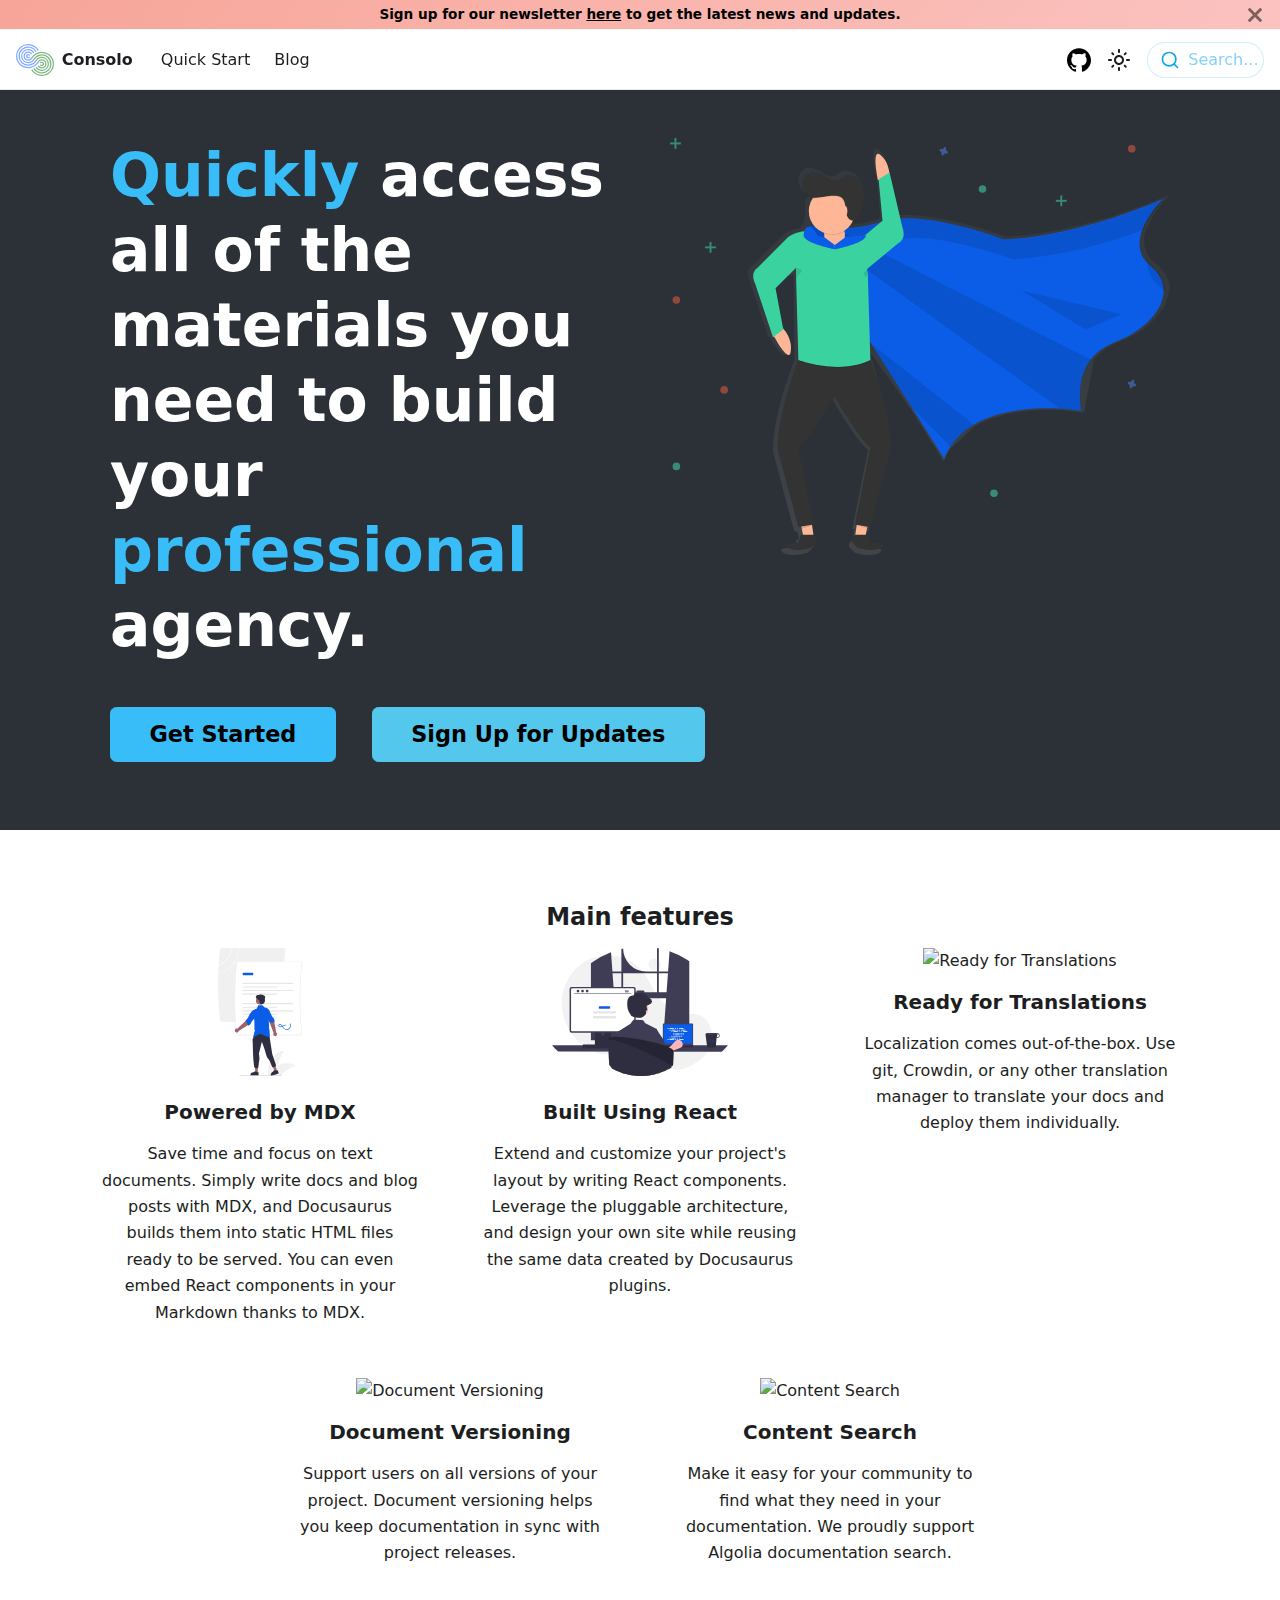
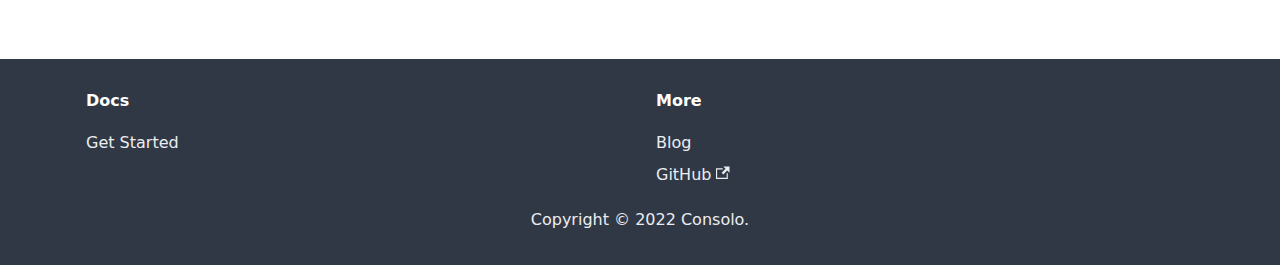
==== index.html @ ee174ba5 "deploy: db4439b9ffccb5b686c13abd907f4fe9b79d4a77" ====
<!doctype html>
<html lang="en" dir="ltr" class="plugin-pages plugin-id-default">
<head>
<meta charset="UTF-8">
<meta name="viewport" content="width=device-width,initial-scale=1">
<meta name="generator" content="Docusaurus v2.0.0-rc.1">
<link rel="alternate" type="application/rss+xml" href="/blog/rss.xml" title="Consolo RSS Feed">
<link rel="alternate" type="application/atom+xml" href="/blog/atom.xml" title="Consolo Atom Feed"><title data-rh="true">Contractor Starter Kit | Consolo</title><meta data-rh="true" name="twitter:card" content="summary_large_image"><meta data-rh="true" property="og:url" content="http://consolo.dev/"><meta data-rh="true" name="docusaurus_locale" content="en"><meta data-rh="true" name="docusaurus_tag" content="default"><meta data-rh="true" name="docsearch:language" content="en"><meta data-rh="true" name="docsearch:docusaurus_tag" content="default"><meta data-rh="true" property="og:title" content="Contractor Starter Kit | Consolo"><link data-rh="true" rel="icon" href="/img/Consolo.svg"><link data-rh="true" rel="canonical" href="http://consolo.dev/"><link data-rh="true" rel="alternate" href="http://consolo.dev/" hreflang="en"><link data-rh="true" rel="alternate" href="http://consolo.dev/" hreflang="x-default"><script data-rh="true">function maybeInsertBanner(){window.__DOCUSAURUS_INSERT_BASEURL_BANNER&&insertBanner()}function insertBanner(){var n=document.getElementById("docusaurus-base-url-issue-banner-container");if(n){n.innerHTML='\n<div id="docusaurus-base-url-issue-banner" style="border: thick solid red; background-color: rgb(255, 230, 179); margin: 20px; padding: 20px; font-size: 20px;">\n   <p style="font-weight: bold; font-size: 30px;">Your Docusaurus site did not load properly.</p>\n   <p>A very common reason is a wrong site <a href="https://docusaurus.io/docs/docusaurus.config.js/#baseurl" style="font-weight: bold;">baseUrl configuration</a>.</p>\n   <p>Current configured baseUrl = <span style="font-weight: bold; color: red;">/</span>  (default value)</p>\n   <p>We suggest trying baseUrl = <span id="docusaurus-base-url-issue-banner-suggestion-container" style="font-weight: bold; color: green;"></span></p>\n</div>\n';var e=document.getElementById("docusaurus-base-url-issue-banner-suggestion-container"),s=window.location.pathname,r="/"===s.substr(-1)?s:s+"/";e.innerHTML=r}}window.__DOCUSAURUS_INSERT_BASEURL_BANNER=!0,document.addEventListener("DOMContentLoaded",maybeInsertBanner)</script><link rel="stylesheet" href="/assets/css/styles.df3c6bcc.css">
<link rel="preload" href="/assets/js/runtime~main.6edcee2f.js" as="script">
<link rel="preload" href="/assets/js/main.23479d09.js" as="script">
</head>
<body class="navigation-with-keyboard" data-theme="light">
<script>!function(){function t(t){document.documentElement.setAttribute("data-theme",t)}var e=function(){var t=null;try{t=localStorage.getItem("theme")}catch(t){}return t}();null!==e?t(e):window.matchMedia("(prefers-color-scheme: dark)").matches?t("dark"):(window.matchMedia("(prefers-color-scheme: light)").matches,t("light"))}(),document.documentElement.setAttribute("data-announcement-bar-initially-dismissed",function(){try{return"true"===localStorage.getItem("docusaurus.announcement.dismiss")}catch(t){}return!1}())</script><div id="__docusaurus">
<div id="docusaurus-base-url-issue-banner-container"></div><div role="region"><a href="#" class="skipToContent_fXgn">Skip to main content</a></div><div class="announcementBar_mb4j" role="banner"><div class="announcementBarPlaceholder_vyr4"></div><div class="announcementBarContent_xLdY">Sign up for our newsletter <a href="https://dev.us12.list-manage.com/subscribe?u=e08bc63eba2534c069fdbb91f&id=ad3ecdc097">here</a> to get the latest news and updates.</div><button type="button" class="clean-btn close announcementBarClose_gvF7" aria-label="Close"><svg viewBox="0 0 15 15" width="14" height="14"><g stroke="currentColor" stroke-width="3.1"><path d="M.75.75l13.5 13.5M14.25.75L.75 14.25"></path></g></svg></button></div><nav class="navbar navbar--fixed-top"><div class="navbar__inner"><div class="navbar__items"><button aria-label="Navigation bar toggle" class="navbar__toggle clean-btn" type="button" tabindex="0"><svg width="30" height="30" viewBox="0 0 30 30" aria-hidden="true"><path stroke="currentColor" stroke-linecap="round" stroke-miterlimit="10" stroke-width="2" d="M4 7h22M4 15h22M4 23h22"></path></svg></button><a class="navbar__brand" href="/"><div class="navbar__logo"><img src="/img/Consolo.svg" alt="Docusaurus Logo" class="themedImage_ToTc themedImage--light_HNdA"><img src="/img/Consolo.svg" alt="Docusaurus Logo" class="themedImage_ToTc themedImage--dark_i4oU"></div><b class="navbar__title text--truncate">Consolo</b></a><a class="navbar__item navbar__link" href="/docs">Quick Start</a><a class="navbar__item navbar__link" href="/blog">Blog</a></div><div class="navbar__items navbar__items--right"><a href="https://github.com/consolo-dev/contractor-starter-kit" target="_blank" rel="noopener noreferrer" class="navbar__item navbar__link header-github-link" aria-label="GitHub repository"></a><div class="toggle_vylO colorModeToggle_DEke"><button class="clean-btn toggleButton_gllP toggleButtonDisabled_aARS" type="button" disabled="" title="Switch between dark and light mode (currently light mode)" aria-label="Switch between dark and light mode (currently light mode)"><svg viewBox="0 0 24 24" width="24" height="24" class="lightToggleIcon_pyhR"><path fill="currentColor" d="M12,9c1.65,0,3,1.35,3,3s-1.35,3-3,3s-3-1.35-3-3S10.35,9,12,9 M12,7c-2.76,0-5,2.24-5,5s2.24,5,5,5s5-2.24,5-5 S14.76,7,12,7L12,7z M2,13l2,0c0.55,0,1-0.45,1-1s-0.45-1-1-1l-2,0c-0.55,0-1,0.45-1,1S1.45,13,2,13z M20,13l2,0c0.55,0,1-0.45,1-1 s-0.45-1-1-1l-2,0c-0.55,0-1,0.45-1,1S19.45,13,20,13z M11,2v2c0,0.55,0.45,1,1,1s1-0.45,1-1V2c0-0.55-0.45-1-1-1S11,1.45,11,2z M11,20v2c0,0.55,0.45,1,1,1s1-0.45,1-1v-2c0-0.55-0.45-1-1-1C11.45,19,11,19.45,11,20z M5.99,4.58c-0.39-0.39-1.03-0.39-1.41,0 c-0.39,0.39-0.39,1.03,0,1.41l1.06,1.06c0.39,0.39,1.03,0.39,1.41,0s0.39-1.03,0-1.41L5.99,4.58z M18.36,16.95 c-0.39-0.39-1.03-0.39-1.41,0c-0.39,0.39-0.39,1.03,0,1.41l1.06,1.06c0.39,0.39,1.03,0.39,1.41,0c0.39-0.39,0.39-1.03,0-1.41 L18.36,16.95z M19.42,5.99c0.39-0.39,0.39-1.03,0-1.41c-0.39-0.39-1.03-0.39-1.41,0l-1.06,1.06c-0.39,0.39-0.39,1.03,0,1.41 s1.03,0.39,1.41,0L19.42,5.99z M7.05,18.36c0.39-0.39,0.39-1.03,0-1.41c-0.39-0.39-1.03-0.39-1.41,0l-1.06,1.06 c-0.39,0.39-0.39,1.03,0,1.41s1.03,0.39,1.41,0L7.05,18.36z"></path></svg><svg viewBox="0 0 24 24" width="24" height="24" class="darkToggleIcon_wfgR"><path fill="currentColor" d="M9.37,5.51C9.19,6.15,9.1,6.82,9.1,7.5c0,4.08,3.32,7.4,7.4,7.4c0.68,0,1.35-0.09,1.99-0.27C17.45,17.19,14.93,19,12,19 c-3.86,0-7-3.14-7-7C5,9.07,6.81,6.55,9.37,5.51z M12,3c-4.97,0-9,4.03-9,9s4.03,9,9,9s9-4.03,9-9c0-0.46-0.04-0.92-0.1-1.36 c-0.98,1.37-2.58,2.26-4.4,2.26c-2.98,0-5.4-2.42-5.4-5.4c0-1.81,0.89-3.42,2.26-4.4C12.92,3.04,12.46,3,12,3L12,3z"></path></svg></button></div><div class="searchBox_ZlJk"><div class="dsla-search-wrapper"><div class="dsla-search-field" data-tags="default,docs-default-current"></div></div></div></div></div><div role="presentation" class="navbar-sidebar__backdrop"></div></nav><div class="main-wrapper mainWrapper_z2l0"><main><div class="hero_syme" data-theme="dark"><div class="heroInner_VWeJ"><h1 class="heroProjectTagline_EkV5"><img alt="Consolo Superhero" class="heroLogo_jM6J" src="/img/undraw_superhero.svg" width="500" height="500"><span class="heroTitleTextHtml_zYwv"><b>Quickly</b> access all of the materials you need to build your <b>professional</b> agency.</span></h1><div class="indexCtas_hUA_"><a class="button button--primary" href="/docs">Get Started</a><a href="https://dev.us12.list-manage.com/subscribe?u=e08bc63eba2534c069fdbb91f&amp;id=ad3ecdc097" target="_blank" rel="noopener noreferrer" class="button button--info">Sign Up for Updates</a></div></div></div><div class="section_rC2D"><div class="container text--center"><h2>Main features</h2><div class="row margin-bottom--lg"><div class="col"><img class="featureImage_yA8i" alt="Powered by MDX" width="1009" height="717" src="/img/undraw_contract.svg" loading="lazy"><h3 class="featureHeading_TLGJ">Powered by MDX</h3><p class="padding-horiz--md">Save time and focus on text documents. Simply write docs and blog posts with MDX, and Docusaurus builds them into static HTML files ready to be served. You can even embed React components in your Markdown thanks to MDX.</p></div><div class="col"><img class="featureImage_yA8i" alt="Built Using React" width="1108" height="731" src="/img/undraw_programming.svg" loading="lazy"><h3 class="featureHeading_TLGJ">Built Using React</h3><p class="padding-horiz--md">Extend and customize your project&#x27;s layout by writing React components. Leverage the pluggable architecture, and design your own site while reusing the same data created by Docusaurus plugins.</p></div><div class="col"><img class="featureImage_yA8i" alt="Ready for Translations" width="1137" height="776" src="/img/undraw_around_the_world.svg" loading="lazy"><h3 class="featureHeading_TLGJ">Ready for Translations</h3><p class="padding-horiz--md">Localization comes out-of-the-box. Use git, Crowdin, or any other translation manager to translate your docs and deploy them individually.</p></div></div><div class="row"><div class="col col--4 col--offset-2"><img class="featureImage_yA8i" alt="Document Versioning" width="1038" height="693" src="/img/undraw_version_control.svg" loading="lazy"><h3 class="featureHeading_TLGJ">Document Versioning</h3><p class="padding-horiz--md">Support users on all versions of your project. Document versioning helps you keep documentation in sync with project releases.</p></div><div class="col col--4"><img class="featureImage_yA8i" alt="Content Search" width="1137" height="736" src="/img/undraw_algolia.svg" loading="lazy"><h3 class="featureHeading_TLGJ">Content Search</h3><p class="padding-horiz--md">Make it easy for your community to find what they need in your documentation. We proudly support Algolia documentation search.</p></div></div></div></div></main></div><footer class="footer footer--dark"><div class="container container-fluid"><div class="row footer__links"><div class="col footer__col"><div class="footer__title">Docs</div><ul class="footer__items clean-list"><li class="footer__item"><a class="footer__link-item" href="/docs">Get Started</a></li></ul></div><div class="col footer__col"><div class="footer__title">More</div><ul class="footer__items clean-list"><li class="footer__item"><a class="footer__link-item" href="/blog">Blog</a></li><li class="footer__item"><a href="https://github.com/consolo-dev" target="_blank" rel="noopener noreferrer" class="footer__link-item">GitHub<svg width="13.5" height="13.5" aria-hidden="true" viewBox="0 0 24 24" class="iconExternalLink_nPIU"><path fill="currentColor" d="M21 13v10h-21v-19h12v2h-10v15h17v-8h2zm3-12h-10.988l4.035 4-6.977 7.07 2.828 2.828 6.977-7.07 4.125 4.172v-11z"></path></svg></a></li></ul></div></div><div class="footer__bottom text--center"><div class="footer__copyright">Copyright © 2022 Consolo.</div></div></div></footer></div>
<script src="/assets/js/runtime~main.6edcee2f.js"></script>
<script src="/assets/js/main.23479d09.js"></script>
</body>
</html>
---- assets/css/styles.df3c6bcc.css ----
.col,.container{padding:0 var(--ifm-spacing-horizontal);width:100%}.markdown>h2,.markdown>h3,.markdown>h4,.markdown>h5,.markdown>h6{margin-bottom:calc(var(--ifm-heading-vertical-rhythm-bottom)*var(--ifm-leading))}.markdown li,body{word-wrap:break-word}body,ol ol,ol ul,ul ol,ul ul{margin:0}pre,table{overflow:auto}blockquote,pre{margin:0 0 var(--ifm-spacing-vertical)}.breadcrumbs__link,.button{transition-timing-function:var(--ifm-transition-timing-default)}.button,code{vertical-align:middle}.button--outline.button--active,.button--outline:active,.button--outline:hover,:root{--ifm-button-color:var(--ifm-font-color-base-inverse)}.menu__link:hover,a{transition:color var(--ifm-transition-fast) var(--ifm-transition-timing-default)}.navbar--dark,:root{--ifm-navbar-link-hover-color:var(--ifm-color-primary)}.menu,.navbar-sidebar{overflow-x:hidden}:root,html[data-theme=dark]{--ifm-color-emphasis-500:var(--ifm-color-gray-500)}.toggleButton_gllP,html{-webkit-tap-highlight-color:transparent}:root,body.dark,body[data-theme=dark]{--aa-icon-color-rgb:119,119,163;--aa-scrollbar-thumb-background-color-rgb:var(--aa-background-color-rgb)}.aa-List,.clean-list,.containsTaskList_mC6p,.details_lb9f>summary,.dropdown__menu,.menu__list{list-style:none}:root{--ifm-color-scheme:light;--ifm-dark-value:10%;--ifm-darker-value:15%;--ifm-darkest-value:30%;--ifm-light-value:15%;--ifm-lighter-value:30%;--ifm-lightest-value:50%;--ifm-contrast-background-value:90%;--ifm-contrast-foreground-value:70%;--ifm-contrast-background-dark-value:70%;--ifm-contrast-foreground-dark-value:90%;--ifm-color-primary:#3578e5;--ifm-color-secondary:#ebedf0;--ifm-color-success:#00a400;--ifm-color-info:#54c7ec;--ifm-color-warning:#ffba00;--ifm-color-danger:#fa383e;--ifm-color-primary-dark:#306cce;--ifm-color-primary-darker:#2d66c3;--ifm-color-primary-darkest:#2554a0;--ifm-color-primary-light:#538ce9;--ifm-color-primary-lighter:#72a1ed;--ifm-color-primary-lightest:#9abcf2;--ifm-color-primary-contrast-background:#ebf2fc;--ifm-color-primary-contrast-foreground:#102445;--ifm-color-secondary-dark:#d4d5d8;--ifm-color-secondary-darker:#c8c9cc;--ifm-color-secondary-darkest:#a4a6a8;--ifm-color-secondary-light:#eef0f2;--ifm-color-secondary-lighter:#f1f2f5;--ifm-color-secondary-lightest:#f5f6f8;--ifm-color-secondary-contrast-background:#fdfdfe;--ifm-color-secondary-contrast-foreground:#474748;--ifm-color-success-dark:#009400;--ifm-color-success-darker:#008b00;--ifm-color-success-darkest:#007300;--ifm-color-success-light:#26b226;--ifm-color-success-lighter:#4dbf4d;--ifm-color-success-lightest:#80d280;--ifm-color-success-contrast-background:#e6f6e6;--ifm-color-success-contrast-foreground:#003100;--ifm-color-info-dark:#4cb3d4;--ifm-color-info-darker:#47a9c9;--ifm-color-info-darkest:#3b8ba5;--ifm-color-info-light:#6ecfef;--ifm-color-info-lighter:#87d8f2;--ifm-color-info-lightest:#aae3f6;--ifm-color-info-contrast-background:#eef9fd;--ifm-color-info-contrast-foreground:#193c47;--ifm-color-warning-dark:#e6a700;--ifm-color-warning-darker:#d99e00;--ifm-color-warning-darkest:#b38200;--ifm-color-warning-light:#ffc426;--ifm-color-warning-lighter:#ffcf4d;--ifm-color-warning-lightest:#ffdd80;--ifm-color-warning-contrast-background:#fff8e6;--ifm-color-warning-contrast-foreground:#4d3800;--ifm-color-danger-dark:#e13238;--ifm-color-danger-darker:#d53035;--ifm-color-danger-darkest:#af272b;--ifm-color-danger-light:#fb565b;--ifm-color-danger-lighter:#fb7478;--ifm-color-danger-lightest:#fd9c9f;--ifm-color-danger-contrast-background:#ffebec;--ifm-color-danger-contrast-foreground:#4b1113;--ifm-color-white:#fff;--ifm-color-black:#000;--ifm-color-gray-0:var(--ifm-color-white);--ifm-color-gray-100:#f5f6f7;--ifm-color-gray-200:#ebedf0;--ifm-color-gray-300:#dadde1;--ifm-color-gray-400:#ccd0d5;--ifm-color-gray-500:#bec3c9;--ifm-color-gray-600:#8d949e;--ifm-color-gray-700:#606770;--ifm-color-gray-800:#444950;--ifm-color-gray-900:#1c1e21;--ifm-color-gray-1000:var(--ifm-color-black);--ifm-color-emphasis-0:var(--ifm-color-gray-0);--ifm-color-emphasis-100:var(--ifm-color-gray-100);--ifm-color-emphasis-200:var(--ifm-color-gray-200);--ifm-color-emphasis-300:var(--ifm-color-gray-300);--ifm-color-emphasis-400:var(--ifm-color-gray-400);--ifm-color-emphasis-600:var(--ifm-color-gray-600);--ifm-color-emphasis-700:var(--ifm-color-gray-700);--ifm-color-emphasis-800:var(--ifm-color-gray-800);--ifm-color-emphasis-900:var(--ifm-color-gray-900);--ifm-color-emphasis-1000:var(--ifm-color-gray-1000);--ifm-color-content:var(--ifm-color-emphasis-900);--ifm-color-content-inverse:var(--ifm-color-emphasis-0);--ifm-color-content-secondary:#525860;--ifm-background-color:transparent;--ifm-background-surface-color:var(--ifm-color-content-inverse);--ifm-global-border-width:1px;--ifm-global-radius:0.4rem;--ifm-hover-overlay:rgba(0,0,0,.05);--ifm-font-color-base:var(--ifm-color-content);--ifm-font-color-base-inverse:var(--ifm-color-content-inverse);--ifm-font-color-secondary:var(--ifm-color-content-secondary);--ifm-font-family-base:system-ui,-apple-system,Segoe UI,Roboto,Ubuntu,Cantarell,Noto Sans,sans-serif,BlinkMacSystemFont,"Segoe UI",Helvetica,Arial,sans-serif,"Apple Color Emoji","Segoe UI Emoji","Segoe UI Symbol";--ifm-font-family-monospace:SFMono-Regular,Menlo,Monaco,Consolas,"Liberation Mono","Courier New",monospace;--ifm-font-size-base:100%;--ifm-font-weight-light:300;--ifm-font-weight-normal:400;--ifm-font-weight-semibold:500;--ifm-font-weight-bold:700;--ifm-font-weight-base:var(--ifm-font-weight-normal);--ifm-line-height-base:1.65;--ifm-global-spacing:1rem;--ifm-spacing-vertical:var(--ifm-global-spacing);--ifm-spacing-horizontal:var(--ifm-global-spacing);--ifm-transition-fast:200ms;--ifm-transition-slow:400ms;--ifm-transition-timing-default:cubic-bezier(0.08,0.52,0.52,1);--ifm-global-shadow-lw:0 1px 2px 0 rgba(0,0,0,.1);--ifm-global-shadow-md:0 5px 40px rgba(0,0,0,.2);--ifm-global-shadow-tl:0 12px 28px 0 rgba(0,0,0,.2),0 2px 4px 0 rgba(0,0,0,.1);--ifm-z-index-dropdown:100;--ifm-z-index-fixed:200;--ifm-z-index-overlay:400;--ifm-container-width:1140px;--ifm-container-width-xl:1320px;--ifm-code-background:#f6f7f8;--ifm-code-border-radius:var(--ifm-global-radius);--ifm-code-font-size:90%;--ifm-code-padding-horizontal:0.1rem;--ifm-code-padding-vertical:0.1rem;--ifm-pre-background:var(--ifm-code-background);--ifm-pre-border-radius:var(--ifm-code-border-radius);--ifm-pre-color:inherit;--ifm-pre-line-height:1.45;--ifm-pre-padding:1rem;--ifm-heading-color:inherit;--ifm-heading-margin-top:0;--ifm-heading-margin-bottom:var(--ifm-spacing-vertical);--ifm-heading-font-family:var(--ifm-font-family-base);--ifm-heading-font-weight:var(--ifm-font-weight-bold);--ifm-heading-line-height:1.25;--ifm-h1-font-size:2rem;--ifm-h2-font-size:1.5rem;--ifm-h3-font-size:1.25rem;--ifm-h4-font-size:1rem;--ifm-h5-font-size:0.875rem;--ifm-h6-font-size:0.85rem;--ifm-image-alignment-padding:1.25rem;--ifm-leading-desktop:1.25;--ifm-leading:calc(var(--ifm-leading-desktop)*1rem);--ifm-list-left-padding:2rem;--ifm-list-margin:1rem;--ifm-list-item-margin:0.25rem;--ifm-list-paragraph-margin:1rem;--ifm-table-cell-padding:0.75rem;--ifm-table-background:transparent;--ifm-table-stripe-background:rgba(0,0,0,.03);--ifm-table-border-width:1px;--ifm-table-border-color:var(--ifm-color-emphasis-300);--ifm-table-head-background:inherit;--ifm-table-head-color:inherit;--ifm-table-head-font-weight:var(--ifm-font-weight-bold);--ifm-table-cell-color:inherit;--ifm-link-decoration:none;--ifm-link-hover-color:var(--ifm-link-color);--ifm-link-hover-decoration:underline;--ifm-paragraph-margin-bottom:var(--ifm-leading);--ifm-blockquote-font-size:var(--ifm-font-size-base);--ifm-blockquote-border-left-width:2px;--ifm-blockquote-padding-horizontal:var(--ifm-spacing-horizontal);--ifm-blockquote-padding-vertical:0;--ifm-blockquote-shadow:none;--ifm-blockquote-color:var(--ifm-color-emphasis-800);--ifm-blockquote-border-color:var(--ifm-color-emphasis-300);--ifm-hr-background-color:var(--ifm-color-emphasis-500);--ifm-hr-height:1px;--ifm-hr-margin-vertical:1.5rem;--ifm-scrollbar-size:7px;--ifm-scrollbar-track-background-color:#f1f1f1;--ifm-scrollbar-thumb-background-color:silver;--ifm-scrollbar-thumb-hover-background-color:#a7a7a7;--ifm-alert-background-color:inherit;--ifm-alert-border-color:inherit;--ifm-alert-border-radius:var(--ifm-global-radius);--ifm-alert-border-width:0px;--ifm-alert-border-left-width:5px;--ifm-alert-color:var(--ifm-font-color-base);--ifm-alert-padding-horizontal:var(--ifm-spacing-horizontal);--ifm-alert-padding-vertical:var(--ifm-spacing-vertical);--ifm-alert-shadow:var(--ifm-global-shadow-lw);--ifm-avatar-intro-margin:1rem;--ifm-avatar-intro-alignment:inherit;--ifm-avatar-photo-size:3rem;--ifm-badge-background-color:inherit;--ifm-badge-border-color:inherit;--ifm-badge-border-radius:var(--ifm-global-radius);--ifm-badge-border-width:var(--ifm-global-border-width);--ifm-badge-color:var(--ifm-color-white);--ifm-badge-padding-horizontal:calc(var(--ifm-spacing-horizontal)*0.5);--ifm-badge-padding-vertical:calc(var(--ifm-spacing-vertical)*0.25);--ifm-breadcrumb-border-radius:1.5rem;--ifm-breadcrumb-spacing:0.5rem;--ifm-breadcrumb-color-active:var(--ifm-color-primary);--ifm-breadcrumb-item-background-active:var(--ifm-hover-overlay);--ifm-breadcrumb-padding-horizontal:0.8rem;--ifm-breadcrumb-padding-vertical:0.4rem;--ifm-breadcrumb-size-multiplier:1;--ifm-breadcrumb-separator:url('data:image/svg+xml;utf8,<svg xmlns="http://www.w3.org/2000/svg" x="0px" y="0px" viewBox="0 0 256 256"><g><g><polygon points="79.093,0 48.907,30.187 146.72,128 48.907,225.813 79.093,256 207.093,128"/></g></g><g></g><g></g><g></g><g></g><g></g><g></g><g></g><g></g><g></g><g></g><g></g><g></g><g></g><g></g><g></g></svg>');--ifm-breadcrumb-separator-filter:none;--ifm-breadcrumb-separator-size:0.5rem;--ifm-breadcrumb-separator-size-multiplier:1.25;--ifm-button-background-color:inherit;--ifm-button-border-color:var(--ifm-button-background-color);--ifm-button-border-width:var(--ifm-global-border-width);--ifm-button-font-weight:var(--ifm-font-weight-bold);--ifm-button-padding-horizontal:1.5rem;--ifm-button-padding-vertical:0.375rem;--ifm-button-size-multiplier:1;--ifm-button-transition-duration:var(--ifm-transition-fast);--ifm-button-border-radius:calc(var(--ifm-global-radius)*var(--ifm-button-size-multiplier));--ifm-button-group-spacing:2px;--ifm-card-background-color:var(--ifm-background-surface-color);--ifm-card-border-radius:calc(var(--ifm-global-radius)*2);--ifm-card-horizontal-spacing:var(--ifm-global-spacing);--ifm-card-vertical-spacing:var(--ifm-global-spacing);--ifm-toc-border-color:var(--ifm-color-emphasis-300);--ifm-toc-link-color:var(--ifm-color-content-secondary);--ifm-toc-padding-vertical:0.5rem;--ifm-toc-padding-horizontal:0.5rem;--ifm-dropdown-background-color:var(--ifm-background-surface-color);--ifm-dropdown-font-weight:var(--ifm-font-weight-semibold);--ifm-dropdown-link-color:var(--ifm-font-color-base);--ifm-dropdown-hover-background-color:var(--ifm-hover-overlay);--ifm-footer-background-color:var(--ifm-color-emphasis-100);--ifm-footer-color:inherit;--ifm-footer-link-color:var(--ifm-color-emphasis-700);--ifm-footer-link-hover-color:var(--ifm-color-primary);--ifm-footer-link-horizontal-spacing:0.5rem;--ifm-footer-padding-horizontal:calc(var(--ifm-spacing-horizontal)*2);--ifm-footer-padding-vertical:calc(var(--ifm-spacing-vertical)*2);--ifm-footer-title-color:inherit;--ifm-footer-logo-max-width:min(30rem,90vw);--ifm-hero-background-color:var(--ifm-background-surface-color);--ifm-hero-text-color:var(--ifm-color-emphasis-800);--ifm-menu-color:var(--ifm-color-emphasis-700);--ifm-menu-color-active:var(--ifm-color-primary);--ifm-menu-color-background-active:var(--ifm-hover-overlay);--ifm-menu-color-background-hover:var(--ifm-hover-overlay);--ifm-menu-link-padding-horizontal:0.75rem;--ifm-menu-link-padding-vertical:0.375rem;--ifm-menu-link-sublist-icon:url('data:image/svg+xml;utf8,<svg xmlns="http://www.w3.org/2000/svg" width="16px" height="16px" viewBox="0 0 24 24"><path fill="rgba(0,0,0,0.5)" d="M7.41 15.41L12 10.83l4.59 4.58L18 14l-6-6-6 6z"></path></svg>');--ifm-menu-link-sublist-icon-filter:none;--ifm-navbar-background-color:var(--ifm-background-surface-color);--ifm-navbar-height:3.75rem;--ifm-navbar-item-padding-horizontal:0.75rem;--ifm-navbar-item-padding-vertical:0.25rem;--ifm-navbar-link-color:var(--ifm-font-color-base);--ifm-navbar-link-active-color:var(--ifm-link-color);--ifm-navbar-padding-horizontal:var(--ifm-spacing-horizontal);--ifm-navbar-padding-vertical:calc(var(--ifm-spacing-vertical)*0.5);--ifm-navbar-shadow:var(--ifm-global-shadow-lw);--ifm-navbar-search-input-background-color:var(--ifm-color-emphasis-200);--ifm-navbar-search-input-color:var(--ifm-color-emphasis-800);--ifm-navbar-search-input-placeholder-color:var(--ifm-color-emphasis-500);--ifm-navbar-search-input-icon:url('data:image/svg+xml;utf8,<svg fill="currentColor" xmlns="http://www.w3.org/2000/svg" viewBox="0 0 16 16" height="16px" width="16px"><path d="M6.02945,10.20327a4.17382,4.17382,0,1,1,4.17382-4.17382A4.15609,4.15609,0,0,1,6.02945,10.20327Zm9.69195,4.2199L10.8989,9.59979A5.88021,5.88021,0,0,0,12.058,6.02856,6.00467,6.00467,0,1,0,9.59979,10.8989l4.82338,4.82338a.89729.89729,0,0,0,1.29912,0,.89749.89749,0,0,0-.00087-1.29909Z" /></svg>');--ifm-navbar-sidebar-width:83vw;--ifm-pagination-border-radius:var(--ifm-global-radius);--ifm-pagination-color-active:var(--ifm-color-primary);--ifm-pagination-font-size:1rem;--ifm-pagination-item-active-background:var(--ifm-hover-overlay);--ifm-pagination-page-spacing:0.2em;--ifm-pagination-padding-horizontal:calc(var(--ifm-spacing-horizontal)*1);--ifm-pagination-padding-vertical:calc(var(--ifm-spacing-vertical)*0.25);--ifm-pagination-nav-border-radius:var(--ifm-global-radius);--ifm-pagination-nav-color-hover:var(--ifm-color-primary);--ifm-pills-color-active:var(--ifm-color-primary);--ifm-pills-color-background-active:var(--ifm-hover-overlay);--ifm-pills-spacing:0.125rem;--ifm-tabs-color:var(--ifm-font-color-secondary);--ifm-tabs-color-active:var(--ifm-color-primary);--ifm-tabs-color-active-border:var(--ifm-tabs-color-active);--ifm-tabs-padding-horizontal:1rem;--ifm-tabs-padding-vertical:1rem;--docusaurus-progress-bar-color:var(--ifm-color-primary)}.badge--danger,.badge--info,.badge--primary,.badge--secondary,.badge--success,.badge--warning{--ifm-badge-border-color:var(--ifm-badge-background-color)}.button--link,.button--outline{--ifm-button-background-color:transparent}*,.aa-Autocomplete *,.aa-DetachedFormContainer *,.aa-Panel *{box-sizing:border-box}html{-webkit-font-smoothing:antialiased;text-rendering:optimizelegibility;-webkit-text-size-adjust:100%;text-size-adjust:100%;background-color:var(--ifm-background-color);color:var(--ifm-font-color-base);color-scheme:var(--ifm-color-scheme);font:var(--ifm-font-size-base)/var(--ifm-line-height-base) var(--ifm-font-family-base)}iframe{border:0;color-scheme:auto}.container{margin:0 auto;max-width:var(--ifm-container-width)}.container--fluid{max-width:inherit}.row{display:flex;flex-wrap:wrap;margin:0 calc(var(--ifm-spacing-horizontal)*-1)}.list_eTzJ article:last-child,.margin-bottom--none,.margin-vert--none,.markdown>:last-child{margin-bottom:0!important}.margin-top--none,.margin-vert--none{margin-top:0!important}.row--no-gutters{margin-left:0;margin-right:0}.margin-horiz--none,.margin-right--none{margin-right:0!important}.row--no-gutters>.col{padding-left:0;padding-right:0}.row--align-top{align-items:flex-start}.row--align-bottom{align-items:flex-end}.menuExternalLink_NmtK,.row--align-center{align-items:center}.row--align-stretch{align-items:stretch}.row--align-baseline{align-items:baseline}.col{--ifm-col-width:100%;flex:1 0;margin-left:0;max-width:var(--ifm-col-width)}.padding-bottom--none,.padding-vert--none{padding-bottom:0!important}.padding-top--none,.padding-vert--none{padding-top:0!important}.padding-horiz--none,.padding-left--none{padding-left:0!important}.padding-horiz--none,.padding-right--none{padding-right:0!important}.col[class*=col--]{flex:0 0 var(--ifm-col-width)}.col--1{--ifm-col-width:8.33333%}.col--offset-1{margin-left:8.33333%}.col--2{--ifm-col-width:16.66667%}.col--offset-2{margin-left:16.66667%}.col--3{--ifm-col-width:25%}.col--offset-3{margin-left:25%}.col--4{--ifm-col-width:33.33333%}.col--offset-4{margin-left:33.33333%}.col--5{--ifm-col-width:41.66667%}.col--offset-5{margin-left:41.66667%}.col--6{--ifm-col-width:50%}.col--offset-6{margin-left:50%}.col--7{--ifm-col-width:58.33333%}.col--offset-7{margin-left:58.33333%}.col--8{--ifm-col-width:66.66667%}.col--offset-8{margin-left:66.66667%}.col--9{--ifm-col-width:75%}.col--offset-9{margin-left:75%}.col--10{--ifm-col-width:83.33333%}.col--offset-10{margin-left:83.33333%}.col--11{--ifm-col-width:91.66667%}.col--offset-11{margin-left:91.66667%}.col--12{--ifm-col-width:100%}.col--offset-12{margin-left:100%}.margin-horiz--none,.margin-left--none{margin-left:0!important}.margin--none{margin:0!important}.margin-bottom--xs,.margin-vert--xs{margin-bottom:.25rem!important}.margin-top--xs,.margin-vert--xs{margin-top:.25rem!important}.margin-horiz--xs,.margin-left--xs{margin-left:.25rem!important}.margin-horiz--xs,.margin-right--xs{margin-right:.25rem!important}.margin--xs{margin:.25rem!important}.margin-bottom--sm,.margin-vert--sm{margin-bottom:.5rem!important}.margin-top--sm,.margin-vert--sm{margin-top:.5rem!important}.margin-horiz--sm,.margin-left--sm{margin-left:.5rem!important}.margin-horiz--sm,.margin-right--sm{margin-right:.5rem!important}.margin--sm{margin:.5rem!important}.margin-bottom--md,.margin-vert--md{margin-bottom:1rem!important}.margin-top--md,.margin-vert--md{margin-top:1rem!important}.margin-horiz--md,.margin-left--md{margin-left:1rem!important}.margin-horiz--md,.margin-right--md{margin-right:1rem!important}.margin--md{margin:1rem!important}.margin-bottom--lg,.margin-vert--lg{margin-bottom:2rem!important}.margin-top--lg,.margin-vert--lg{margin-top:2rem!important}.margin-horiz--lg,.margin-left--lg{margin-left:2rem!important}.margin-horiz--lg,.margin-right--lg{margin-right:2rem!important}.margin--lg{margin:2rem!important}.margin-bottom--xl,.margin-vert--xl{margin-bottom:5rem!important}.margin-top--xl,.margin-vert--xl{margin-top:5rem!important}.margin-horiz--xl,.margin-left--xl{margin-left:5rem!important}.margin-horiz--xl,.margin-right--xl{margin-right:5rem!important}.margin--xl{margin:5rem!important}.padding--none{padding:0!important}.padding-bottom--xs,.padding-vert--xs{padding-bottom:.25rem!important}.padding-top--xs,.padding-vert--xs{padding-top:.25rem!important}.padding-horiz--xs,.padding-left--xs{padding-left:.25rem!important}.padding-horiz--xs,.padding-right--xs{padding-right:.25rem!important}.padding--xs{padding:.25rem!important}.padding-bottom--sm,.padding-vert--sm{padding-bottom:.5rem!important}.padding-top--sm,.padding-vert--sm{padding-top:.5rem!important}.padding-horiz--sm,.padding-left--sm{padding-left:.5rem!important}.padding-horiz--sm,.padding-right--sm{padding-right:.5rem!important}.padding--sm{padding:.5rem!important}.padding-bottom--md,.padding-vert--md{padding-bottom:1rem!important}.padding-top--md,.padding-vert--md{padding-top:1rem!important}.padding-horiz--md,.padding-left--md{padding-left:1rem!important}.padding-horiz--md,.padding-right--md{padding-right:1rem!important}.padding--md{padding:1rem!important}.padding-bottom--lg,.padding-vert--lg{padding-bottom:2rem!important}.padding-top--lg,.padding-vert--lg{padding-top:2rem!important}.padding-horiz--lg,.padding-left--lg{padding-left:2rem!important}.padding-horiz--lg,.padding-right--lg{padding-right:2rem!important}.padding--lg{padding:2rem!important}.padding-bottom--xl,.padding-vert--xl{padding-bottom:5rem!important}.padding-top--xl,.padding-vert--xl{padding-top:5rem!important}.padding-horiz--xl,.padding-left--xl{padding-left:5rem!important}.padding-horiz--xl,.padding-right--xl{padding-right:5rem!important}.padding--xl{padding:5rem!important}code{background-color:var(--ifm-code-background);border:.1rem solid rgba(0,0,0,.1);border-radius:var(--ifm-code-border-radius);font-family:var(--ifm-font-family-monospace);font-size:var(--ifm-code-font-size);padding:var(--ifm-code-padding-vertical) var(--ifm-code-padding-horizontal)}a code{color:inherit}pre{background-color:var(--ifm-pre-background);border-radius:var(--ifm-pre-border-radius);color:var(--ifm-pre-color);font:var(--ifm-code-font-size)/var(--ifm-pre-line-height) var(--ifm-font-family-monospace);padding:var(--ifm-pre-padding)}pre code{background-color:initial;border:none;font-size:100%;line-height:inherit;padding:0}kbd{background-color:var(--ifm-color-emphasis-0);border:1px solid var(--ifm-color-emphasis-400);border-radius:.2rem;box-shadow:inset 0 -1px 0 var(--ifm-color-emphasis-400);color:var(--ifm-color-emphasis-800);font:80% var(--ifm-font-family-monospace);padding:.15rem .3rem}h1,h2,h3,h4,h5,h6{color:var(--ifm-heading-color);font-family:var(--ifm-heading-font-family);font-weight:var(--ifm-heading-font-weight);line-height:var(--ifm-heading-line-height);margin:var(--ifm-heading-margin-top) 0 var(--ifm-heading-margin-bottom) 0}h1{font-size:var(--ifm-h1-font-size)}h2{font-size:var(--ifm-h2-font-size)}h3{font-size:var(--ifm-h3-font-size)}h4{font-size:var(--ifm-h4-font-size)}h5{font-size:var(--ifm-h5-font-size)}h6{font-size:var(--ifm-h6-font-size)}img{max-width:100%}img[align=right]{padding-left:var(--image-alignment-padding)}img[align=left]{padding-right:var(--image-alignment-padding)}.markdown{--ifm-h1-vertical-rhythm-top:3;--ifm-h2-vertical-rhythm-top:2;--ifm-h3-vertical-rhythm-top:1.5;--ifm-heading-vertical-rhythm-top:1.25;--ifm-h1-vertical-rhythm-bottom:1.25;--ifm-heading-vertical-rhythm-bottom:1}.markdown:after,.markdown:before{content:"";display:table}.markdown:after{clear:both}.markdown h1:first-child{--ifm-h1-font-size:3rem;margin-bottom:calc(var(--ifm-h1-vertical-rhythm-bottom)*var(--ifm-leading))}.markdown>h2{--ifm-h2-font-size:2rem;margin-top:calc(var(--ifm-h2-vertical-rhythm-top)*var(--ifm-leading))}.markdown>h3{--ifm-h3-font-size:1.5rem;margin-top:calc(var(--ifm-h3-vertical-rhythm-top)*var(--ifm-leading))}.markdown>h4,.markdown>h5,.markdown>h6{margin-top:calc(var(--ifm-heading-vertical-rhythm-top)*var(--ifm-leading))}.markdown>p,.markdown>pre,.markdown>ul{margin-bottom:var(--ifm-leading)}.markdown li>p{margin-top:var(--ifm-list-paragraph-margin)}.markdown li+li{margin-top:var(--ifm-list-item-margin)}ol,ul{margin:0 0 var(--ifm-list-margin);padding-left:var(--ifm-list-left-padding)}ol ol,ul ol{list-style-type:lower-roman}ol ol ol,ol ul ol,ul ol ol,ul ul ol{list-style-type:lower-alpha}table{border-collapse:collapse;display:block;margin-bottom:var(--ifm-spacing-vertical)}table thead tr{border-bottom:2px solid var(--ifm-table-border-color)}table thead,table tr:nth-child(2n){background-color:var(--ifm-table-stripe-background)}table tr{background-color:var(--ifm-table-background);border-top:var(--ifm-table-border-width) solid var(--ifm-table-border-color)}table td,table th{border:var(--ifm-table-border-width) solid var(--ifm-table-border-color);padding:var(--ifm-table-cell-padding)}table th{background-color:var(--ifm-table-head-background);color:var(--ifm-table-head-color);font-weight:var(--ifm-table-head-font-weight)}table td{color:var(--ifm-table-cell-color)}strong{font-weight:var(--ifm-font-weight-bold)}a{color:var(--ifm-link-color);text-decoration:var(--ifm-link-decoration)}a:hover{color:var(--ifm-link-hover-color);text-decoration:var(--ifm-link-hover-decoration)}.button:hover,.text--no-decoration,.text--no-decoration:hover,a:not([href]){text-decoration:none}p{margin:0 0 var(--ifm-paragraph-margin-bottom)}blockquote{border-left:var(--ifm-blockquote-border-left-width) solid var(--ifm-blockquote-border-color);box-shadow:var(--ifm-blockquote-shadow);color:var(--ifm-blockquote-color);font-size:var(--ifm-blockquote-font-size);padding:var(--ifm-blockquote-padding-vertical) var(--ifm-blockquote-padding-horizontal)}blockquote>:first-child{margin-top:0}blockquote>:last-child{margin-bottom:0}hr{background-color:var(--ifm-hr-background-color);border:0;height:var(--ifm-hr-height);margin:var(--ifm-hr-margin-vertical) 0}.shadow--lw{box-shadow:var(--ifm-global-shadow-lw)!important}.shadow--md{box-shadow:var(--ifm-global-shadow-md)!important}.shadow--tl{box-shadow:var(--ifm-global-shadow-tl)!important}.text--primary{color:var(--ifm-color-primary)}.text--secondary{color:var(--ifm-color-secondary)}.text--success{color:var(--ifm-color-success)}.text--info{color:var(--ifm-color-info)}.text--warning{color:var(--ifm-color-warning)}.text--danger{color:var(--ifm-color-danger)}.text--center{text-align:center}.text--left{text-align:left}.text--justify{text-align:justify}.text--right{text-align:right}.text--capitalize{text-transform:capitalize}.text--lowercase{text-transform:lowercase}.admonitionHeading_tbUL,.alert__heading,.text--uppercase{text-transform:uppercase}.text--light{font-weight:var(--ifm-font-weight-light)}.text--normal{font-weight:var(--ifm-font-weight-normal)}.text--semibold{font-weight:var(--ifm-font-weight-semibold)}.text--bold{font-weight:var(--ifm-font-weight-bold)}.text--italic{font-style:italic}.text--truncate{overflow:hidden;text-overflow:ellipsis;white-space:nowrap}.text--break{word-wrap:break-word!important;word-break:break-word!important}.clean-btn{background:none;border:none;color:inherit;cursor:pointer;font-family:inherit;padding:0}.alert,.alert .close{color:var(--ifm-alert-foreground-color)}.clean-list{padding-left:0}.alert--primary{--ifm-alert-background-color:var(--ifm-color-primary-contrast-background);--ifm-alert-background-color-highlight:rgba(53,120,229,.15);--ifm-alert-foreground-color:var(--ifm-color-primary-contrast-foreground);--ifm-alert-border-color:var(--ifm-color-primary-dark)}.alert--secondary{--ifm-alert-background-color:var(--ifm-color-secondary-contrast-background);--ifm-alert-background-color-highlight:rgba(235,237,240,.15);--ifm-alert-foreground-color:var(--ifm-color-secondary-contrast-foreground);--ifm-alert-border-color:var(--ifm-color-secondary-dark)}.alert--success{--ifm-alert-background-color:var(--ifm-color-success-contrast-background);--ifm-alert-background-color-highlight:rgba(0,164,0,.15);--ifm-alert-foreground-color:var(--ifm-color-success-contrast-foreground);--ifm-alert-border-color:var(--ifm-color-success-dark)}.alert--info{--ifm-alert-background-color:var(--ifm-color-info-contrast-background);--ifm-alert-background-color-highlight:rgba(84,199,236,.15);--ifm-alert-foreground-color:var(--ifm-color-info-contrast-foreground);--ifm-alert-border-color:var(--ifm-color-info-dark)}.alert--warning{--ifm-alert-background-color:var(--ifm-color-warning-contrast-background);--ifm-alert-background-color-highlight:rgba(255,186,0,.15);--ifm-alert-foreground-color:var(--ifm-color-warning-contrast-foreground);--ifm-alert-border-color:var(--ifm-color-warning-dark)}.alert--danger{--ifm-alert-background-color:var(--ifm-color-danger-contrast-background);--ifm-alert-background-color-highlight:rgba(250,56,62,.15);--ifm-alert-foreground-color:var(--ifm-color-danger-contrast-foreground);--ifm-alert-border-color:var(--ifm-color-danger-dark)}.alert{--ifm-code-background:var(--ifm-alert-background-color-highlight);--ifm-link-color:var(--ifm-alert-foreground-color);--ifm-link-hover-color:var(--ifm-alert-foreground-color);--ifm-link-decoration:underline;--ifm-tabs-color:var(--ifm-alert-foreground-color);--ifm-tabs-color-active:var(--ifm-alert-foreground-color);--ifm-tabs-color-active-border:var(--ifm-alert-border-color);background-color:var(--ifm-alert-background-color);border:var(--ifm-alert-border-width) solid var(--ifm-alert-border-color);border-left-width:var(--ifm-alert-border-left-width);border-radius:var(--ifm-alert-border-radius);box-shadow:var(--ifm-alert-shadow);padding:var(--ifm-alert-padding-vertical) var(--ifm-alert-padding-horizontal)}:root,[data-theme=dark]{--ifm-link-color:var(--ifm-color-primary);--ifm-toc-border-color:hsla(0,0%,100%,0)}.alert__heading{align-items:center;display:flex;font:700 var(--ifm-h5-font-size)/var(--ifm-heading-line-height) var(--ifm-heading-font-family);margin-bottom:.5rem}.alert__icon{display:inline-flex;margin-right:.4em}.alert__icon svg{fill:var(--ifm-alert-foreground-color);stroke:var(--ifm-alert-foreground-color);stroke-width:0}.alert .close{margin:calc(var(--ifm-alert-padding-vertical)*-1) calc(var(--ifm-alert-padding-horizontal)*-1) 0 0;opacity:.75}.alert .close:focus,.alert .close:hover{opacity:1}.alert a{-webkit-text-decoration-color:var(--ifm-alert-border-color);text-decoration-color:var(--ifm-alert-border-color)}.alert a:hover{text-decoration-thickness:2px}.avatar{column-gap:var(--ifm-avatar-intro-margin);display:flex}.avatar__photo{border-radius:50%;display:block;height:var(--ifm-avatar-photo-size);overflow:hidden;width:var(--ifm-avatar-photo-size)}.card--full-height,.navbar__logo img,body,html{height:100%}.avatar__photo--sm{--ifm-avatar-photo-size:2rem}.avatar__photo--lg{--ifm-avatar-photo-size:4rem}.avatar__photo--xl{--ifm-avatar-photo-size:6rem}.avatar__intro{display:flex;flex:1 1;flex-direction:column;justify-content:center;text-align:var(--ifm-avatar-intro-alignment)}.badge,.breadcrumbs__item,.breadcrumbs__link,.button,.dropdown>.navbar__link:after{display:inline-block}.avatar__name{font:700 var(--ifm-h4-font-size)/var(--ifm-heading-line-height) var(--ifm-font-family-base)}.avatar__subtitle{margin-top:.25rem}.avatar--vertical{--ifm-avatar-intro-alignment:center;--ifm-avatar-intro-margin:0.5rem;align-items:center;flex-direction:column}.badge{background-color:var(--ifm-badge-background-color);border:var(--ifm-badge-border-width) solid var(--ifm-badge-border-color);border-radius:var(--ifm-badge-border-radius);color:var(--ifm-badge-color);font-size:75%;font-weight:var(--ifm-font-weight-bold);line-height:1;padding:var(--ifm-badge-padding-vertical) var(--ifm-badge-padding-horizontal)}.badge--primary{--ifm-badge-background-color:var(--ifm-color-primary)}.badge--secondary{--ifm-badge-background-color:var(--ifm-color-secondary);color:var(--ifm-color-black)}.breadcrumbs__link,.button.button--secondary.button--outline:not(.button--active):not(:hover){color:var(--ifm-font-color-base)}.badge--success{--ifm-badge-background-color:var(--ifm-color-success)}.badge--info{--ifm-badge-background-color:var(--ifm-color-info)}.badge--warning{--ifm-badge-background-color:var(--ifm-color-warning)}.badge--danger{--ifm-badge-background-color:var(--ifm-color-danger)}.breadcrumbs{margin-bottom:0;padding-left:0}.breadcrumbs__item:not(:last-child):after{background:var(--ifm-breadcrumb-separator) center;content:" ";display:inline-block;filter:var(--ifm-breadcrumb-separator-filter);height:calc(var(--ifm-breadcrumb-separator-size)*var(--ifm-breadcrumb-size-multiplier)*var(--ifm-breadcrumb-separator-size-multiplier));margin:0 var(--ifm-breadcrumb-spacing);opacity:.5;width:calc(var(--ifm-breadcrumb-separator-size)*var(--ifm-breadcrumb-size-multiplier)*var(--ifm-breadcrumb-separator-size-multiplier))}.breadcrumbs__item--active .breadcrumbs__link{background:var(--ifm-breadcrumb-item-background-active);color:var(--ifm-breadcrumb-color-active)}.breadcrumbs__link{border-radius:var(--ifm-breadcrumb-border-radius);font-size:calc(1rem*var(--ifm-breadcrumb-size-multiplier));padding:calc(var(--ifm-breadcrumb-padding-vertical)*var(--ifm-breadcrumb-size-multiplier)) calc(var(--ifm-breadcrumb-padding-horizontal)*var(--ifm-breadcrumb-size-multiplier));transition-duration:var(--ifm-transition-fast);transition-property:background,color}.breadcrumbs__link:link:hover,.breadcrumbs__link:visited:hover,area.breadcrumbs__link[href]:hover{background:var(--ifm-breadcrumb-item-background-active);text-decoration:none}.breadcrumbs__link:-webkit-any-link:hover{background:var(--ifm-breadcrumb-item-background-active);text-decoration:none}.breadcrumbs__link:any-link:hover{background:var(--ifm-breadcrumb-item-background-active);text-decoration:none}.breadcrumbs--sm{--ifm-breadcrumb-size-multiplier:0.8}.breadcrumbs--lg{--ifm-breadcrumb-size-multiplier:1.2}.button{background-color:var(--ifm-button-background-color);border:var(--ifm-button-border-width) solid var(--ifm-button-border-color);border-radius:var(--ifm-button-border-radius);cursor:pointer;font-size:calc(.875rem*var(--ifm-button-size-multiplier));font-weight:var(--ifm-button-font-weight);line-height:1.5;padding:calc(var(--ifm-button-padding-vertical)*var(--ifm-button-size-multiplier)) calc(var(--ifm-button-padding-horizontal)*var(--ifm-button-size-multiplier));text-align:center;transition-duration:var(--ifm-button-transition-duration);transition-property:color,background,border-color;-webkit-user-select:none;user-select:none;white-space:nowrap}.button,.button:hover{color:var(--ifm-button-color)}.button--outline{--ifm-button-color:var(--ifm-button-border-color)}.button--outline:hover{--ifm-button-background-color:var(--ifm-button-border-color)}.button--link{--ifm-button-border-color:transparent;color:var(--ifm-link-color);text-decoration:var(--ifm-link-decoration)}.button--link.button--active,.button--link:active,.button--link:hover{color:var(--ifm-link-hover-color);text-decoration:var(--ifm-link-hover-decoration)}.button.disabled,.button:disabled,.button[disabled]{opacity:.65;pointer-events:none}.button--sm{--ifm-button-size-multiplier:0.8}.button--lg{--ifm-button-size-multiplier:1.35}.button--block{display:block;width:100%}.button.button--secondary{color:var(--ifm-color-gray-900)}:where(.button--primary){--ifm-button-background-color:var(--ifm-color-primary);--ifm-button-border-color:var(--ifm-color-primary)}:where(.button--primary):not(.button--outline):hover{--ifm-button-background-color:var(--ifm-color-primary-dark);--ifm-button-border-color:var(--ifm-color-primary-dark)}.button--primary.button--active,.button--primary:active{--ifm-button-background-color:var(--ifm-color-primary-darker);--ifm-button-border-color:var(--ifm-color-primary-darker)}:where(.button--secondary){--ifm-button-background-color:var(--ifm-color-secondary);--ifm-button-border-color:var(--ifm-color-secondary)}:where(.button--secondary):not(.button--outline):hover{--ifm-button-background-color:var(--ifm-color-secondary-dark);--ifm-button-border-color:var(--ifm-color-secondary-dark)}.button--secondary.button--active,.button--secondary:active{--ifm-button-background-color:var(--ifm-color-secondary-darker);--ifm-button-border-color:var(--ifm-color-secondary-darker)}:where(.button--success){--ifm-button-background-color:var(--ifm-color-success);--ifm-button-border-color:var(--ifm-color-success)}:where(.button--success):not(.button--outline):hover{--ifm-button-background-color:var(--ifm-color-success-dark);--ifm-button-border-color:var(--ifm-color-success-dark)}.button--success.button--active,.button--success:active{--ifm-button-background-color:var(--ifm-color-success-darker);--ifm-button-border-color:var(--ifm-color-success-darker)}:where(.button--info){--ifm-button-background-color:var(--ifm-color-info);--ifm-button-border-color:var(--ifm-color-info)}:where(.button--info):not(.button--outline):hover{--ifm-button-background-color:var(--ifm-color-info-dark);--ifm-button-border-color:var(--ifm-color-info-dark)}.button--info.button--active,.button--info:active{--ifm-button-background-color:var(--ifm-color-info-darker);--ifm-button-border-color:var(--ifm-color-info-darker)}:where(.button--warning){--ifm-button-background-color:var(--ifm-color-warning);--ifm-button-border-color:var(--ifm-color-warning)}:where(.button--warning):not(.button--outline):hover{--ifm-button-background-color:var(--ifm-color-warning-dark);--ifm-button-border-color:var(--ifm-color-warning-dark)}.button--warning.button--active,.button--warning:active{--ifm-button-background-color:var(--ifm-color-warning-darker);--ifm-button-border-color:var(--ifm-color-warning-darker)}:where(.button--danger){--ifm-button-background-color:var(--ifm-color-danger);--ifm-button-border-color:var(--ifm-color-danger)}:where(.button--danger):not(.button--outline):hover{--ifm-button-background-color:var(--ifm-color-danger-dark);--ifm-button-border-color:var(--ifm-color-danger-dark)}.button--danger.button--active,.button--danger:active{--ifm-button-background-color:var(--ifm-color-danger-darker);--ifm-button-border-color:var(--ifm-color-danger-darker)}.button-group{display:inline-flex;gap:var(--ifm-button-group-spacing)}.button-group>.button:not(:first-child){border-bottom-left-radius:0;border-top-left-radius:0}.button-group>.button:not(:last-child){border-bottom-right-radius:0;border-top-right-radius:0}.button-group--block{display:flex;justify-content:stretch}.button-group--block>.button{flex-grow:1}.card{background-color:var(--ifm-card-background-color);border-radius:var(--ifm-card-border-radius);box-shadow:var(--ifm-global-shadow-lw);display:flex;flex-direction:column;overflow:hidden}.card__image{padding-top:var(--ifm-card-vertical-spacing)}.card__image:first-child{padding-top:0}.card__body,.card__footer,.card__header{padding:var(--ifm-card-vertical-spacing) var(--ifm-card-horizontal-spacing)}.card__body:not(:last-child),.card__footer:not(:last-child),.card__header:not(:last-child){padding-bottom:0}.card__body>:last-child,.card__footer>:last-child,.card__header>:last-child{margin-bottom:0}.card__footer{margin-top:auto}.table-of-contents{font-size:.8rem;margin-bottom:0;padding:var(--ifm-toc-padding-vertical) 0}.table-of-contents,.table-of-contents ul{list-style:none;padding-left:var(--ifm-toc-padding-horizontal)}.table-of-contents li{margin:var(--ifm-toc-padding-vertical) var(--ifm-toc-padding-horizontal)}.table-of-contents__left-border{border-left:1px solid var(--ifm-toc-border-color)}.table-of-contents__link{color:var(--ifm-toc-link-color);display:block}.table-of-contents__link--active,.table-of-contents__link--active code,.table-of-contents__link:hover,.table-of-contents__link:hover code{color:var(--ifm-color-primary);text-decoration:none}.close{color:var(--ifm-color-black);float:right;font-size:1.5rem;font-weight:var(--ifm-font-weight-bold);line-height:1;opacity:.5;padding:1rem;transition:opacity var(--ifm-transition-fast) var(--ifm-transition-timing-default)}.close:hover{opacity:.7}.close:focus,.theme-code-block-highlighted-line .codeLineNumber_Tfdd:before{opacity:.8}.dropdown{display:inline-flex;font-weight:var(--ifm-dropdown-font-weight);position:relative;vertical-align:top}.dropdown--hoverable:hover .dropdown__menu,.dropdown--show .dropdown__menu{opacity:1;pointer-events:all;transform:translateY(-1px);visibility:visible}#nprogress,.dropdown__menu,.navbar__item.dropdown .navbar__link:not([href]){pointer-events:none}.dropdown--right .dropdown__menu{left:inherit;right:0}.dropdown--nocaret .navbar__link:after{content:none!important}.dropdown__menu{background-color:var(--ifm-dropdown-background-color);border-radius:var(--ifm-global-radius);box-shadow:var(--ifm-global-shadow-md);left:0;max-height:80vh;min-width:10rem;opacity:0;overflow-y:auto;padding:.5rem;position:absolute;top:calc(100% - var(--ifm-navbar-item-padding-vertical) + .3rem);transform:translateY(-.625rem);transition-duration:var(--ifm-transition-fast);transition-property:opacity,transform,visibility;transition-timing-function:var(--ifm-transition-timing-default);visibility:hidden;z-index:var(--ifm-z-index-dropdown)}.menu__caret,.menu__link,.menu__list-item-collapsible{border-radius:.25rem;transition:background var(--ifm-transition-fast) var(--ifm-transition-timing-default)}.dropdown__link{border-radius:.25rem;color:var(--ifm-dropdown-link-color);display:block;font-size:.875rem;margin-top:.2rem;padding:.25rem .5rem;white-space:nowrap}.dropdown__link--active,.dropdown__link:hover{background-color:var(--ifm-dropdown-hover-background-color);color:var(--ifm-dropdown-link-color);text-decoration:none}.dropdown__link--active,.dropdown__link--active:hover{--ifm-dropdown-link-color:var(--ifm-link-color)}.dropdown>.navbar__link:after{border-color:currentcolor transparent;border-style:solid;border-width:.4em .4em 0;content:"";margin-left:.3em;position:relative;top:2px;transform:translateY(-50%)}.footer{background-color:var(--ifm-footer-background-color);color:var(--ifm-footer-color);padding:var(--ifm-footer-padding-vertical) var(--ifm-footer-padding-horizontal)}.footer--dark{--ifm-footer-background-color:#303846;--ifm-footer-color:var(--ifm-footer-link-color);--ifm-footer-link-color:var(--ifm-color-secondary);--ifm-footer-title-color:var(--ifm-color-white)}.footer__links{margin-bottom:1rem}.footer__link-item{color:var(--ifm-footer-link-color);line-height:2}.footer__link-item:hover{color:var(--ifm-footer-link-hover-color)}.footer__link-separator{margin:0 var(--ifm-footer-link-horizontal-spacing)}.footer__logo{margin-top:1rem;max-width:var(--ifm-footer-logo-max-width)}.footer__title{color:var(--ifm-footer-title-color);font:700 var(--ifm-h4-font-size)/var(--ifm-heading-line-height) var(--ifm-font-family-base);margin-bottom:var(--ifm-heading-margin-bottom)}.menu,.navbar__link{font-weight:var(--ifm-font-weight-semibold)}.docItemContainer_Djhp article>:first-child,.docItemContainer_Djhp header+*,.footer__item{margin-top:0}.admonitionContent_S0QG>:last-child,.cardContainer_fWXF :last-child,.collapsibleContent_i85q>:last-child,.footer__items{margin-bottom:0}.codeBlockStandalone_MEMb,[type=checkbox]{padding:0}.hero{align-items:center;background-color:var(--ifm-hero-background-color);color:var(--ifm-hero-text-color);display:flex;padding:4rem 2rem}.hero--primary{--ifm-hero-background-color:var(--ifm-color-primary);--ifm-hero-text-color:var(--ifm-font-color-base-inverse)}.hero--dark{--ifm-hero-background-color:#303846;--ifm-hero-text-color:var(--ifm-color-white)}.hero__title,.title_f1Hy{font-size:3rem}.hero__subtitle{font-size:1.5rem}.menu__list{margin:0;padding-left:0}.menu__caret,.menu__link{padding:var(--ifm-menu-link-padding-vertical) var(--ifm-menu-link-padding-horizontal)}.menu__list .menu__list{flex:0 0 100%;margin-top:.25rem;padding-left:var(--ifm-menu-link-padding-horizontal)}.menu__list-item:not(:first-child){margin-top:.25rem}.menu__list-item--collapsed .menu__list{height:0;overflow:hidden}.details_lb9f[data-collapsed=false].isBrowser_bmU9>summary:before,.details_lb9f[open]:not(.isBrowser_bmU9)>summary:before,.menu__list-item--collapsed .menu__caret:before,.menu__list-item--collapsed .menu__link--sublist:after{transform:rotate(90deg)}.menu__list-item-collapsible{display:flex;flex-wrap:wrap;position:relative}.menu__caret:hover,.menu__link:hover,.menu__list-item-collapsible--active,.menu__list-item-collapsible:hover{background:var(--ifm-menu-color-background-hover)}.menu__list-item-collapsible .menu__link--active,.menu__list-item-collapsible .menu__link:hover{background:none!important}.menu__caret,.menu__link{align-items:center;display:flex}.menu__link{color:var(--ifm-menu-color);flex:1;line-height:1.25}.menu__link:hover{color:var(--ifm-menu-color);text-decoration:none}.menu__caret:before,.menu__link--sublist-caret:after{filter:var(--ifm-menu-link-sublist-icon-filter);height:1.25rem;transform:rotate(180deg);transition:transform var(--ifm-transition-fast) linear;width:1.25rem;content:""}.menu__link--sublist-caret:after{background:var(--ifm-menu-link-sublist-icon) 50%/2rem 2rem;margin-left:auto;min-width:1.25rem}.menu__link--active,.menu__link--active:hover{color:var(--ifm-menu-color-active)}.navbar__brand,.navbar__link{color:var(--ifm-navbar-link-color)}.menu__link--active:not(.menu__link--sublist){background-color:var(--ifm-menu-color-background-active)}.menu__caret:before{background:var(--ifm-menu-link-sublist-icon) 50%/2rem 2rem}.navbar--dark,html[data-theme=dark]{--ifm-menu-link-sublist-icon-filter:invert(100%) sepia(94%) saturate(17%) hue-rotate(223deg) brightness(104%) contrast(98%)}.navbar{background-color:var(--ifm-navbar-background-color);box-shadow:var(--ifm-navbar-shadow);height:var(--ifm-navbar-height);padding:var(--ifm-navbar-padding-vertical) var(--ifm-navbar-padding-horizontal)}.docsWrapper_BCFX,.indexCtasGitHubButtonWrapper_AOht,.navbar,.navbar>.container,.navbar>.container-fluid{display:flex}.navbar--fixed-top{position:-webkit-sticky;position:sticky;top:0;z-index:var(--ifm-z-index-fixed)}.navbar-sidebar,.navbar-sidebar__backdrop{bottom:0;opacity:0;position:fixed;transition-timing-function:ease-in-out;left:0;top:0;visibility:hidden}.navbar__inner{display:flex;flex-wrap:wrap;justify-content:space-between;width:100%}.navbar__brand{align-items:center;display:flex;margin-right:1rem;min-width:0}.navbar__brand:hover{color:var(--ifm-navbar-link-hover-color);text-decoration:none}.navbar__title{flex:1 1 auto}.navbar__toggle{display:none;margin-right:.5rem}.navbar__logo{flex:0 0 auto;height:2rem;margin-right:.5rem}.navbar__items{align-items:center;display:flex;flex:1;min-width:0}.navbar__items--center{flex:0 0 auto}.navbar__items--center .navbar__brand{margin:0}.navbar__items--center+.navbar__items--right{flex:1}.navbar__items--right{flex:0 0 auto;justify-content:flex-end}.navbar__items--right>:last-child{padding-right:0}.navbar__item{display:inline-block;padding:var(--ifm-navbar-item-padding-vertical) var(--ifm-navbar-item-padding-horizontal)}.navbar__link--active,.navbar__link:hover{color:var(--ifm-navbar-link-hover-color);text-decoration:none}.navbar--dark,.navbar--primary{--ifm-menu-color:var(--ifm-color-gray-300);--ifm-navbar-link-color:var(--ifm-color-gray-100);--ifm-navbar-search-input-background-color:hsla(0,0%,100%,.1);--ifm-navbar-search-input-placeholder-color:hsla(0,0%,100%,.5);color:var(--ifm-color-white)}.navbar--dark{--ifm-navbar-background-color:#242526;--ifm-menu-color-background-active:hsla(0,0%,100%,.05);--ifm-navbar-search-input-color:var(--ifm-color-white)}.navbar--primary{--ifm-navbar-background-color:var(--ifm-color-primary);--ifm-navbar-link-hover-color:var(--ifm-color-white);--ifm-menu-color-active:var(--ifm-color-white);--ifm-navbar-search-input-color:var(--ifm-color-emphasis-500)}.navbar__search-input{-webkit-appearance:none;appearance:none;background:var(--ifm-navbar-search-input-background-color) var(--ifm-navbar-search-input-icon) no-repeat .75rem center/1rem 1rem;border:none;border-radius:2rem;color:var(--ifm-navbar-search-input-color);cursor:text;display:inline-block;font-size:.9rem;height:2rem;padding:0 .5rem 0 2.25rem;width:12.5rem}.navbar__search-input::placeholder{color:var(--ifm-navbar-search-input-placeholder-color)}.navbar-sidebar{background-color:var(--ifm-navbar-background-color);box-shadow:var(--ifm-global-shadow-md);transform:translate3d(-100%,0,0);transition-duration:.25s;transition-property:opacity,visibility,transform;width:var(--ifm-navbar-sidebar-width)}.navbar-sidebar--show .navbar-sidebar,.navbar-sidebar__items{transform:translateZ(0)}.navbar-sidebar--show .navbar-sidebar,.navbar-sidebar--show .navbar-sidebar__backdrop{opacity:1;visibility:visible}.navbar-sidebar__backdrop{background-color:rgba(0,0,0,.6);right:0;transition-duration:.1s;transition-property:opacity,visibility}.navbar-sidebar__brand{align-items:center;box-shadow:var(--ifm-navbar-shadow);display:flex;flex:1;height:var(--ifm-navbar-height);padding:var(--ifm-navbar-padding-vertical) var(--ifm-navbar-padding-horizontal)}.navbar-sidebar__items{display:flex;height:calc(100% - var(--ifm-navbar-height));transition:transform var(--ifm-transition-fast) ease-in-out}.navbar-sidebar__items--show-secondary{transform:translate3d(calc((var(--ifm-navbar-sidebar-width))*-1),0,0)}.navbar-sidebar__item{flex-shrink:0;padding:.5rem;width:calc(var(--ifm-navbar-sidebar-width))}.navbar-sidebar__back{background:var(--ifm-menu-color-background-active);font-size:15px;font-weight:var(--ifm-button-font-weight);margin:0 0 .2rem -.5rem;padding:.6rem 1.5rem;position:relative;text-align:left;top:-.5rem;width:calc(100% + 1rem)}.navbar-sidebar__close{display:flex;margin-left:auto}.pagination{column-gap:var(--ifm-pagination-page-spacing);display:flex;font-size:var(--ifm-pagination-font-size);padding-left:0}.pagination--sm{--ifm-pagination-font-size:0.8rem;--ifm-pagination-padding-horizontal:0.8rem;--ifm-pagination-padding-vertical:0.2rem}.pagination--lg{--ifm-pagination-font-size:1.2rem;--ifm-pagination-padding-horizontal:1.2rem;--ifm-pagination-padding-vertical:0.3rem}.pagination__item{display:inline-flex}.pagination__item>span{padding:var(--ifm-pagination-padding-vertical)}.pagination__item--active .pagination__link{color:var(--ifm-pagination-color-active)}.pagination__item--active .pagination__link,.pagination__item:not(.pagination__item--active):hover .pagination__link{background:var(--ifm-pagination-item-active-background)}.pagination__item--disabled,.pagination__item[disabled]{opacity:.25;pointer-events:none}.pagination__link{border-radius:var(--ifm-pagination-border-radius);color:var(--ifm-font-color-base);display:inline-block;padding:var(--ifm-pagination-padding-vertical) var(--ifm-pagination-padding-horizontal);transition:background var(--ifm-transition-fast) var(--ifm-transition-timing-default)}.pagination__link:hover,.sidebarItemLink_mo7H:hover{text-decoration:none}.pagination-nav{grid-gap:var(--ifm-spacing-horizontal);display:grid;gap:var(--ifm-spacing-horizontal);grid-template-columns:repeat(2,1fr)}.pagination-nav__link{border:1px solid var(--ifm-color-emphasis-300);border-radius:var(--ifm-pagination-nav-border-radius);display:block;height:100%;line-height:var(--ifm-heading-line-height);padding:var(--ifm-global-spacing);transition:border-color var(--ifm-transition-fast) var(--ifm-transition-timing-default)}.pagination-nav__link:hover{border-color:var(--ifm-pagination-nav-color-hover);text-decoration:none}.pagination-nav__link--next{grid-column:2/3;text-align:right}.pagination-nav__label{font-size:var(--ifm-h4-font-size);font-weight:var(--ifm-heading-font-weight);word-break:break-word}.pagination-nav__link--prev .pagination-nav__label:before{content:"« "}.pagination-nav__link--next .pagination-nav__label:after{content:" »"}.pagination-nav__sublabel{color:var(--ifm-color-content-secondary);font-size:var(--ifm-h5-font-size);font-weight:var(--ifm-font-weight-semibold);margin-bottom:.25rem}.pills__item,.tabs{font-weight:var(--ifm-font-weight-bold)}.pills{display:flex;gap:var(--ifm-pills-spacing);padding-left:0}.pills__item{border-radius:.5rem;cursor:pointer;display:inline-block;padding:.25rem 1rem;transition:background var(--ifm-transition-fast) var(--ifm-transition-timing-default)}.tabs,:not(.containsTaskList_mC6p>li)>.containsTaskList_mC6p{padding-left:0}.pills__item--active{color:var(--ifm-pills-color-active)}.pills__item--active,.pills__item:not(.pills__item--active):hover{background:var(--ifm-pills-color-background-active)}.pills--block{justify-content:stretch}.pills--block .pills__item{flex-grow:1;text-align:center}.tabs{color:var(--ifm-tabs-color);display:flex;margin-bottom:0;overflow-x:auto}.tabs__item{border-bottom:3px solid transparent;border-radius:var(--ifm-global-radius);cursor:pointer;display:inline-flex;padding:var(--ifm-tabs-padding-vertical) var(--ifm-tabs-padding-horizontal);transition:background-color var(--ifm-transition-fast) var(--ifm-transition-timing-default)}.tabs__item--active{border-bottom-color:var(--ifm-tabs-color-active-border);border-bottom-left-radius:0;border-bottom-right-radius:0;color:var(--ifm-tabs-color-active)}.tabs__item:hover{background-color:var(--ifm-hover-overlay)}.tabs--block{justify-content:stretch}.tabs--block .tabs__item{flex-grow:1;justify-content:center}html[data-theme=dark]{--ifm-color-scheme:dark;--ifm-color-emphasis-0:var(--ifm-color-gray-1000);--ifm-color-emphasis-100:var(--ifm-color-gray-900);--ifm-color-emphasis-200:var(--ifm-color-gray-800);--ifm-color-emphasis-300:var(--ifm-color-gray-700);--ifm-color-emphasis-400:var(--ifm-color-gray-600);--ifm-color-emphasis-600:var(--ifm-color-gray-400);--ifm-color-emphasis-700:var(--ifm-color-gray-300);--ifm-color-emphasis-800:var(--ifm-color-gray-200);--ifm-color-emphasis-900:var(--ifm-color-gray-100);--ifm-color-emphasis-1000:var(--ifm-color-gray-0);--ifm-background-color:#1b1b1d;--ifm-background-surface-color:#242526;--ifm-hover-overlay:hsla(0,0%,100%,.05);--ifm-color-content:#e3e3e3;--ifm-color-content-secondary:#fff;--ifm-breadcrumb-separator-filter:invert(64%) sepia(11%) saturate(0%) hue-rotate(149deg) brightness(99%) contrast(95%);--ifm-code-background:hsla(0,0%,100%,.1);--ifm-scrollbar-track-background-color:#444;--ifm-scrollbar-thumb-background-color:#686868;--ifm-scrollbar-thumb-hover-background-color:#7a7a7a;--ifm-table-stripe-background:hsla(0,0%,100%,.07);--ifm-toc-border-color:var(--ifm-color-emphasis-200);--ifm-color-primary-contrast-background:#102445;--ifm-color-primary-contrast-foreground:#ebf2fc;--ifm-color-secondary-contrast-background:#474748;--ifm-color-secondary-contrast-foreground:#fdfdfe;--ifm-color-success-contrast-background:#003100;--ifm-color-success-contrast-foreground:#e6f6e6;--ifm-color-info-contrast-background:#193c47;--ifm-color-info-contrast-foreground:#eef9fd;--ifm-color-warning-contrast-background:#4d3800;--ifm-color-warning-contrast-foreground:#fff8e6;--ifm-color-danger-contrast-background:#4b1113;--ifm-color-danger-contrast-foreground:#ffebec}#nprogress .bar{background:var(--docusaurus-progress-bar-color);height:2px;left:0;position:fixed;top:0;width:100%;z-index:1031}#nprogress .peg{box-shadow:0 0 10px var(--docusaurus-progress-bar-color),0 0 5px var(--docusaurus-progress-bar-color);height:100%;opacity:1;position:absolute;right:0;transform:rotate(3deg) translateY(-4px);width:100px}[data-theme=dark]{--ifm-color-primary:#38bdf8;--site-color-primary-rgb:56,189,248;--ifm-color-primary-dark:#38bdf8;--site-color-primary-dark-rgb:56,189,248;--ifm-color-primary-darker:#38bdf8;--site-color-primary-darker-rgb:56,189,248;--ifm-color-primary-darkest:#38bdf8;--site-color-primary-darkest-rgb:56,189,248;--ifm-color-primary-light:#38bdf8;--site-color-primary-light-rgb:56,189,248;--ifm-color-primary-lighter:#38bdf8;--site-color-primary-lighter-rgb:56,189,248;--ifm-color-primary-lightest:#38bdf8;--site-color-primary-lightest-rgb:56,189,248;--ifm-background-color:#0f172a;--ifm-navbar-background-color:#0f172a;--aa-background-color-rgb:25,25,25!important;--aa-input-background-color-rgb:25,25,25!important;--aa-input-background-color-alpha:0.1!important;--aa-overlay-color-rgb:47,55,69!important;--aa-overlay-color-alpha:0.75!important;--ifm-background-color:#0f172a!important;--ifm-background-surface-color:#0f172a;--ifm-dropdown-background-color:#24222e;--ifm-code-background:hsla(0,0%,100%,.15)}:root,[data-theme=dark]{--aa-primary-color-rgb:var(--site-color-primary-rgb)!important;--aa-muted-color-rgb:var(--site-color-primary-dark-rgb)!important;--aa-muted-color-alpha:0.5!important;--aa-input-border-color-rgb:var(--site-color-primary-dark-rgb)!important;--aa-selected-color-rgb:var(--site-color-primary-dark-rgb)!important;--aa-description-highlight-background-color-rgb:var(--site-color-primary-darker-rgb)!important;--aa-description-highlight-background-color-alpha:0.1!important;--aa-panel-shadow:none!important}.aa-DetachedSearchButton{border-color:rgba(var(--aa-input-border-color-rgb),.2)!important;border-radius:9999px!important}.aa-DetachedSearchButton:hover{border-color:rgba(var(--aa-input-border-color-rgb),1)!important}:root{--ifm-color-primary:#0ea5e9;--site-color-primary-rgb:14,165,233;--ifm-color-primary-dark:#0ea5e9;--site-color-primary-dark-rgb:14,165,233;--ifm-color-primary-darker:#0ea5e9;--site-color-primary-darker-rgb:14,165,233;--ifm-color-primary-darkest:#0ea5e9;--site-color-primary-darkest-rgb:14,165,233;--ifm-color-primary-light:#0ea5e9;--site-color-primary-light-rgb:14,165,233;--ifm-color-primary-lighter:#0ea5e9;--site-color-primary-lighter-rgb:14,165,233;--ifm-color-primary-lightest:#0ea5e9;--site-color-primary-lightest-rgb:14,165,233;--ifm-navbar-background-color:#fff;--aa-overlay-color-rgb:0,0,0!important;--aa-overlay-color-alpha:0.5!important;--ifm-code-font-size:95%;--ifm-global-shadow-lw:0 0 0 0 transparent;--ifm-background-color:#fff;--ifm-background-surface-color:#fff;--ifm-code-background:rgba(15,23,42,.05);--docusaurus-announcement-bar-height:auto;--aa-search-input-height:44px;--aa-input-icon-size:20px;--aa-base-unit:16;--aa-spacing-factor:1;--aa-spacing:calc(var(--aa-base-unit)*var(--aa-spacing-factor)*1px);--aa-spacing-half:calc(var(--aa-spacing)/2);--aa-panel-max-height:650px;--aa-base-z-index:9999;--aa-font-size:calc(var(--aa-base-unit)*1px);--aa-font-family:inherit;--aa-font-weight-medium:500;--aa-font-weight-semibold:600;--aa-font-weight-bold:700;--aa-icon-size:20px;--aa-icon-stroke-width:1.6;--aa-icon-color-alpha:1;--aa-action-icon-size:20px;--aa-text-color-rgb:38,38,39;--aa-text-color-alpha:1;--aa-primary-color-rgb:62,52,211;--aa-primary-color-alpha:0.2;--aa-muted-color-rgb:128,126,163;--aa-muted-color-alpha:0.6;--aa-panel-border-color-rgb:128,126,163;--aa-panel-border-color-alpha:0.3;--aa-input-border-color-rgb:128,126,163;--aa-input-border-color-alpha:0.8;--aa-background-color-rgb:255,255,255;--aa-background-color-alpha:1;--aa-input-background-color-rgb:255,255,255;--aa-input-background-color-alpha:1;--aa-selected-color-rgb:179,173,214;--aa-selected-color-alpha:0.205;--aa-description-highlight-background-color-rgb:245,223,77;--aa-description-highlight-background-color-alpha:0.5;--aa-detached-media-query:(max-width:680px);--aa-detached-modal-media-query:(min-width:680px);--aa-detached-modal-max-width:680px;--aa-detached-modal-max-height:500px;--aa-overlay-color-rgb:115,114,129;--aa-overlay-color-alpha:0.4;--aa-panel-shadow:0 0 0 1px rgba(35,38,59,.1),0 6px 16px -4px rgba(35,38,59,.15);--aa-scrollbar-width:13px;--aa-scrollbar-track-background-color-rgb:234,234,234;--aa-scrollbar-track-background-color-alpha:1;--aa-scrollbar-thumb-background-color-alpha:1;--aa-search-input-height:36px;--docusaurus-collapse-button-bg:transparent;--docusaurus-collapse-button-bg-hover:rgba(0,0,0,.1);--doc-sidebar-width:300px;--doc-sidebar-hidden-width:30px;--docusaurus-tag-list-border:var(--ifm-color-emphasis-300)}.docusaurus-highlight-code-line{background-color:hsla(0,0%,100%,.1);display:block;margin:0 calc(var(--ifm-pre-padding)*-1);padding:0 var(--ifm-pre-padding)}[data-theme=dark] .docusaurus-highlight-code-line{background-color:rgba(0,0,0,.3)}:root .theme-code-block,[data-theme=dark] .theme-code-block{border:1px solid rgba(248,250,252,.2);border-radius:12px;overflow:hidden}:root [class^=codeBlockTitle_]{border-color:hsla(0,0%,100%,.15)}:root .breadcrumbs__link{background-color:transparent!important}:root .breadcrumbs__link:hover{background-color:rgba(15,23,42,.05)!important}[data-theme=dark] .breadcrumbs__link:hover{background-color:hsla(0,0%,100%,.1)!important}:root .navbar{-webkit-backdrop-filter:blur(8px);backdrop-filter:blur(8px);background-color:hsla(0,0%,100%,.85);border-bottom:1px solid rgba(15,23,42,.1)}:root .navbar.navbar-sidebar--show{-webkit-backdrop-filter:none;backdrop-filter:none}[data-theme=dark] .navbar{-webkit-backdrop-filter:blur(8px);backdrop-filter:blur(8px);background-color:rgba(15,23,42,.6);border-bottom:1px solid rgba(248,250,252,.1)}@-moz-document url-prefix(){:root .navbar{background-color:hsla(0,0%,100%,.95)}[data-theme=dark] .navbar{backdrop-filter:none;background-color:rgba(15,23,42,.95)}}.header-github-link:hover{opacity:.6}.header-github-link:before{background:url("data:image/svg+xml;charset=utf-8,%3Csvg viewBox='0 0 24 24' xmlns='http://www.w3.org/2000/svg'%3E%3Cpath d='M12 .297c-6.63 0-12 5.373-12 12 0 5.303 3.438 9.8 8.205 11.385.6.113.82-.258.82-.577 0-.285-.01-1.04-.015-2.04-3.338.724-4.042-1.61-4.042-1.61C4.422 18.07 3.633 17.7 3.633 17.7c-1.087-.744.084-.729.084-.729 1.205.084 1.838 1.236 1.838 1.236 1.07 1.835 2.809 1.305 3.495.998.108-.776.417-1.305.76-1.605-2.665-.3-5.466-1.332-5.466-5.93 0-1.31.465-2.38 1.235-3.22-.135-.303-.54-1.523.105-3.176 0 0 1.005-.322 3.3 1.23.96-.267 1.98-.399 3-.405 1.02.006 2.04.138 3 .405 2.28-1.552 3.285-1.23 3.285-1.23.645 1.653.24 2.873.12 3.176.765.84 1.23 1.91 1.23 3.22 0 4.61-2.805 5.625-5.475 5.92.42.36.81 1.096.81 2.22 0 1.606-.015 2.896-.015 3.286 0 .315.21.69.825.57C20.565 22.092 24 17.592 24 12.297c0-6.627-5.373-12-12-12'/%3E%3C/svg%3E") no-repeat;content:"";display:flex;height:24px;width:24px}[data-theme=dark] .header-github-link:before{background:url("data:image/svg+xml;charset=utf-8,%3Csvg viewBox='0 0 24 24' xmlns='http://www.w3.org/2000/svg'%3E%3Cpath fill='%23fff' d='M12 .297c-6.63 0-12 5.373-12 12 0 5.303 3.438 9.8 8.205 11.385.6.113.82-.258.82-.577 0-.285-.01-1.04-.015-2.04-3.338.724-4.042-1.61-4.042-1.61C4.422 18.07 3.633 17.7 3.633 17.7c-1.087-.744.084-.729.084-.729 1.205.084 1.838 1.236 1.838 1.236 1.07 1.835 2.809 1.305 3.495.998.108-.776.417-1.305.76-1.605-2.665-.3-5.466-1.332-5.466-5.93 0-1.31.465-2.38 1.235-3.22-.135-.303-.54-1.523.105-3.176 0 0 1.005-.322 3.3 1.23.96-.267 1.98-.399 3-.405 1.02.006 2.04.138 3 .405 2.28-1.552 3.285-1.23 3.285-1.23.645 1.653.24 2.873.12 3.176.765.84 1.23 1.91 1.23 3.22 0 4.61-2.805 5.625-5.475 5.92.42.36.81 1.096.81 2.22 0 1.606-.015 2.896-.015 3.286 0 .315.21.69.825.57C20.565 22.092 24 17.592 24 12.297c0-6.627-5.373-12-12-12'/%3E%3C/svg%3E") no-repeat}div[class^=announcementBar_]{animation:15s infinite a;background:linear-gradient(124deg,#f7a598,#fccaca,#fdf1c9,#f9fabf,#a7ffb6,#93f6fc,#bdb8ff,#f7b8fd,#f5d5f8);background-size:1000% 1000%;font-weight:600}@keyframes a{0%,to{background-position:0 82%}50%{background-position:100% 19%}}article .markdown .twitter-tweet,article .markdown .twitter-tweet-rendered{margin:auto}body:not(.navigation-with-keyboard) :not(input):focus{outline:0}#docusaurus-base-url-issue-banner-container,.aa-ClearButton[hidden],.aa-ItemContent:empty,.aa-LoadingIndicator[hidden],.aa-Source:empty,.aa-SourceHeader:empty,.themedImage_ToTc,[data-theme=dark] .lightToggleIcon_pyhR,[data-theme=light] .darkToggleIcon_wfgR,html[data-announcement-bar-initially-dismissed=true] .announcementBar_mb4j{display:none}.skipToContent_fXgn{background-color:var(--ifm-background-surface-color);color:var(--ifm-color-emphasis-900);left:100%;padding:calc(var(--ifm-global-spacing)/2) var(--ifm-global-spacing);position:fixed;top:1rem;z-index:calc(var(--ifm-z-index-fixed) + 1)}.skipToContent_fXgn:focus{box-shadow:var(--ifm-global-shadow-md);left:1rem}.announcementBar_mb4j{align-items:center;background-color:var(--ifm-color-white);border-bottom:1px solid var(--ifm-color-emphasis-100);color:var(--ifm-color-black);display:flex;height:var(--docusaurus-announcement-bar-height)}.announcementBarPlaceholder_vyr4{flex:0 0 10px}.announcementBarClose_gvF7{align-self:stretch;flex:0 0 30px;line-height:0;padding:0}.announcementBarContent_xLdY{flex:1 1 auto;font-size:85%;padding:5px 0;text-align:center}.announcementBarContent_xLdY a{color:inherit;text-decoration:underline}.toggle_vylO{height:2rem;width:2rem}.aa-Form,.toggleButton_gllP{align-items:center;width:100%;display:flex}.toggleButton_gllP{border-radius:50%;height:100%;justify-content:center;transition:background var(--ifm-transition-fast)}.toggleButton_gllP:hover{background:var(--ifm-color-emphasis-200)}.toggleButtonDisabled_aARS{cursor:not-allowed}[data-theme=dark] .themedImage--dark_i4oU,[data-theme=light] .themedImage--light_HNdA{display:initial}.iconExternalLink_nPIU{margin-left:.3rem}.iconLanguage_nlXk{margin-right:5px;vertical-align:text-bottom}body.dark,body[data-theme=dark]{--aa-text-color-rgb:183,192,199;--aa-primary-color-rgb:146,138,255;--aa-muted-color-rgb:146,138,255;--aa-input-background-color-rgb:0,3,9;--aa-background-color-rgb:21,24,42;--aa-selected-color-rgb:146,138,255;--aa-selected-color-alpha:0.25;--aa-description-highlight-background-color-rgb:0 255 255;--aa-description-highlight-background-color-alpha:0.25;--aa-panel-shadow:inset 1px 1px 0 0 #2c2e40,0 3px 8px 0 #000309;--aa-scrollbar-track-background-color-rgb:44,46,64;--aa-muted-color-alpha:1}.aa-Autocomplete,.aa-DetachedFormContainer,.aa-Panel{color:#262627;color:rgba(var(--aa-text-color-rgb),var(--aa-text-color-alpha));font-family:inherit;font-family:var(--aa-font-family);font-size:16px;font-size:var(--aa-font-size);font-weight:400;line-height:1em;margin:0;padding:0;text-align:left}.aa-Form{background-color:#fff;background-color:rgba(var(--aa-input-background-color-rgb),var(--aa-input-background-color-alpha));border:1px solid rgba(128,126,163,.8);border:1px solid rgba(var(--aa-input-border-color-rgb),var(--aa-input-border-color-alpha));border-radius:3px;line-height:1em;margin:0;position:relative}.aa-ClearButton,.aa-Input,.aa-SubmitButton{border:0;background:none}.aa-Form[focus-within]{border-color:#3e34d3;border-color:rgba(var(--aa-primary-color-rgb),1);box-shadow:0 0 0 2px rgba(62,52,211,.2),inset 0 0 0 2px rgba(62,52,211,.2);box-shadow:rgba(var(--aa-primary-color-rgb),var(--aa-primary-color-alpha)) 0 0 0 2px,inset rgba(var(--aa-primary-color-rgb),var(--aa-primary-color-alpha)) 0 0 0 2px;outline:currentColor}.aa-Form:focus-within{border-color:#3e34d3;border-color:rgba(var(--aa-primary-color-rgb),1);box-shadow:0 0 0 2px rgba(62,52,211,.2),inset 0 0 0 2px rgba(62,52,211,.2);box-shadow:rgba(var(--aa-primary-color-rgb),var(--aa-primary-color-alpha)) 0 0 0 2px,inset rgba(var(--aa-primary-color-rgb),var(--aa-primary-color-alpha)) 0 0 0 2px;outline:currentColor}.aa-InputWrapperPrefix{align-items:center;display:flex;flex-shrink:0;height:44px;height:var(--aa-search-input-height);order:1}.aa-Label,.aa-LoadingIndicator{cursor:auto;flex-shrink:0;height:100%;padding:0;text-align:left}.aa-Label svg,.aa-LoadingIndicator svg{stroke-width:1.6;stroke-width:var(--aa-icon-stroke-width);color:#3e34d3;color:rgba(var(--aa-primary-color-rgb),1);height:auto;max-height:20px;max-height:var(--aa-input-icon-size);width:20px;width:var(--aa-input-icon-size)}.aa-LoadingIndicator,.aa-SubmitButton{height:100%;padding-left:11px;padding-left:calc(var(--aa-spacing)*.75 - 1px);padding-right:8px;padding-right:var(--aa-spacing-half);width:47px;width:calc(var(--aa-spacing)*1.75 + var(--aa-icon-size) - 1px)}.aa-SubmitButton{-webkit-appearance:none;appearance:none;margin:0}.aa-LoadingIndicator{align-items:center;display:flex;justify-content:center}.aa-InputWrapper{order:3;position:relative;width:100%}.aa-Input{-webkit-appearance:none;appearance:none;color:#262627;color:rgba(var(--aa-text-color-rgb),var(--aa-text-color-alpha));font:inherit;height:44px;height:var(--aa-search-input-height);padding:0;width:100%}.aa-Input::placeholder{color:rgba(128,126,163,.6);color:rgba(var(--aa-muted-color-rgb),var(--aa-muted-color-alpha));opacity:1}.aa-Input:focus{border-color:none;box-shadow:none;outline:0}.aa-Input::-webkit-search-cancel-button,.aa-Input::-webkit-search-decoration,.aa-Input::-webkit-search-results-button,.aa-Input::-webkit-search-results-decoration{-webkit-appearance:none;appearance:none}.aa-InputWrapperSuffix{align-items:center;display:flex;height:44px;height:var(--aa-search-input-height);order:4}.aa-ClearButton{align-items:center;color:rgba(128,126,163,.6);color:rgba(var(--aa-muted-color-rgb),var(--aa-muted-color-alpha));cursor:pointer;display:flex;height:100%;margin:0;padding:0 12.8333333333px;padding:0 calc(var(--aa-spacing)*.83333 - .5px)}.aa-Item,.aa-ItemIcon{align-items:center;border-radius:3px}.aa-ClearButton:focus,.aa-ClearButton:hover,.aa-ItemActionButton:focus svg,.aa-ItemActionButton:hover svg{color:#262627;color:rgba(var(--aa-text-color-rgb),var(--aa-text-color-alpha))}.aa-ClearButton svg{stroke-width:1.6;stroke-width:var(--aa-icon-stroke-width);width:20px;width:var(--aa-icon-size)}.aa-Panel{background-color:#fff;background-color:rgba(var(--aa-background-color-rgb),var(--aa-background-color-alpha));border-radius:4px;border-radius:calc(var(--aa-spacing)/4);box-shadow:0 0 0 1px rgba(35,38,59,.1),0 6px 16px -4px rgba(35,38,59,.15);box-shadow:var(--aa-panel-shadow);margin:8px 0 0;overflow:hidden;position:absolute;transition:opacity .2s ease-in,filter .2s ease-in}.aa-Panel button{-webkit-appearance:none;appearance:none;background:none;border:0;margin:0;padding:0}.aa-PanelLayout{height:100%;margin:0;max-height:650px;max-height:var(--aa-panel-max-height);overflow-y:auto;padding:0;position:relative;text-align:left}.aa-PanelLayoutColumns--twoGolden{display:grid;grid-template-columns:39.2% auto;overflow:hidden;padding:0}.aa-PanelLayoutColumns--two{display:grid;grid-template-columns:repeat(2,minmax(0,1fr));overflow:hidden;padding:0}.aa-PanelLayoutColumns--three{display:grid;grid-template-columns:repeat(3,minmax(0,1fr));overflow:hidden;padding:0}.aa-Panel--stalled .aa-Source{filter:grayscale(1);opacity:.8}.aa-Panel--scrollable{margin:0;max-height:650px;max-height:var(--aa-panel-max-height);overflow-x:hidden;overflow-y:auto;padding:8px;padding:var(--aa-spacing-half);scrollbar-color:#fff #eaeaea;scrollbar-color:rgba(var(--aa-scrollbar-thumb-background-color-rgb),var(--aa-scrollbar-thumb-background-color-alpha)) rgba(var(--aa-scrollbar-track-background-color-rgb),var(--aa-scrollbar-track-background-color-alpha));scrollbar-width:thin}.aa-Detached,.aa-ItemContent,.aa-ItemContentTitle,.aa-ItemIcon,.indexCtasGitHubButton_sMIS{overflow:hidden}.aa-Panel--scrollable::-webkit-scrollbar{width:13px;width:var(--aa-scrollbar-width)}.aa-Panel--scrollable::-webkit-scrollbar-track{background-color:#eaeaea;background-color:rgba(var(--aa-scrollbar-track-background-color-rgb),var(--aa-scrollbar-track-background-color-alpha))}.aa-Panel--scrollable::-webkit-scrollbar-thumb{background-color:#fff;background-color:rgba(var(--aa-scrollbar-thumb-background-color-rgb),var(--aa-scrollbar-thumb-background-color-alpha));border:3px solid #eaeaea;border-color:rgba(var(--aa-scrollbar-track-background-color-rgb),var(--aa-scrollbar-track-background-color-alpha));border-radius:9999px;border-right:2px solid rgba(var(--aa-scrollbar-track-background-color-rgb),var(--aa-scrollbar-track-background-color-alpha))}.aa-Source{margin:0;padding:0;position:relative;width:100%}.aa-SourceNoResults{font-size:1em;margin:0;padding:16px;padding:var(--aa-spacing)}.aa-List{margin:0}.aa-List,.aa-SourceHeader{padding:0;position:relative}.aa-SourceHeader{margin:8px .5em 8px 0;margin:var(--aa-spacing-half) .5em var(--aa-spacing-half) 0}.aa-SourceHeaderTitle{background:#fff;background:rgba(var(--aa-background-color-rgb),var(--aa-background-color-alpha));color:#3e34d3;color:rgba(var(--aa-primary-color-rgb),1);display:inline-block;font-size:.8em;font-weight:600;font-weight:var(--aa-font-weight-semibold);margin:0;padding:0 8px 0 0;padding:0 var(--aa-spacing-half) 0 0;position:relative;z-index:9999;z-index:var(--aa-base-z-index)}.aa-SourceHeaderLine{border-bottom:1px solid #3e34d3;border-bottom:1px solid rgba(var(--aa-primary-color-rgb),1);display:block;height:2px;left:0;margin:0;opacity:.3;padding:0;position:absolute;right:0;top:8px;top:var(--aa-spacing-half);z-index:9998;z-index:calc(var(--aa-base-z-index) - 1)}.aa-SourceFooterSeeAll{background:linear-gradient(180deg,#fff,rgba(128,126,163,.14));background:linear-gradient(180deg,rgba(var(--aa-background-color-rgb),var(--aa-background-color-alpha)),rgba(128,126,163,.14));border:1px solid rgba(128,126,163,.6);border:1px solid rgba(var(--aa-muted-color-rgb),var(--aa-muted-color-alpha));border-radius:5px;box-shadow:inset 0 0 2px #fff,0 2px 2px -1px rgba(76,69,88,.15);color:inherit;font-size:.95em;font-weight:500;font-weight:var(--aa-font-weight-medium);padding:.475em 1em .6em;text-decoration:none}.aa-SourceFooterSeeAll:focus,.aa-SourceFooterSeeAll:hover{border:1px solid #3e34d3;border:1px solid rgba(var(--aa-primary-color-rgb),1);color:#3e34d3;color:rgba(var(--aa-primary-color-rgb),1)}.aa-Item{cursor:pointer;display:grid;min-height:40px;min-height:calc(var(--aa-spacing)*2.5);padding:4px;padding:calc(var(--aa-spacing-half)/2)}.aa-Item[aria-selected=true]{background-color:rgba(179,173,214,.205);background-color:rgba(var(--aa-selected-color-rgb),var(--aa-selected-color-alpha))}.aa-Item[aria-selected=true] .aa-ActiveOnly,.aa-Item[aria-selected=true] .aa-ItemActionButton{visibility:visible}.aa-ItemIcon{stroke-width:1.6;stroke-width:var(--aa-icon-stroke-width);background:#fff;background:rgba(var(--aa-background-color-rgb),var(--aa-background-color-alpha));box-shadow:inset 0 0 0 1px rgba(128,126,163,.3);box-shadow:inset 0 0 0 1px rgba(var(--aa-panel-border-color-rgb),var(--aa-panel-border-color-alpha));color:#7777a3;color:rgba(var(--aa-icon-color-rgb),var(--aa-icon-color-alpha));display:flex;flex-shrink:0;font-size:.7em;height:28px;height:calc(var(--aa-icon-size) + var(--aa-spacing-half));justify-content:center;text-align:center;width:28px;width:calc(var(--aa-icon-size) + var(--aa-spacing-half))}.aa-ItemIcon img{height:auto;max-height:20px;max-height:calc(var(--aa-icon-size) + var(--aa-spacing-half) - 8px);max-width:20px;max-width:calc(var(--aa-icon-size) + var(--aa-spacing-half) - 8px);width:auto}.aa-ItemIcon svg{height:20px;height:var(--aa-icon-size);width:20px;width:var(--aa-icon-size)}.aa-ItemIcon--alignTop{align-self:flex-start}.aa-ItemIcon--noBorder{background:none;box-shadow:none}.aa-ItemIcon--picture{height:96px;width:96px}.aa-ItemIcon--picture img{max-height:100%;max-width:100%;padding:8px;padding:var(--aa-spacing-half)}.aa-ItemContent{grid-gap:8px;grid-gap:var(--aa-spacing-half);align-items:center;cursor:pointer;display:grid;gap:8px;gap:var(--aa-spacing-half);grid-auto-flow:column;line-height:1.25em}.aa-ItemContent mark{background:none;color:#262627;color:rgba(var(--aa-text-color-rgb),var(--aa-text-color-alpha));font-style:normal;font-weight:700;font-weight:var(--aa-font-weight-bold)}.aa-ItemContent--dual{display:flex;flex-direction:column;justify-content:space-between;text-align:left}.aa-ItemContent--dual .aa-ItemContentSubtitle,.aa-ItemContent--dual .aa-ItemContentTitle,.tocCollapsibleContent_vkbj a{display:block}.aa-ItemContent--indented{padding-left:36px;padding-left:calc(var(--aa-icon-size) + var(--aa-spacing))}.aa-ItemContentBody{grid-gap:4px;grid-gap:calc(var(--aa-spacing-half)/2);display:grid;gap:4px;gap:calc(var(--aa-spacing-half)/2)}.aa-ItemContentTitle{display:inline-block;margin:0 .5em 0 0;max-width:100%;padding:0;text-overflow:ellipsis;white-space:nowrap}.aa-ItemContentSubtitle{font-size:.92em}.aa-ItemContentSubtitleIcon:before{border-color:rgba(128,126,163,.64);border-color:rgba(var(--aa-muted-color-rgb),.64);border-style:solid;content:"";display:inline-block;left:1px;position:relative;top:-3px}.aa-PanelFooter:after,.aa-PanelHeader:after{content:"";position:absolute;pointer-events:none;right:0;left:0}.aa-ItemContentSubtitle--inline .aa-ItemContentSubtitleIcon:before{border-width:0 0 1.5px;margin-left:8px;margin-left:var(--aa-spacing-half);margin-right:4px;margin-right:calc(var(--aa-spacing-half)/2);width:10px;width:calc(var(--aa-spacing-half) + 2px)}.aa-ItemContentSubtitle--standalone{grid-gap:8px;grid-gap:var(--aa-spacing-half);align-items:center;color:#262627;color:rgba(var(--aa-text-color-rgb),var(--aa-text-color-alpha));display:grid;gap:8px;gap:var(--aa-spacing-half);grid-auto-flow:column;justify-content:start}.aa-ItemContentSubtitle--standalone .aa-ItemContentSubtitleIcon:before{border-radius:0 0 0 3px;border-width:0 0 1.5px 1.5px;height:8px;height:var(--aa-spacing-half);width:8px;width:var(--aa-spacing-half)}.aa-ItemContentSubtitleCategory{color:#807ea3;color:rgba(var(--aa-muted-color-rgb),1);font-weight:500}.aa-ItemContentDescription{color:#262627;color:rgba(var(--aa-text-color-rgb),var(--aa-text-color-alpha));font-size:.85em;max-width:100%;overflow-x:hidden;text-overflow:ellipsis}.aa-ItemContentDescription:empty,.collapseSidebarButton_PEFL,.docSidebarContainer_b6E3,.sidebarLogo_isFc{display:none}.aa-ItemContentDescription mark{background:rgba(245,223,77,.5);background:rgba(var(--aa-description-highlight-background-color-rgb),var(--aa-description-highlight-background-color-alpha));color:#262627;color:rgba(var(--aa-text-color-rgb),var(--aa-text-color-alpha));font-style:normal;font-weight:500;font-weight:var(--aa-font-weight-medium)}.aa-ItemContentDash{color:rgba(128,126,163,.6);color:rgba(var(--aa-muted-color-rgb),var(--aa-muted-color-alpha));display:none;opacity:.4}.aa-ItemContentTag{background-color:rgba(62,52,211,.2);background-color:rgba(var(--aa-primary-color-rgb),var(--aa-primary-color-alpha));border-radius:3px;margin:0 .4em 0 0;padding:.08em .3em}.aa-ItemLink,.aa-ItemWrapper{grid-gap:4px;grid-gap:calc(var(--aa-spacing-half)/2);align-items:center;color:inherit;display:grid;gap:4px;gap:calc(var(--aa-spacing-half)/2);grid-auto-flow:column;justify-content:space-between;width:100%}.aa-ItemLink{color:inherit;text-decoration:none}.aa-ItemActions{display:grid;grid-auto-flow:column;height:100%;justify-self:end;margin:0 -5.3333333333px;margin:0 calc(var(--aa-spacing)/-3);padding:0 2px 0 0}.aa-ItemActionButton{align-items:center;background:none;border:0;color:rgba(128,126,163,.6);color:rgba(var(--aa-muted-color-rgb),var(--aa-muted-color-alpha));cursor:pointer;display:flex;flex-shrink:0;padding:0}.aa-ItemActionButton svg{stroke-width:1.6;stroke-width:var(--aa-icon-stroke-width);color:rgba(128,126,163,.6);color:rgba(var(--aa-muted-color-rgb),var(--aa-muted-color-alpha));margin:5.3333333333px;margin:calc(var(--aa-spacing)/3);width:20px;width:var(--aa-action-icon-size)}.aa-ActiveOnly{visibility:hidden}.aa-PanelHeader{align-items:center;background:#3e34d3;background:rgba(var(--aa-primary-color-rgb),1);color:#fff;display:grid;height:var(--aa-modal-header-height);margin:0;padding:8px 16px;padding:var(--aa-spacing-half) var(--aa-spacing);position:relative}.aa-PanelHeader:after{background-image:linear-gradient(#fff,hsla(0,0%,100%,0));background-image:linear-gradient(rgba(var(--aa-background-color-rgb),1),rgba(var(--aa-background-color-rgb),0));bottom:-8px;bottom:calc(var(--aa-spacing-half)*-1);height:8px;height:var(--aa-spacing-half)}.aa-PanelFooter,.aa-PanelHeader:after{z-index:9999;z-index:var(--aa-base-z-index)}.aa-PanelFooter{background-color:#fff;background-color:rgba(var(--aa-background-color-rgb),var(--aa-background-color-alpha));box-shadow:inset 0 1px 0 rgba(128,126,163,.3);box-shadow:inset 0 1px 0 rgba(var(--aa-panel-border-color-rgb),var(--aa-panel-border-color-alpha));display:flex;justify-content:space-between;margin:0;padding:16px;padding:var(--aa-spacing);position:relative}.aa-PanelFooter:after{background-image:linear-gradient(hsla(0,0%,100%,0),rgba(128,126,163,.6));background-image:linear-gradient(rgba(var(--aa-background-color-rgb),0),rgba(var(--aa-muted-color-rgb),var(--aa-muted-color-alpha)));height:16px;height:var(--aa-spacing);opacity:.12;top:-16px;top:calc(var(--aa-spacing)*-1);z-index:9998;z-index:calc(var(--aa-base-z-index) - 1)}.aa-DetachedContainer{background:#fff;background:rgba(var(--aa-background-color-rgb),var(--aa-background-color-alpha));bottom:0;box-shadow:0 0 0 1px rgba(35,38,59,.1),0 6px 16px -4px rgba(35,38,59,.15);box-shadow:var(--aa-panel-shadow);display:flex;flex-direction:column;left:0;margin:0;overflow:hidden;padding:0;position:fixed;right:0;top:0;z-index:9999;z-index:var(--aa-base-z-index)}.aa-DetachedContainer:after{height:32px}.aa-DetachedContainer .aa-SourceHeader{margin:8px 0 8px 2px;margin:var(--aa-spacing-half) 0 var(--aa-spacing-half) 2px}.aa-DetachedContainer .aa-Panel{background-color:#fff;background-color:rgba(var(--aa-background-color-rgb),var(--aa-background-color-alpha));border-radius:0;box-shadow:none;flex-grow:1;margin:0;padding:0;position:relative}.aa-DetachedContainer .aa-PanelLayout{bottom:0;box-shadow:none;left:0;margin:0;max-height:none;overflow-y:auto;position:absolute;right:0;top:0;width:100%}.aa-DetachedFormContainer{border-bottom:1px solid rgba(128,126,163,.3);border-bottom:1px solid rgba(var(--aa-panel-border-color-rgb),var(--aa-panel-border-color-alpha));display:flex;flex-direction:row;justify-content:space-between;margin:0;padding:8px;padding:var(--aa-spacing-half)}.aa-DetachedCancelButton{background:none;border:0;border-radius:3px;color:#262627;color:rgba(var(--aa-text-color-rgb),var(--aa-text-color-alpha));cursor:pointer;font:inherit;margin:0 0 0 8px;margin:0 0 0 var(--aa-spacing-half);padding:0 8px;padding:0 var(--aa-spacing-half)}.aa-DetachedCancelButton:focus,.aa-DetachedCancelButton:hover{box-shadow:inset 0 0 0 1px rgba(128,126,163,.3);box-shadow:inset 0 0 0 1px rgba(var(--aa-panel-border-color-rgb),var(--aa-panel-border-color-alpha))}.aa-DetachedContainer--modal{border-radius:6px;bottom:inherit;height:auto;margin:0 auto;max-width:680px;max-width:var(--aa-detached-modal-max-width);position:absolute;top:3%}.aa-DetachedContainer--modal .aa-PanelLayout{max-height:500px;max-height:var(--aa-detached-modal-max-height);padding-bottom:8px;padding-bottom:var(--aa-spacing-half);position:static}.aa-DetachedSearchButton{align-items:center;background-color:#fff;background-color:rgba(var(--aa-input-background-color-rgb),var(--aa-input-background-color-alpha));border:1px solid rgba(128,126,163,.8);border:1px solid rgba(var(--aa-input-border-color-rgb),var(--aa-input-border-color-alpha));color:rgba(128,126,163,.6);color:rgba(var(--aa-muted-color-rgb),var(--aa-muted-color-alpha));cursor:pointer;display:flex;font:inherit;font-family:inherit;font-family:var(--aa-font-family);font-size:16px;font-size:var(--aa-font-size);height:44px;height:var(--aa-search-input-height);margin:0;padding:0 5.5px;padding:0 calc(var(--aa-search-input-height)/8);position:relative;text-align:left;width:100%}.announcement_FsS0,.banner_wvwv{font-weight:700;text-align:center}.aa-DetachedSearchButton:focus{border-color:#3e34d3;border-color:rgba(var(--aa-primary-color-rgb),1);box-shadow:0 0 0 3px rgba(62,52,211,.2),inset 0 0 0 2px rgba(62,52,211,.2);box-shadow:rgba(var(--aa-primary-color-rgb),var(--aa-primary-color-alpha)) 0 0 0 3px,inset rgba(var(--aa-primary-color-rgb),var(--aa-primary-color-alpha)) 0 0 0 2px;outline:currentColor}.aa-DetachedSearchButtonIcon{align-items:center;color:#3e34d3;color:rgba(var(--aa-primary-color-rgb),1);cursor:auto;display:flex;height:100%;justify-content:center;width:36px;width:calc(var(--aa-icon-size) + var(--aa-spacing))}.aa-Detached{height:100vh}.aa-DetachedOverlay{background-color:hsla(244,6%,48%,.4);background-color:rgba(var(--aa-overlay-color-rgb),var(--aa-overlay-color-alpha));height:100vh;left:0;margin:0;padding:0;position:fixed;right:0;top:0;z-index:9998;z-index:calc(var(--aa-base-z-index) - 1)}.aa-GradientBottom,.aa-GradientTop{height:8px;height:var(--aa-spacing-half);left:0;pointer-events:none;position:absolute;right:0;z-index:9999;z-index:var(--aa-base-z-index)}.aa-GradientTop{background-image:linear-gradient(#fff,hsla(0,0%,100%,0));background-image:linear-gradient(rgba(var(--aa-background-color-rgb),1),rgba(var(--aa-background-color-rgb),0));top:0}.aa-GradientBottom{background-image:linear-gradient(hsla(0,0%,100%,0),#fff);background-image:linear-gradient(rgba(var(--aa-background-color-rgb),0),rgba(var(--aa-background-color-rgb),1));border-bottom-left-radius:4px;border-bottom-left-radius:calc(var(--aa-spacing)/4);border-bottom-right-radius:4px;border-bottom-right-radius:calc(var(--aa-spacing)/4);bottom:0}.navbarHideable_m1mJ{transition:transform var(--ifm-transition-fast) ease}.navbarHidden_jGov{transform:translate3d(0,calc(-100% - 2px),0)}.footerLogoLink_BH7S{opacity:.5;transition:opacity var(--ifm-transition-fast) var(--ifm-transition-timing-default)}.footerLogoLink_BH7S:hover,.hash-link:focus,:hover>.hash-link{opacity:1}.mainWrapper_z2l0{flex:1 0 auto}.docusaurus-mt-lg{margin-top:3rem}#__docusaurus{display:flex;flex-direction:column;min-height:100%}.cardContainer_fWXF{--ifm-link-color:var(--ifm-color-emphasis-800);--ifm-link-hover-color:var(--ifm-color-emphasis-700);--ifm-link-hover-decoration:none;border:1px solid var(--ifm-color-emphasis-200);box-shadow:0 1.5px 3px 0 rgba(0,0,0,.15);transition:all var(--ifm-transition-fast) ease;transition-property:border,box-shadow}.cardContainer_fWXF:hover{border-color:var(--ifm-color-primary);box-shadow:0 3px 6px 0 rgba(0,0,0,.2)}.cardTitle_rnsV{font-size:1.2rem}.cardDescription_PWke{font-size:.8rem}.backToTopButton_sjWU{background-color:var(--ifm-color-emphasis-200);border-radius:50%;bottom:1.3rem;box-shadow:var(--ifm-global-shadow-lw);height:3rem;opacity:0;position:fixed;right:1.3rem;transform:scale(0);transition:all var(--ifm-transition-fast) var(--ifm-transition-timing-default);visibility:hidden;width:3rem;z-index:calc(var(--ifm-z-index-fixed) - 1)}.backToTopButton_sjWU:after{background-color:var(--ifm-color-emphasis-1000);content:" ";display:inline-block;height:100%;-webkit-mask:var(--ifm-menu-link-sublist-icon) 50%/2rem 2rem no-repeat;mask:var(--ifm-menu-link-sublist-icon) 50%/2rem 2rem no-repeat;width:100%}.backToTopButtonShow_xfvO{opacity:1;transform:scale(1);visibility:visible}[data-theme=dark]:root{--docusaurus-collapse-button-bg:hsla(0,0%,100%,.05);--docusaurus-collapse-button-bg-hover:hsla(0,0%,100%,.1)}.docMainContainer_gTbr,.docPage__5DB{display:flex;width:100%}.section_rC2D{padding:72px 0}.sectionAlt_XiGz{background-color:var(--ifm-color-emphasis-100)}.sectionInner_Y4r1{margin:0 auto}.featureImage_yA8i{margin:0 auto;max-height:128px;width:auto}.featureHeading_TLGJ{font-size:var(--ifm-h3-font-size);padding-top:1rem}.announcement_FsS0{font-size:24px;margin:0 auto;padding:48px}.announcementDark_tzC4{--ifm-link-color:var(--ifm-color-primary);background-color:#20232a;color:#fff}.announcementInner_RsrQ,.banner_wvwv{margin:0 auto;max-width:768px}.banner_wvwv{font-size:20px;padding:20px}.hero_syme{background-color:#2b3137;padding:48px}.heroInner_VWeJ{margin:0 auto;max-width:1100px;padding:0 20px}.heroProjectTagline_EkV5{color:#fff;font-size:60px;margin:0}.heroTitleTextHtml_zYwv b,.indexCtaTryNowButton_wlFR:hover,.wordWrapButtonEnabled_EoeP .wordWrapButtonIcon_Bwma{color:var(--ifm-color-primary)}@keyframes b{0%{opacity:0;transform:scale(.1) rotate(30deg);transform-origin:center bottom}50%{transform:rotate(-10deg)}70%{transform:rotate(3deg)}to{opacity:1;transform:scale(1)}}.heroLogo_jM6J{animation-duration:2s;animation-name:b;float:right;height:auto;margin:auto}.indexCtas_hUA_{--ifm-button-size-multiplier:1.6;align-items:center;display:flex;flex-wrap:wrap;margin-top:24px}.indexCtas_hUA_ a,.indexCtas_hUA_ a:hover{color:#000}.indexCtas_hUA_ a:last-of-type{margin:20px 36px}.sidebar_re4s,.tableOfContents_bqdL{max-height:calc(100vh - var(--ifm-navbar-height) - 2rem);overflow-y:auto}.tweetsSection_Fqsy>.col>*{margin-bottom:2rem}.test-marker-site-index-page_LJ7R{content:"site-index-page"}.sidebar_re4s{position:-webkit-sticky;position:sticky;top:calc(var(--ifm-navbar-height) + 2rem)}.sidebarItemTitle_pO2u{font-size:var(--ifm-h3-font-size);font-weight:var(--ifm-font-weight-bold)}.container_mt6G,.sidebarItemList_Yudw{font-size:.9rem}.sidebarItem__DBe{margin-top:.7rem}.sidebarItemLink_mo7H{color:var(--ifm-font-color-base);display:block}.sidebarItemLinkActive_I1ZP{color:var(--ifm-color-primary)!important}.buttonGroup__atx button,.codeBlockContainer_Ckt0{background:var(--prism-background-color);color:var(--prism-color)}.authorCol_Hf19{flex-grow:1!important;max-width:inherit!important}.imageOnlyAuthorRow_pa_O{display:flex;flex-flow:row wrap}.imageOnlyAuthorCol_G86a{margin-left:.3rem;margin-right:.3rem}.codeBlockContainer_Ckt0{border-radius:var(--ifm-code-border-radius);box-shadow:var(--ifm-global-shadow-lw);margin-bottom:var(--ifm-leading)}.codeBlockContent_biex{border-radius:inherit;direction:ltr;position:relative}.codeBlockTitle_Ktv7{border-bottom:1px solid var(--ifm-color-emphasis-300);border-top-left-radius:inherit;border-top-right-radius:inherit;font-size:var(--ifm-code-font-size);font-weight:500;padding:.75rem var(--ifm-pre-padding)}.codeBlock_bY9V{--ifm-pre-background:var(--prism-background-color);margin:0;padding:0}.codeBlockTitle_Ktv7+.codeBlockContent_biex .codeBlock_bY9V{border-top-left-radius:0;border-top-right-radius:0}.codeBlockLines_e6Vv{float:left;font:inherit;min-width:100%;padding:var(--ifm-pre-padding)}.codeBlockLinesWithNumbering_o6Pm{display:table;padding:var(--ifm-pre-padding) 0}.buttonGroup__atx{column-gap:.2rem;display:flex;position:absolute;right:calc(var(--ifm-pre-padding)/2);top:calc(var(--ifm-pre-padding)/2)}.buttonGroup__atx button{align-items:center;border:1px solid var(--ifm-color-emphasis-300);border-radius:var(--ifm-global-radius);display:flex;line-height:0;opacity:0;padding:.4rem;transition:opacity .2s ease-in-out}.buttonGroup__atx button:focus-visible,.buttonGroup__atx button:hover{opacity:1!important}.theme-code-block:hover .buttonGroup__atx button{opacity:.4}.iconEdit_Z9Sw{margin-right:.3em;vertical-align:sub}:where(:root){--docusaurus-highlighted-code-line-bg:#484d5b}:where([data-theme=dark]){--docusaurus-highlighted-code-line-bg:#646464}.theme-code-block-highlighted-line{background-color:var(--docusaurus-highlighted-code-line-bg);display:block;margin:0 calc(var(--ifm-pre-padding)*-1);padding:0 var(--ifm-pre-padding)}.codeLine_lJS_{counter-increment:a;display:table-row}.codeLineNumber_Tfdd{background:var(--ifm-pre-background);display:table-cell;left:0;padding:0 var(--ifm-pre-padding);position:-webkit-sticky;position:sticky;text-align:right;width:1%}.codeLineNumber_Tfdd:before{content:counter(a);opacity:.4}.codeLineContent_feaV{padding-right:var(--ifm-pre-padding)}.tag_zVej{border:1px solid var(--docusaurus-tag-list-border);transition:border var(--ifm-transition-fast)}.tag_zVej:hover{--docusaurus-tag-list-border:var(--ifm-link-color);text-decoration:none}.tagRegular_sFm0{border-radius:.5rem;font-size:90%;padding:.3rem .5rem}.tagWithCount_h2kH{align-items:center;border-left:0;display:flex;padding:0 .5rem 0 1rem;position:relative}.tagWithCount_h2kH:after,.tagWithCount_h2kH:before{border:1px solid var(--docusaurus-tag-list-border);content:"";position:absolute;top:50%;transition:inherit}.tagWithCount_h2kH:before{border-bottom:0;border-right:0;height:1.18rem;right:100%;transform:translate(50%,-50%) rotate(-45deg);width:1.18rem}.tagWithCount_h2kH:after{border-radius:50%;height:.5rem;left:0;transform:translateY(-50%);width:.5rem}.tagWithCount_h2kH span{background:var(--ifm-color-secondary);border-radius:var(--ifm-global-radius);color:var(--ifm-color-black);font-size:.7rem;line-height:1.2;margin-left:.3rem;padding:.1rem .4rem}.theme-code-block:hover .copyButtonCopied_obH4{opacity:1!important}.copyButtonIcons_eSgA{height:1.125rem;position:relative;width:1.125rem}.copyButtonIcon_y97N,.copyButtonSuccessIcon_LjdS{fill:currentColor;height:inherit;left:0;opacity:inherit;position:absolute;top:0;transition:.15s;width:inherit}.copyButtonSuccessIcon_LjdS{color:#00d600;left:50%;opacity:0;top:50%;transform:translate(-50%,-50%) scale(.33)}.copyButtonCopied_obH4 .copyButtonIcon_y97N{opacity:0;transform:scale(.33)}.copyButtonCopied_obH4 .copyButtonSuccessIcon_LjdS{opacity:1;transform:translate(-50%,-50%) scale(1);transition-delay:75ms}.tags_jXut{display:inline}.tag_QGVx{display:inline-block;margin:0 .4rem .5rem 0}.lastUpdated_vwxv{font-size:smaller;font-style:italic;margin-top:.2rem}.tocCollapsibleButton_TO0P{align-items:center;display:flex;font-size:inherit;justify-content:space-between;padding:.4rem .8rem;width:100%}.tocCollapsibleButton_TO0P:after{background:var(--ifm-menu-link-sublist-icon) 50% 50%/2rem 2rem no-repeat;content:"";filter:var(--ifm-menu-link-sublist-icon-filter);height:1.25rem;transform:rotate(180deg);transition:transform var(--ifm-transition-fast);width:1.25rem}.tocCollapsibleButtonExpanded_MG3E:after,.tocCollapsibleExpanded_sAul{transform:none}.tocCollapsible_ETCw{background-color:var(--ifm-menu-color-background-active);border-radius:var(--ifm-global-radius);margin:1rem 0}.tocCollapsibleContent_vkbj>ul{border-left:none;border-top:1px solid var(--ifm-color-emphasis-300);font-size:15px;padding:.2rem 0}.tocCollapsibleContent_vkbj ul li{margin:.4rem .8rem}.wordWrapButtonIcon_Bwma{height:1.2rem;width:1.2rem}.details_lb9f{--docusaurus-details-summary-arrow-size:0.38rem;--docusaurus-details-transition:transform 200ms ease;--docusaurus-details-decoration-color:grey}.details_lb9f>summary{cursor:pointer;padding-left:1rem;position:relative}.details_lb9f>summary::-webkit-details-marker{display:none}.details_lb9f>summary:before{border-color:transparent transparent transparent var(--docusaurus-details-decoration-color);border-style:solid;border-width:var(--docusaurus-details-summary-arrow-size);content:"";left:0;position:absolute;top:.45rem;transform:rotate(0);transform-origin:calc(var(--docusaurus-details-summary-arrow-size)/2) 50%;transition:var(--docusaurus-details-transition)}.collapsibleContent_i85q{border-top:1px solid var(--docusaurus-details-decoration-color);margin-top:1rem;padding-top:1rem}.details_b_Ee{--docusaurus-details-decoration-color:var(--ifm-alert-border-color);--docusaurus-details-transition:transform var(--ifm-transition-fast) ease;border:1px solid var(--ifm-alert-border-color);margin:0 0 var(--ifm-spacing-vertical)}.anchorWithStickyNavbar_LWe7{scroll-margin-top:calc(var(--ifm-navbar-height) + .5rem)}.anchorWithHideOnScrollNavbar_WYt5{scroll-margin-top:.5rem}.hash-link{opacity:0;padding-left:.5rem;transition:opacity var(--ifm-transition-fast);-webkit-user-select:none;user-select:none}.hash-link:before{content:"#"}.img_ev3q{height:auto}.admonition_LlT9{margin-bottom:1em}.admonitionHeading_tbUL{font:var(--ifm-heading-font-weight) var(--ifm-h5-font-size)/var(--ifm-heading-line-height) var(--ifm-heading-font-family);margin-bottom:.3rem}.admonitionHeading_tbUL code{text-transform:none}.admonitionIcon_kALy{display:inline-block;margin-right:.4em;vertical-align:middle}.admonitionIcon_kALy svg{fill:var(--ifm-alert-foreground-color);display:inline-block;height:1.6em;width:1.6em}.blogPostFooterDetailsFull_mRVl{flex-direction:column}.tableOfContents_bqdL{position:-webkit-sticky;position:sticky;top:calc(var(--ifm-navbar-height) + 1rem)}.breadcrumbsContainer_Z_bl{--ifm-breadcrumb-size-multiplier:0.8;margin-bottom:.8rem}.breadcrumbHomeIcon_OVgt{height:1.1rem;position:relative;top:1px;vertical-align:top;width:1.1rem}.title_kItE{--ifm-h1-font-size:3rem;margin-bottom:calc(var(--ifm-leading)*1.25)}@media (min-width:997px){.collapseSidebarButton_PEFL,.expandButton_m80_{background-color:var(--docusaurus-collapse-button-bg)}:root{--docusaurus-announcement-bar-height:30px}.announcementBarClose_gvF7,.announcementBarPlaceholder_vyr4{flex-basis:50px}.searchBox_ZlJk{padding:var(--ifm-navbar-item-padding-vertical) var(--ifm-navbar-item-padding-horizontal)}.collapseSidebarButton_PEFL{border:1px solid var(--ifm-toc-border-color);border-radius:0;bottom:0;display:block!important;height:40px;position:-webkit-sticky;position:sticky}.collapseSidebarButtonIcon_kv0_{margin-top:4px;transform:rotate(180deg)}.expandButtonIcon_BlDH,[dir=rtl] .collapseSidebarButtonIcon_kv0_{transform:rotate(0)}.collapseSidebarButton_PEFL:focus,.collapseSidebarButton_PEFL:hover,.expandButton_m80_:focus,.expandButton_m80_:hover{background-color:var(--docusaurus-collapse-button-bg-hover)}.menuHtmlItem_M9Kj{padding:var(--ifm-menu-link-padding-vertical) var(--ifm-menu-link-padding-horizontal)}.menu_SIkG{flex-grow:1;padding:.5rem}@supports (scrollbar-gutter:stable){.menu_SIkG{padding:.5rem 0 .5rem .5rem;scrollbar-gutter:stable}}.menuWithAnnouncementBar_GW3s{margin-bottom:var(--docusaurus-announcement-bar-height)}.sidebar_njMd{display:flex;flex-direction:column;height:100%;max-height:100vh;padding-top:var(--ifm-navbar-height);position:-webkit-sticky;position:sticky;top:0;transition:opacity 50ms;width:var(--doc-sidebar-width)}.sidebarWithHideableNavbar_wUlq{padding-top:0}.sidebarHidden_VK0M{height:0;opacity:0;overflow:hidden;visibility:hidden}.sidebarLogo_isFc{align-items:center;color:inherit!important;display:flex!important;margin:0 var(--ifm-navbar-padding-horizontal);max-height:var(--ifm-navbar-height);min-height:var(--ifm-navbar-height);text-decoration:none!important}.sidebarLogo_isFc img{height:2rem;margin-right:.5rem}.expandButton_m80_{align-items:center;display:flex;height:100%;justify-content:center;max-height:100vh;position:-webkit-sticky;position:sticky;top:0;transition:background-color var(--ifm-transition-fast) ease}[dir=rtl] .expandButtonIcon_BlDH{transform:rotate(180deg)}.docSidebarContainer_b6E3{border-right:1px solid var(--ifm-toc-border-color);-webkit-clip-path:inset(0);clip-path:inset(0);display:block;margin-top:calc(var(--ifm-navbar-height)*-1);transition:width var(--ifm-transition-fast) ease;width:var(--doc-sidebar-width);will-change:width}.docSidebarContainerHidden_b3ry{cursor:pointer;width:var(--doc-sidebar-hidden-width)}.docMainContainer_gTbr{flex-grow:1;max-width:calc(100% - var(--doc-sidebar-width))}.docMainContainerEnhanced_Uz_u{max-width:calc(100% - var(--doc-sidebar-hidden-width))}.docItemWrapperEnhanced_czyv{max-width:calc(var(--ifm-container-width) + var(--doc-sidebar-width))!important}.tweetsSection_Fqsy>.col>:last-child{margin-bottom:0}.lastUpdated_vwxv{text-align:right}.tocMobile_ITEo{display:none}.docItemCol_VOVn,.generatedIndexPage_vN6x{max-width:75%!important}.list_eTzJ article:nth-last-child(-n+2){margin-bottom:0!important}}@media screen and (min-width:997px){:root{--ifm-font-size-base:16px}article h1{font-size:2.5rem!important}}@media (min-width:1440px){.container{max-width:var(--ifm-container-width-xl)}}@media (max-width:996px){.col{--ifm-col-width:100%;flex-basis:var(--ifm-col-width);margin-left:0}.footer{--ifm-footer-padding-horizontal:0}.colorModeToggle_DEke,.footer__link-separator,.navbar__item,.sidebar_re4s,.tableOfContents_bqdL{display:none}.footer__col{margin-bottom:calc(var(--ifm-spacing-vertical)*3)}.footer__link-item{display:block}.hero{padding-left:0;padding-right:0}.navbar>.container,.navbar>.container-fluid{padding:0}.navbar__toggle{display:inherit}.navbar__search-input{width:9rem}.pills--block,.tabs--block{flex-direction:column}.searchBox_ZlJk{position:absolute;right:var(--ifm-navbar-padding-horizontal)}.tweetsSection_Fqsy>.col:last-child>:last-child{margin-bottom:0}.docItemContainer_F8PC{padding:0 .3rem}}@media screen and (max-width:996px){:root{--ifm-font-size-base:16px}article h1{font-size:2rem!important}}@media only screen and (max-width:768px){.hero_syme{padding-left:20px;padding-right:20px}.heroInner_VWeJ{padding:0}.heroProjectTagline_EkV5{font-size:36px;text-align:center}.heroLogo_jM6J{display:block;float:none;margin:0 auto}.indexCtas_hUA_{justify-content:center}.indexCtas_hUA_ a{margin:20px 36px}.indexCtasGitHubButton_sMIS{display:none}}@media (max-width:576px){.markdown h1:first-child{--ifm-h1-font-size:2rem}.markdown>h2{--ifm-h2-font-size:1.5rem}.markdown>h3{--ifm-h3-font-size:1.25rem}.title_f1Hy{font-size:2rem}}@media (hover:hover){.backToTopButton_sjWU:hover{background-color:var(--ifm-color-emphasis-300)}.aa-TouchOnly{display:none}}@media (hover:none) and (pointer:coarse){:root{--aa-spacing-factor:1.2;--aa-action-icon-size:22px}.aa-LoadingIndicator,.aa-SubmitButton{padding-left:3px;padding-left:calc(var(--aa-spacing-half)/ 2 - 1px);width:39px;width:calc(var(--aa-icon-size) + var(--aa-spacing)*1.25 - 1px)}.aa-ClearButton{padding:0 10.1666666667px;padding:0 calc(var(--aa-spacing)*.66667 - .5px)}.aa-ItemActionButton:focus svg,.aa-ItemActionButton:hover svg{color:inherit}.aa-DesktopOnly{display:none}}@media (pointer:fine){.thin-scrollbar{scrollbar-width:thin}.thin-scrollbar::-webkit-scrollbar{height:var(--ifm-scrollbar-size);width:var(--ifm-scrollbar-size)}.thin-scrollbar::-webkit-scrollbar-track{background:var(--ifm-scrollbar-track-background-color);border-radius:10px}.thin-scrollbar::-webkit-scrollbar-thumb{background:var(--ifm-scrollbar-thumb-background-color);border-radius:10px}.thin-scrollbar::-webkit-scrollbar-thumb:hover{background:var(--ifm-scrollbar-thumb-hover-background-color)}}@media screen and (prefers-reduced-motion){.aa-Panel{transition:none}}@media print{.announcementBar_mb4j,.footer,.menu,.navbar,.pagination-nav,.table-of-contents,.tocMobile_ITEo{display:none}.tabs{page-break-inside:avoid}.codeBlockLines_e6Vv{white-space:pre-wrap}}
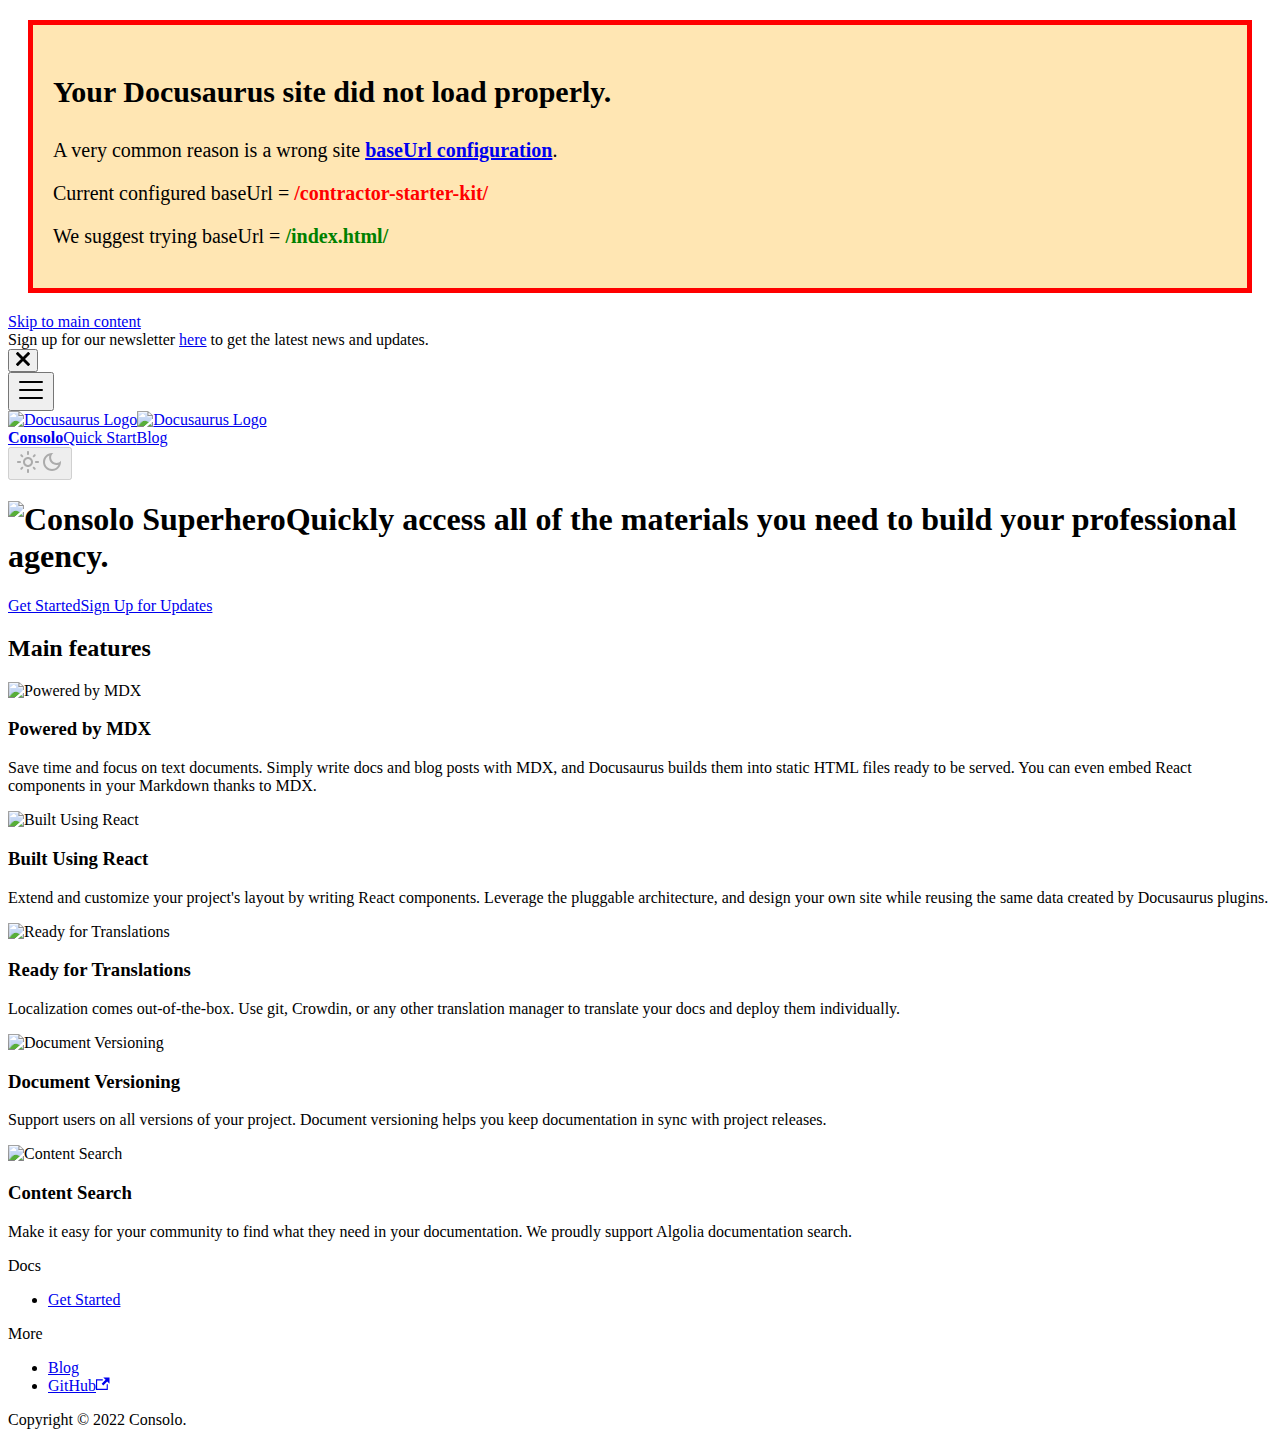
==== commit 058bac21: "deploy: 43f89e3f25c3f514964926b599401452890e1f06" ====
--- a/index.html
+++ b/index.html
@@ -4,15 +4,15 @@
 <meta charset="UTF-8">
 <meta name="viewport" content="width=device-width,initial-scale=1">
 <meta name="generator" content="Docusaurus v2.0.0-rc.1">
-<link rel="alternate" type="application/rss+xml" href="/blog/rss.xml" title="Consolo RSS Feed">
-<link rel="alternate" type="application/atom+xml" href="/blog/atom.xml" title="Consolo Atom Feed"><title data-rh="true">Contractor Starter Kit | Consolo</title><meta data-rh="true" name="twitter:card" content="summary_large_image"><meta data-rh="true" property="og:url" content="http://consolo.dev/"><meta data-rh="true" name="docusaurus_locale" content="en"><meta data-rh="true" name="docusaurus_tag" content="default"><meta data-rh="true" name="docsearch:language" content="en"><meta data-rh="true" name="docsearch:docusaurus_tag" content="default"><meta data-rh="true" property="og:title" content="Contractor Starter Kit | Consolo"><link data-rh="true" rel="icon" href="/img/Consolo.svg"><link data-rh="true" rel="canonical" href="http://consolo.dev/"><link data-rh="true" rel="alternate" href="http://consolo.dev/" hreflang="en"><link data-rh="true" rel="alternate" href="http://consolo.dev/" hreflang="x-default"><script data-rh="true">function maybeInsertBanner(){window.__DOCUSAURUS_INSERT_BASEURL_BANNER&&insertBanner()}function insertBanner(){var n=document.getElementById("docusaurus-base-url-issue-banner-container");if(n){n.innerHTML='\n<div id="docusaurus-base-url-issue-banner" style="border: thick solid red; background-color: rgb(255, 230, 179); margin: 20px; padding: 20px; font-size: 20px;">\n   <p style="font-weight: bold; font-size: 30px;">Your Docusaurus site did not load properly.</p>\n   <p>A very common reason is a wrong site <a href="https://docusaurus.io/docs/docusaurus.config.js/#baseurl" style="font-weight: bold;">baseUrl configuration</a>.</p>\n   <p>Current configured baseUrl = <span style="font-weight: bold; color: red;">/</span>  (default value)</p>\n   <p>We suggest trying baseUrl = <span id="docusaurus-base-url-issue-banner-suggestion-container" style="font-weight: bold; color: green;"></span></p>\n</div>\n';var e=document.getElementById("docusaurus-base-url-issue-banner-suggestion-container"),s=window.location.pathname,r="/"===s.substr(-1)?s:s+"/";e.innerHTML=r}}window.__DOCUSAURUS_INSERT_BASEURL_BANNER=!0,document.addEventListener("DOMContentLoaded",maybeInsertBanner)</script><link rel="stylesheet" href="/assets/css/styles.df3c6bcc.css">
-<link rel="preload" href="/assets/js/runtime~main.6edcee2f.js" as="script">
-<link rel="preload" href="/assets/js/main.23479d09.js" as="script">
+<link rel="alternate" type="application/rss+xml" href="/contractor-starter-kit/blog/rss.xml" title="Consolo RSS Feed">
+<link rel="alternate" type="application/atom+xml" href="/contractor-starter-kit/blog/atom.xml" title="Consolo Atom Feed"><title data-rh="true">Contractor Starter Kit | Consolo</title><meta data-rh="true" name="twitter:card" content="summary_large_image"><meta data-rh="true" property="og:url" content="http://consolo.dev/contractor-starter-kit/"><meta data-rh="true" name="docusaurus_locale" content="en"><meta data-rh="true" name="docusaurus_tag" content="default"><meta data-rh="true" name="docsearch:language" content="en"><meta data-rh="true" name="docsearch:docusaurus_tag" content="default"><meta data-rh="true" property="og:title" content="Contractor Starter Kit | Consolo"><link data-rh="true" rel="icon" href="/contractor-starter-kit/img/Consolo.svg"><link data-rh="true" rel="canonical" href="http://consolo.dev/contractor-starter-kit/"><link data-rh="true" rel="alternate" href="http://consolo.dev/contractor-starter-kit/" hreflang="en"><link data-rh="true" rel="alternate" href="http://consolo.dev/contractor-starter-kit/" hreflang="x-default"><script data-rh="true">function maybeInsertBanner(){window.__DOCUSAURUS_INSERT_BASEURL_BANNER&&insertBanner()}function insertBanner(){var n=document.getElementById("docusaurus-base-url-issue-banner-container");if(n){n.innerHTML='\n<div id="docusaurus-base-url-issue-banner" style="border: thick solid red; background-color: rgb(255, 230, 179); margin: 20px; padding: 20px; font-size: 20px;">\n   <p style="font-weight: bold; font-size: 30px;">Your Docusaurus site did not load properly.</p>\n   <p>A very common reason is a wrong site <a href="https://docusaurus.io/docs/docusaurus.config.js/#baseurl" style="font-weight: bold;">baseUrl configuration</a>.</p>\n   <p>Current configured baseUrl = <span style="font-weight: bold; color: red;">/contractor-starter-kit/</span> </p>\n   <p>We suggest trying baseUrl = <span id="docusaurus-base-url-issue-banner-suggestion-container" style="font-weight: bold; color: green;"></span></p>\n</div>\n';var e=document.getElementById("docusaurus-base-url-issue-banner-suggestion-container"),r=window.location.pathname,s="/"===r.substr(-1)?r:r+"/";e.innerHTML=s}}window.__DOCUSAURUS_INSERT_BASEURL_BANNER=!0,document.addEventListener("DOMContentLoaded",maybeInsertBanner)</script><link rel="stylesheet" href="/contractor-starter-kit/assets/css/styles.df3c6bcc.css">
+<link rel="preload" href="/contractor-starter-kit/assets/js/runtime~main.429471e0.js" as="script">
+<link rel="preload" href="/contractor-starter-kit/assets/js/main.4188a1c8.js" as="script">
 </head>
 <body class="navigation-with-keyboard" data-theme="light">
 <script>!function(){function t(t){document.documentElement.setAttribute("data-theme",t)}var e=function(){var t=null;try{t=localStorage.getItem("theme")}catch(t){}return t}();null!==e?t(e):window.matchMedia("(prefers-color-scheme: dark)").matches?t("dark"):(window.matchMedia("(prefers-color-scheme: light)").matches,t("light"))}(),document.documentElement.setAttribute("data-announcement-bar-initially-dismissed",function(){try{return"true"===localStorage.getItem("docusaurus.announcement.dismiss")}catch(t){}return!1}())</script><div id="__docusaurus">
-<div id="docusaurus-base-url-issue-banner-container"></div><div role="region"><a href="#" class="skipToContent_fXgn">Skip to main content</a></div><div class="announcementBar_mb4j" role="banner"><div class="announcementBarPlaceholder_vyr4"></div><div class="announcementBarContent_xLdY">Sign up for our newsletter <a href="https://dev.us12.list-manage.com/subscribe?u=e08bc63eba2534c069fdbb91f&id=ad3ecdc097">here</a> to get the latest news and updates.</div><button type="button" class="clean-btn close announcementBarClose_gvF7" aria-label="Close"><svg viewBox="0 0 15 15" width="14" height="14"><g stroke="currentColor" stroke-width="3.1"><path d="M.75.75l13.5 13.5M14.25.75L.75 14.25"></path></g></svg></button></div><nav class="navbar navbar--fixed-top"><div class="navbar__inner"><div class="navbar__items"><button aria-label="Navigation bar toggle" class="navbar__toggle clean-btn" type="button" tabindex="0"><svg width="30" height="30" viewBox="0 0 30 30" aria-hidden="true"><path stroke="currentColor" stroke-linecap="round" stroke-miterlimit="10" stroke-width="2" d="M4 7h22M4 15h22M4 23h22"></path></svg></button><a class="navbar__brand" href="/"><div class="navbar__logo"><img src="/img/Consolo.svg" alt="Docusaurus Logo" class="themedImage_ToTc themedImage--light_HNdA"><img src="/img/Consolo.svg" alt="Docusaurus Logo" class="themedImage_ToTc themedImage--dark_i4oU"></div><b class="navbar__title text--truncate">Consolo</b></a><a class="navbar__item navbar__link" href="/docs">Quick Start</a><a class="navbar__item navbar__link" href="/blog">Blog</a></div><div class="navbar__items navbar__items--right"><a href="https://github.com/consolo-dev/contractor-starter-kit" target="_blank" rel="noopener noreferrer" class="navbar__item navbar__link header-github-link" aria-label="GitHub repository"></a><div class="toggle_vylO colorModeToggle_DEke"><button class="clean-btn toggleButton_gllP toggleButtonDisabled_aARS" type="button" disabled="" title="Switch between dark and light mode (currently light mode)" aria-label="Switch between dark and light mode (currently light mode)"><svg viewBox="0 0 24 24" width="24" height="24" class="lightToggleIcon_pyhR"><path fill="currentColor" d="M12,9c1.65,0,3,1.35,3,3s-1.35,3-3,3s-3-1.35-3-3S10.35,9,12,9 M12,7c-2.76,0-5,2.24-5,5s2.24,5,5,5s5-2.24,5-5 S14.76,7,12,7L12,7z M2,13l2,0c0.55,0,1-0.45,1-1s-0.45-1-1-1l-2,0c-0.55,0-1,0.45-1,1S1.45,13,2,13z M20,13l2,0c0.55,0,1-0.45,1-1 s-0.45-1-1-1l-2,0c-0.55,0-1,0.45-1,1S19.45,13,20,13z M11,2v2c0,0.55,0.45,1,1,1s1-0.45,1-1V2c0-0.55-0.45-1-1-1S11,1.45,11,2z M11,20v2c0,0.55,0.45,1,1,1s1-0.45,1-1v-2c0-0.55-0.45-1-1-1C11.45,19,11,19.45,11,20z M5.99,4.58c-0.39-0.39-1.03-0.39-1.41,0 c-0.39,0.39-0.39,1.03,0,1.41l1.06,1.06c0.39,0.39,1.03,0.39,1.41,0s0.39-1.03,0-1.41L5.99,4.58z M18.36,16.95 c-0.39-0.39-1.03-0.39-1.41,0c-0.39,0.39-0.39,1.03,0,1.41l1.06,1.06c0.39,0.39,1.03,0.39,1.41,0c0.39-0.39,0.39-1.03,0-1.41 L18.36,16.95z M19.42,5.99c0.39-0.39,0.39-1.03,0-1.41c-0.39-0.39-1.03-0.39-1.41,0l-1.06,1.06c-0.39,0.39-0.39,1.03,0,1.41 s1.03,0.39,1.41,0L19.42,5.99z M7.05,18.36c0.39-0.39,0.39-1.03,0-1.41c-0.39-0.39-1.03-0.39-1.41,0l-1.06,1.06 c-0.39,0.39-0.39,1.03,0,1.41s1.03,0.39,1.41,0L7.05,18.36z"></path></svg><svg viewBox="0 0 24 24" width="24" height="24" class="darkToggleIcon_wfgR"><path fill="currentColor" d="M9.37,5.51C9.19,6.15,9.1,6.82,9.1,7.5c0,4.08,3.32,7.4,7.4,7.4c0.68,0,1.35-0.09,1.99-0.27C17.45,17.19,14.93,19,12,19 c-3.86,0-7-3.14-7-7C5,9.07,6.81,6.55,9.37,5.51z M12,3c-4.97,0-9,4.03-9,9s4.03,9,9,9s9-4.03,9-9c0-0.46-0.04-0.92-0.1-1.36 c-0.98,1.37-2.58,2.26-4.4,2.26c-2.98,0-5.4-2.42-5.4-5.4c0-1.81,0.89-3.42,2.26-4.4C12.92,3.04,12.46,3,12,3L12,3z"></path></svg></button></div><div class="searchBox_ZlJk"><div class="dsla-search-wrapper"><div class="dsla-search-field" data-tags="default,docs-default-current"></div></div></div></div></div><div role="presentation" class="navbar-sidebar__backdrop"></div></nav><div class="main-wrapper mainWrapper_z2l0"><main><div class="hero_syme" data-theme="dark"><div class="heroInner_VWeJ"><h1 class="heroProjectTagline_EkV5"><img alt="Consolo Superhero" class="heroLogo_jM6J" src="/img/undraw_superhero.svg" width="500" height="500"><span class="heroTitleTextHtml_zYwv"><b>Quickly</b> access all of the materials you need to build your <b>professional</b> agency.</span></h1><div class="indexCtas_hUA_"><a class="button button--primary" href="/docs">Get Started</a><a href="https://dev.us12.list-manage.com/subscribe?u=e08bc63eba2534c069fdbb91f&amp;id=ad3ecdc097" target="_blank" rel="noopener noreferrer" class="button button--info">Sign Up for Updates</a></div></div></div><div class="section_rC2D"><div class="container text--center"><h2>Main features</h2><div class="row margin-bottom--lg"><div class="col"><img class="featureImage_yA8i" alt="Powered by MDX" width="1009" height="717" src="/img/undraw_contract.svg" loading="lazy"><h3 class="featureHeading_TLGJ">Powered by MDX</h3><p class="padding-horiz--md">Save time and focus on text documents. Simply write docs and blog posts with MDX, and Docusaurus builds them into static HTML files ready to be served. You can even embed React components in your Markdown thanks to MDX.</p></div><div class="col"><img class="featureImage_yA8i" alt="Built Using React" width="1108" height="731" src="/img/undraw_programming.svg" loading="lazy"><h3 class="featureHeading_TLGJ">Built Using React</h3><p class="padding-horiz--md">Extend and customize your project&#x27;s layout by writing React components. Leverage the pluggable architecture, and design your own site while reusing the same data created by Docusaurus plugins.</p></div><div class="col"><img class="featureImage_yA8i" alt="Ready for Translations" width="1137" height="776" src="/img/undraw_around_the_world.svg" loading="lazy"><h3 class="featureHeading_TLGJ">Ready for Translations</h3><p class="padding-horiz--md">Localization comes out-of-the-box. Use git, Crowdin, or any other translation manager to translate your docs and deploy them individually.</p></div></div><div class="row"><div class="col col--4 col--offset-2"><img class="featureImage_yA8i" alt="Document Versioning" width="1038" height="693" src="/img/undraw_version_control.svg" loading="lazy"><h3 class="featureHeading_TLGJ">Document Versioning</h3><p class="padding-horiz--md">Support users on all versions of your project. Document versioning helps you keep documentation in sync with project releases.</p></div><div class="col col--4"><img class="featureImage_yA8i" alt="Content Search" width="1137" height="736" src="/img/undraw_algolia.svg" loading="lazy"><h3 class="featureHeading_TLGJ">Content Search</h3><p class="padding-horiz--md">Make it easy for your community to find what they need in your documentation. We proudly support Algolia documentation search.</p></div></div></div></div></main></div><footer class="footer footer--dark"><div class="container container-fluid"><div class="row footer__links"><div class="col footer__col"><div class="footer__title">Docs</div><ul class="footer__items clean-list"><li class="footer__item"><a class="footer__link-item" href="/docs">Get Started</a></li></ul></div><div class="col footer__col"><div class="footer__title">More</div><ul class="footer__items clean-list"><li class="footer__item"><a class="footer__link-item" href="/blog">Blog</a></li><li class="footer__item"><a href="https://github.com/consolo-dev" target="_blank" rel="noopener noreferrer" class="footer__link-item">GitHub<svg width="13.5" height="13.5" aria-hidden="true" viewBox="0 0 24 24" class="iconExternalLink_nPIU"><path fill="currentColor" d="M21 13v10h-21v-19h12v2h-10v15h17v-8h2zm3-12h-10.988l4.035 4-6.977 7.07 2.828 2.828 6.977-7.07 4.125 4.172v-11z"></path></svg></a></li></ul></div></div><div class="footer__bottom text--center"><div class="footer__copyright">Copyright © 2022 Consolo.</div></div></div></footer></div>
-<script src="/assets/js/runtime~main.6edcee2f.js"></script>
-<script src="/assets/js/main.23479d09.js"></script>
+<div id="docusaurus-base-url-issue-banner-container"></div><div role="region"><a href="#" class="skipToContent_fXgn">Skip to main content</a></div><div class="announcementBar_mb4j" role="banner"><div class="announcementBarPlaceholder_vyr4"></div><div class="announcementBarContent_xLdY">Sign up for our newsletter <a href="https://dev.us12.list-manage.com/subscribe?u=e08bc63eba2534c069fdbb91f&id=ad3ecdc097">here</a> to get the latest news and updates.</div><button type="button" class="clean-btn close announcementBarClose_gvF7" aria-label="Close"><svg viewBox="0 0 15 15" width="14" height="14"><g stroke="currentColor" stroke-width="3.1"><path d="M.75.75l13.5 13.5M14.25.75L.75 14.25"></path></g></svg></button></div><nav class="navbar navbar--fixed-top"><div class="navbar__inner"><div class="navbar__items"><button aria-label="Navigation bar toggle" class="navbar__toggle clean-btn" type="button" tabindex="0"><svg width="30" height="30" viewBox="0 0 30 30" aria-hidden="true"><path stroke="currentColor" stroke-linecap="round" stroke-miterlimit="10" stroke-width="2" d="M4 7h22M4 15h22M4 23h22"></path></svg></button><a class="navbar__brand" href="/contractor-starter-kit/"><div class="navbar__logo"><img src="/contractor-starter-kit/img/Consolo.svg" alt="Docusaurus Logo" class="themedImage_ToTc themedImage--light_HNdA"><img src="/contractor-starter-kit/img/Consolo.svg" alt="Docusaurus Logo" class="themedImage_ToTc themedImage--dark_i4oU"></div><b class="navbar__title text--truncate">Consolo</b></a><a class="navbar__item navbar__link" href="/contractor-starter-kit/docs">Quick Start</a><a class="navbar__item navbar__link" href="/contractor-starter-kit/blog">Blog</a></div><div class="navbar__items navbar__items--right"><a href="https://github.com/consolo-dev/contractor-starter-kit" target="_blank" rel="noopener noreferrer" class="navbar__item navbar__link header-github-link" aria-label="GitHub repository"></a><div class="toggle_vylO colorModeToggle_DEke"><button class="clean-btn toggleButton_gllP toggleButtonDisabled_aARS" type="button" disabled="" title="Switch between dark and light mode (currently light mode)" aria-label="Switch between dark and light mode (currently light mode)"><svg viewBox="0 0 24 24" width="24" height="24" class="lightToggleIcon_pyhR"><path fill="currentColor" d="M12,9c1.65,0,3,1.35,3,3s-1.35,3-3,3s-3-1.35-3-3S10.35,9,12,9 M12,7c-2.76,0-5,2.24-5,5s2.24,5,5,5s5-2.24,5-5 S14.76,7,12,7L12,7z M2,13l2,0c0.55,0,1-0.45,1-1s-0.45-1-1-1l-2,0c-0.55,0-1,0.45-1,1S1.45,13,2,13z M20,13l2,0c0.55,0,1-0.45,1-1 s-0.45-1-1-1l-2,0c-0.55,0-1,0.45-1,1S19.45,13,20,13z M11,2v2c0,0.55,0.45,1,1,1s1-0.45,1-1V2c0-0.55-0.45-1-1-1S11,1.45,11,2z M11,20v2c0,0.55,0.45,1,1,1s1-0.45,1-1v-2c0-0.55-0.45-1-1-1C11.45,19,11,19.45,11,20z M5.99,4.58c-0.39-0.39-1.03-0.39-1.41,0 c-0.39,0.39-0.39,1.03,0,1.41l1.06,1.06c0.39,0.39,1.03,0.39,1.41,0s0.39-1.03,0-1.41L5.99,4.58z M18.36,16.95 c-0.39-0.39-1.03-0.39-1.41,0c-0.39,0.39-0.39,1.03,0,1.41l1.06,1.06c0.39,0.39,1.03,0.39,1.41,0c0.39-0.39,0.39-1.03,0-1.41 L18.36,16.95z M19.42,5.99c0.39-0.39,0.39-1.03,0-1.41c-0.39-0.39-1.03-0.39-1.41,0l-1.06,1.06c-0.39,0.39-0.39,1.03,0,1.41 s1.03,0.39,1.41,0L19.42,5.99z M7.05,18.36c0.39-0.39,0.39-1.03,0-1.41c-0.39-0.39-1.03-0.39-1.41,0l-1.06,1.06 c-0.39,0.39-0.39,1.03,0,1.41s1.03,0.39,1.41,0L7.05,18.36z"></path></svg><svg viewBox="0 0 24 24" width="24" height="24" class="darkToggleIcon_wfgR"><path fill="currentColor" d="M9.37,5.51C9.19,6.15,9.1,6.82,9.1,7.5c0,4.08,3.32,7.4,7.4,7.4c0.68,0,1.35-0.09,1.99-0.27C17.45,17.19,14.93,19,12,19 c-3.86,0-7-3.14-7-7C5,9.07,6.81,6.55,9.37,5.51z M12,3c-4.97,0-9,4.03-9,9s4.03,9,9,9s9-4.03,9-9c0-0.46-0.04-0.92-0.1-1.36 c-0.98,1.37-2.58,2.26-4.4,2.26c-2.98,0-5.4-2.42-5.4-5.4c0-1.81,0.89-3.42,2.26-4.4C12.92,3.04,12.46,3,12,3L12,3z"></path></svg></button></div><div class="searchBox_ZlJk"><div class="dsla-search-wrapper"><div class="dsla-search-field" data-tags="default,docs-default-current"></div></div></div></div></div><div role="presentation" class="navbar-sidebar__backdrop"></div></nav><div class="main-wrapper mainWrapper_z2l0"><main><div class="hero_syme" data-theme="dark"><div class="heroInner_VWeJ"><h1 class="heroProjectTagline_EkV5"><img alt="Consolo Superhero" class="heroLogo_jM6J" src="/contractor-starter-kit/img/undraw_superhero.svg" width="500" height="500"><span class="heroTitleTextHtml_zYwv"><b>Quickly</b> access all of the materials you need to build your <b>professional</b> agency.</span></h1><div class="indexCtas_hUA_"><a class="button button--primary" href="/contractor-starter-kit/docs">Get Started</a><a href="https://dev.us12.list-manage.com/subscribe?u=e08bc63eba2534c069fdbb91f&amp;id=ad3ecdc097" target="_blank" rel="noopener noreferrer" class="button button--info">Sign Up for Updates</a></div></div></div><div class="section_rC2D"><div class="container text--center"><h2>Main features</h2><div class="row margin-bottom--lg"><div class="col"><img class="featureImage_yA8i" alt="Powered by MDX" width="1009" height="717" src="/contractor-starter-kit/img/undraw_contract.svg" loading="lazy"><h3 class="featureHeading_TLGJ">Powered by MDX</h3><p class="padding-horiz--md">Save time and focus on text documents. Simply write docs and blog posts with MDX, and Docusaurus builds them into static HTML files ready to be served. You can even embed React components in your Markdown thanks to MDX.</p></div><div class="col"><img class="featureImage_yA8i" alt="Built Using React" width="1108" height="731" src="/contractor-starter-kit/img/undraw_programming.svg" loading="lazy"><h3 class="featureHeading_TLGJ">Built Using React</h3><p class="padding-horiz--md">Extend and customize your project&#x27;s layout by writing React components. Leverage the pluggable architecture, and design your own site while reusing the same data created by Docusaurus plugins.</p></div><div class="col"><img class="featureImage_yA8i" alt="Ready for Translations" width="1137" height="776" src="/contractor-starter-kit/img/undraw_around_the_world.svg" loading="lazy"><h3 class="featureHeading_TLGJ">Ready for Translations</h3><p class="padding-horiz--md">Localization comes out-of-the-box. Use git, Crowdin, or any other translation manager to translate your docs and deploy them individually.</p></div></div><div class="row"><div class="col col--4 col--offset-2"><img class="featureImage_yA8i" alt="Document Versioning" width="1038" height="693" src="/contractor-starter-kit/img/undraw_version_control.svg" loading="lazy"><h3 class="featureHeading_TLGJ">Document Versioning</h3><p class="padding-horiz--md">Support users on all versions of your project. Document versioning helps you keep documentation in sync with project releases.</p></div><div class="col col--4"><img class="featureImage_yA8i" alt="Content Search" width="1137" height="736" src="/contractor-starter-kit/img/undraw_algolia.svg" loading="lazy"><h3 class="featureHeading_TLGJ">Content Search</h3><p class="padding-horiz--md">Make it easy for your community to find what they need in your documentation. We proudly support Algolia documentation search.</p></div></div></div></div></main></div><footer class="footer footer--dark"><div class="container container-fluid"><div class="row footer__links"><div class="col footer__col"><div class="footer__title">Docs</div><ul class="footer__items clean-list"><li class="footer__item"><a class="footer__link-item" href="/contractor-starter-kit/docs">Get Started</a></li></ul></div><div class="col footer__col"><div class="footer__title">More</div><ul class="footer__items clean-list"><li class="footer__item"><a class="footer__link-item" href="/contractor-starter-kit/blog">Blog</a></li><li class="footer__item"><a href="https://github.com/consolo-dev" target="_blank" rel="noopener noreferrer" class="footer__link-item">GitHub<svg width="13.5" height="13.5" aria-hidden="true" viewBox="0 0 24 24" class="iconExternalLink_nPIU"><path fill="currentColor" d="M21 13v10h-21v-19h12v2h-10v15h17v-8h2zm3-12h-10.988l4.035 4-6.977 7.07 2.828 2.828 6.977-7.07 4.125 4.172v-11z"></path></svg></a></li></ul></div></div><div class="footer__bottom text--center"><div class="footer__copyright">Copyright © 2022 Consolo.</div></div></div></footer></div>
+<script src="/contractor-starter-kit/assets/js/runtime~main.429471e0.js"></script>
+<script src="/contractor-starter-kit/assets/js/main.4188a1c8.js"></script>
 </body>
 </html>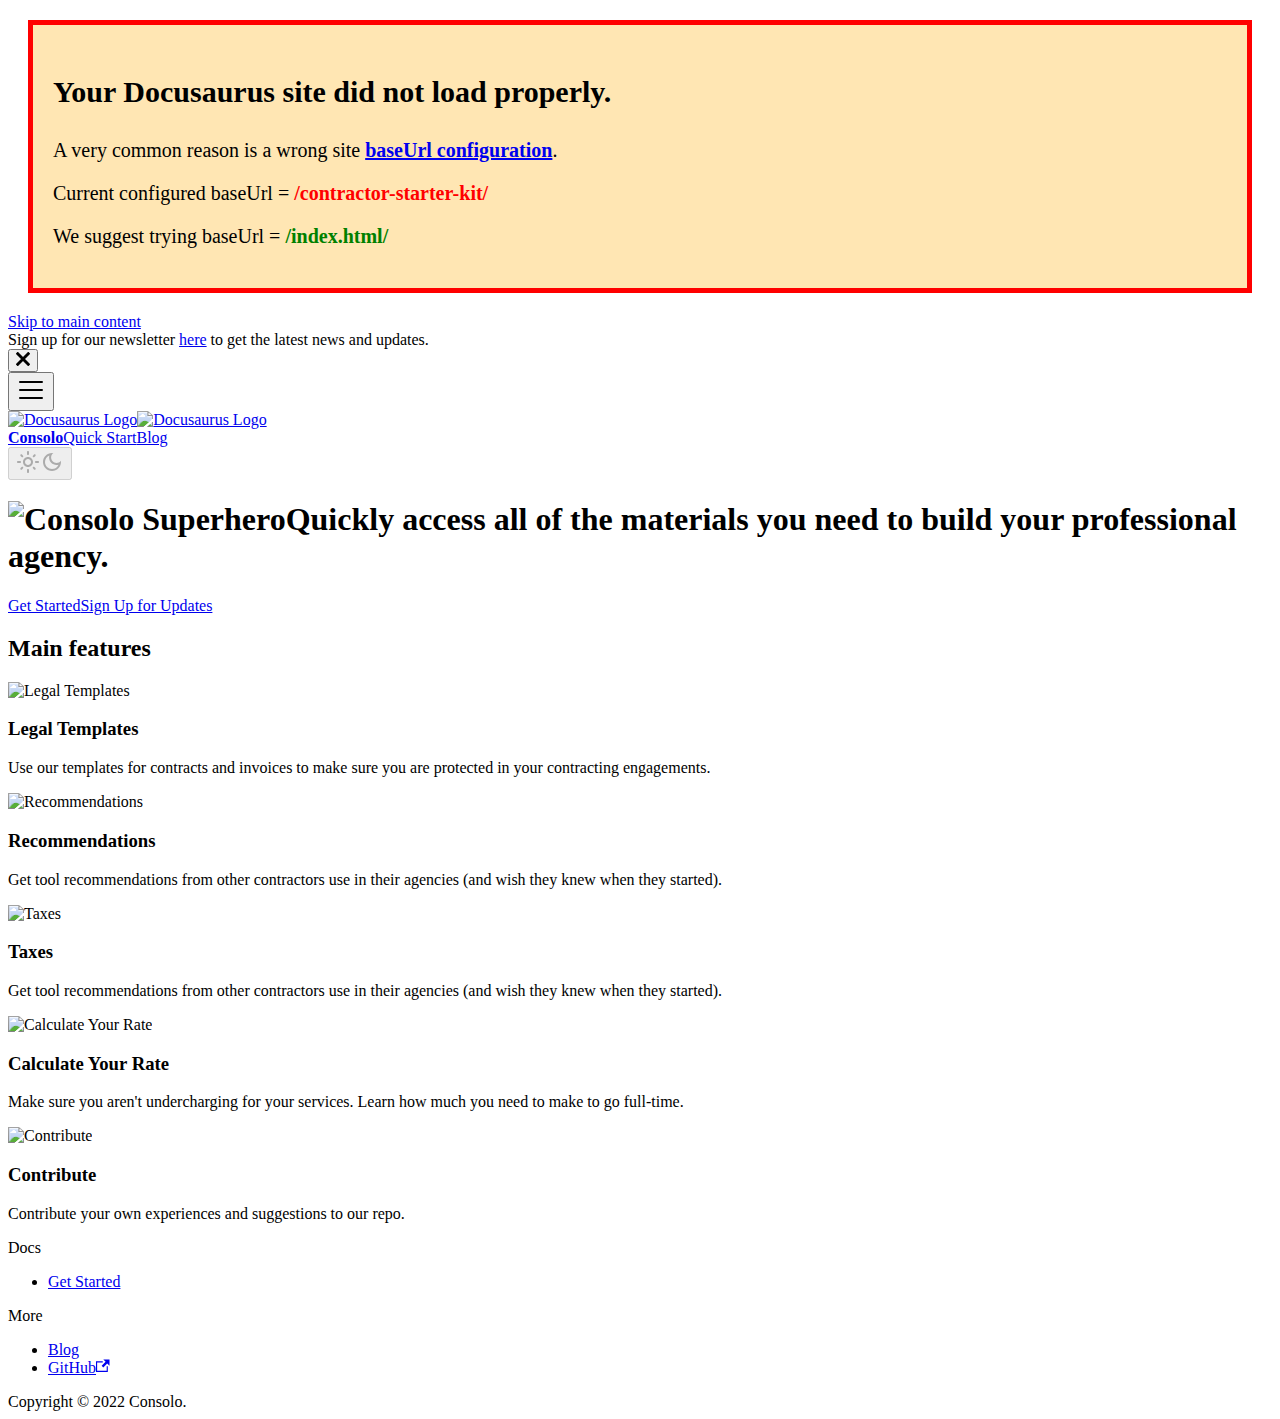
==== commit 8eceeea5: "deploy: aef7d16812294e3d4b6c6a97c600d8ca57a3dade" ====
--- a/index.html
+++ b/index.html
@@ -6,13 +6,13 @@
 <meta name="generator" content="Docusaurus v2.0.0-rc.1">
 <link rel="alternate" type="application/rss+xml" href="/contractor-starter-kit/blog/rss.xml" title="Consolo RSS Feed">
 <link rel="alternate" type="application/atom+xml" href="/contractor-starter-kit/blog/atom.xml" title="Consolo Atom Feed"><title data-rh="true">Contractor Starter Kit | Consolo</title><meta data-rh="true" name="twitter:card" content="summary_large_image"><meta data-rh="true" property="og:url" content="http://consolo.dev/contractor-starter-kit/"><meta data-rh="true" name="docusaurus_locale" content="en"><meta data-rh="true" name="docusaurus_tag" content="default"><meta data-rh="true" name="docsearch:language" content="en"><meta data-rh="true" name="docsearch:docusaurus_tag" content="default"><meta data-rh="true" property="og:title" content="Contractor Starter Kit | Consolo"><link data-rh="true" rel="icon" href="/contractor-starter-kit/img/Consolo.svg"><link data-rh="true" rel="canonical" href="http://consolo.dev/contractor-starter-kit/"><link data-rh="true" rel="alternate" href="http://consolo.dev/contractor-starter-kit/" hreflang="en"><link data-rh="true" rel="alternate" href="http://consolo.dev/contractor-starter-kit/" hreflang="x-default"><script data-rh="true">function maybeInsertBanner(){window.__DOCUSAURUS_INSERT_BASEURL_BANNER&&insertBanner()}function insertBanner(){var n=document.getElementById("docusaurus-base-url-issue-banner-container");if(n){n.innerHTML='\n<div id="docusaurus-base-url-issue-banner" style="border: thick solid red; background-color: rgb(255, 230, 179); margin: 20px; padding: 20px; font-size: 20px;">\n   <p style="font-weight: bold; font-size: 30px;">Your Docusaurus site did not load properly.</p>\n   <p>A very common reason is a wrong site <a href="https://docusaurus.io/docs/docusaurus.config.js/#baseurl" style="font-weight: bold;">baseUrl configuration</a>.</p>\n   <p>Current configured baseUrl = <span style="font-weight: bold; color: red;">/contractor-starter-kit/</span> </p>\n   <p>We suggest trying baseUrl = <span id="docusaurus-base-url-issue-banner-suggestion-container" style="font-weight: bold; color: green;"></span></p>\n</div>\n';var e=document.getElementById("docusaurus-base-url-issue-banner-suggestion-container"),r=window.location.pathname,s="/"===r.substr(-1)?r:r+"/";e.innerHTML=s}}window.__DOCUSAURUS_INSERT_BASEURL_BANNER=!0,document.addEventListener("DOMContentLoaded",maybeInsertBanner)</script><link rel="stylesheet" href="/contractor-starter-kit/assets/css/styles.df3c6bcc.css">
-<link rel="preload" href="/contractor-starter-kit/assets/js/runtime~main.429471e0.js" as="script">
+<link rel="preload" href="/contractor-starter-kit/assets/js/runtime~main.948d6489.js" as="script">
 <link rel="preload" href="/contractor-starter-kit/assets/js/main.4188a1c8.js" as="script">
 </head>
 <body class="navigation-with-keyboard" data-theme="light">
 <script>!function(){function t(t){document.documentElement.setAttribute("data-theme",t)}var e=function(){var t=null;try{t=localStorage.getItem("theme")}catch(t){}return t}();null!==e?t(e):window.matchMedia("(prefers-color-scheme: dark)").matches?t("dark"):(window.matchMedia("(prefers-color-scheme: light)").matches,t("light"))}(),document.documentElement.setAttribute("data-announcement-bar-initially-dismissed",function(){try{return"true"===localStorage.getItem("docusaurus.announcement.dismiss")}catch(t){}return!1}())</script><div id="__docusaurus">
-<div id="docusaurus-base-url-issue-banner-container"></div><div role="region"><a href="#" class="skipToContent_fXgn">Skip to main content</a></div><div class="announcementBar_mb4j" role="banner"><div class="announcementBarPlaceholder_vyr4"></div><div class="announcementBarContent_xLdY">Sign up for our newsletter <a href="https://dev.us12.list-manage.com/subscribe?u=e08bc63eba2534c069fdbb91f&id=ad3ecdc097">here</a> to get the latest news and updates.</div><button type="button" class="clean-btn close announcementBarClose_gvF7" aria-label="Close"><svg viewBox="0 0 15 15" width="14" height="14"><g stroke="currentColor" stroke-width="3.1"><path d="M.75.75l13.5 13.5M14.25.75L.75 14.25"></path></g></svg></button></div><nav class="navbar navbar--fixed-top"><div class="navbar__inner"><div class="navbar__items"><button aria-label="Navigation bar toggle" class="navbar__toggle clean-btn" type="button" tabindex="0"><svg width="30" height="30" viewBox="0 0 30 30" aria-hidden="true"><path stroke="currentColor" stroke-linecap="round" stroke-miterlimit="10" stroke-width="2" d="M4 7h22M4 15h22M4 23h22"></path></svg></button><a class="navbar__brand" href="/contractor-starter-kit/"><div class="navbar__logo"><img src="/contractor-starter-kit/img/Consolo.svg" alt="Docusaurus Logo" class="themedImage_ToTc themedImage--light_HNdA"><img src="/contractor-starter-kit/img/Consolo.svg" alt="Docusaurus Logo" class="themedImage_ToTc themedImage--dark_i4oU"></div><b class="navbar__title text--truncate">Consolo</b></a><a class="navbar__item navbar__link" href="/contractor-starter-kit/docs">Quick Start</a><a class="navbar__item navbar__link" href="/contractor-starter-kit/blog">Blog</a></div><div class="navbar__items navbar__items--right"><a href="https://github.com/consolo-dev/contractor-starter-kit" target="_blank" rel="noopener noreferrer" class="navbar__item navbar__link header-github-link" aria-label="GitHub repository"></a><div class="toggle_vylO colorModeToggle_DEke"><button class="clean-btn toggleButton_gllP toggleButtonDisabled_aARS" type="button" disabled="" title="Switch between dark and light mode (currently light mode)" aria-label="Switch between dark and light mode (currently light mode)"><svg viewBox="0 0 24 24" width="24" height="24" class="lightToggleIcon_pyhR"><path fill="currentColor" d="M12,9c1.65,0,3,1.35,3,3s-1.35,3-3,3s-3-1.35-3-3S10.35,9,12,9 M12,7c-2.76,0-5,2.24-5,5s2.24,5,5,5s5-2.24,5-5 S14.76,7,12,7L12,7z M2,13l2,0c0.55,0,1-0.45,1-1s-0.45-1-1-1l-2,0c-0.55,0-1,0.45-1,1S1.45,13,2,13z M20,13l2,0c0.55,0,1-0.45,1-1 s-0.45-1-1-1l-2,0c-0.55,0-1,0.45-1,1S19.45,13,20,13z M11,2v2c0,0.55,0.45,1,1,1s1-0.45,1-1V2c0-0.55-0.45-1-1-1S11,1.45,11,2z M11,20v2c0,0.55,0.45,1,1,1s1-0.45,1-1v-2c0-0.55-0.45-1-1-1C11.45,19,11,19.45,11,20z M5.99,4.58c-0.39-0.39-1.03-0.39-1.41,0 c-0.39,0.39-0.39,1.03,0,1.41l1.06,1.06c0.39,0.39,1.03,0.39,1.41,0s0.39-1.03,0-1.41L5.99,4.58z M18.36,16.95 c-0.39-0.39-1.03-0.39-1.41,0c-0.39,0.39-0.39,1.03,0,1.41l1.06,1.06c0.39,0.39,1.03,0.39,1.41,0c0.39-0.39,0.39-1.03,0-1.41 L18.36,16.95z M19.42,5.99c0.39-0.39,0.39-1.03,0-1.41c-0.39-0.39-1.03-0.39-1.41,0l-1.06,1.06c-0.39,0.39-0.39,1.03,0,1.41 s1.03,0.39,1.41,0L19.42,5.99z M7.05,18.36c0.39-0.39,0.39-1.03,0-1.41c-0.39-0.39-1.03-0.39-1.41,0l-1.06,1.06 c-0.39,0.39-0.39,1.03,0,1.41s1.03,0.39,1.41,0L7.05,18.36z"></path></svg><svg viewBox="0 0 24 24" width="24" height="24" class="darkToggleIcon_wfgR"><path fill="currentColor" d="M9.37,5.51C9.19,6.15,9.1,6.82,9.1,7.5c0,4.08,3.32,7.4,7.4,7.4c0.68,0,1.35-0.09,1.99-0.27C17.45,17.19,14.93,19,12,19 c-3.86,0-7-3.14-7-7C5,9.07,6.81,6.55,9.37,5.51z M12,3c-4.97,0-9,4.03-9,9s4.03,9,9,9s9-4.03,9-9c0-0.46-0.04-0.92-0.1-1.36 c-0.98,1.37-2.58,2.26-4.4,2.26c-2.98,0-5.4-2.42-5.4-5.4c0-1.81,0.89-3.42,2.26-4.4C12.92,3.04,12.46,3,12,3L12,3z"></path></svg></button></div><div class="searchBox_ZlJk"><div class="dsla-search-wrapper"><div class="dsla-search-field" data-tags="default,docs-default-current"></div></div></div></div></div><div role="presentation" class="navbar-sidebar__backdrop"></div></nav><div class="main-wrapper mainWrapper_z2l0"><main><div class="hero_syme" data-theme="dark"><div class="heroInner_VWeJ"><h1 class="heroProjectTagline_EkV5"><img alt="Consolo Superhero" class="heroLogo_jM6J" src="/contractor-starter-kit/img/undraw_superhero.svg" width="500" height="500"><span class="heroTitleTextHtml_zYwv"><b>Quickly</b> access all of the materials you need to build your <b>professional</b> agency.</span></h1><div class="indexCtas_hUA_"><a class="button button--primary" href="/contractor-starter-kit/docs">Get Started</a><a href="https://dev.us12.list-manage.com/subscribe?u=e08bc63eba2534c069fdbb91f&amp;id=ad3ecdc097" target="_blank" rel="noopener noreferrer" class="button button--info">Sign Up for Updates</a></div></div></div><div class="section_rC2D"><div class="container text--center"><h2>Main features</h2><div class="row margin-bottom--lg"><div class="col"><img class="featureImage_yA8i" alt="Powered by MDX" width="1009" height="717" src="/contractor-starter-kit/img/undraw_contract.svg" loading="lazy"><h3 class="featureHeading_TLGJ">Powered by MDX</h3><p class="padding-horiz--md">Save time and focus on text documents. Simply write docs and blog posts with MDX, and Docusaurus builds them into static HTML files ready to be served. You can even embed React components in your Markdown thanks to MDX.</p></div><div class="col"><img class="featureImage_yA8i" alt="Built Using React" width="1108" height="731" src="/contractor-starter-kit/img/undraw_programming.svg" loading="lazy"><h3 class="featureHeading_TLGJ">Built Using React</h3><p class="padding-horiz--md">Extend and customize your project&#x27;s layout by writing React components. Leverage the pluggable architecture, and design your own site while reusing the same data created by Docusaurus plugins.</p></div><div class="col"><img class="featureImage_yA8i" alt="Ready for Translations" width="1137" height="776" src="/contractor-starter-kit/img/undraw_around_the_world.svg" loading="lazy"><h3 class="featureHeading_TLGJ">Ready for Translations</h3><p class="padding-horiz--md">Localization comes out-of-the-box. Use git, Crowdin, or any other translation manager to translate your docs and deploy them individually.</p></div></div><div class="row"><div class="col col--4 col--offset-2"><img class="featureImage_yA8i" alt="Document Versioning" width="1038" height="693" src="/contractor-starter-kit/img/undraw_version_control.svg" loading="lazy"><h3 class="featureHeading_TLGJ">Document Versioning</h3><p class="padding-horiz--md">Support users on all versions of your project. Document versioning helps you keep documentation in sync with project releases.</p></div><div class="col col--4"><img class="featureImage_yA8i" alt="Content Search" width="1137" height="736" src="/contractor-starter-kit/img/undraw_algolia.svg" loading="lazy"><h3 class="featureHeading_TLGJ">Content Search</h3><p class="padding-horiz--md">Make it easy for your community to find what they need in your documentation. We proudly support Algolia documentation search.</p></div></div></div></div></main></div><footer class="footer footer--dark"><div class="container container-fluid"><div class="row footer__links"><div class="col footer__col"><div class="footer__title">Docs</div><ul class="footer__items clean-list"><li class="footer__item"><a class="footer__link-item" href="/contractor-starter-kit/docs">Get Started</a></li></ul></div><div class="col footer__col"><div class="footer__title">More</div><ul class="footer__items clean-list"><li class="footer__item"><a class="footer__link-item" href="/contractor-starter-kit/blog">Blog</a></li><li class="footer__item"><a href="https://github.com/consolo-dev" target="_blank" rel="noopener noreferrer" class="footer__link-item">GitHub<svg width="13.5" height="13.5" aria-hidden="true" viewBox="0 0 24 24" class="iconExternalLink_nPIU"><path fill="currentColor" d="M21 13v10h-21v-19h12v2h-10v15h17v-8h2zm3-12h-10.988l4.035 4-6.977 7.07 2.828 2.828 6.977-7.07 4.125 4.172v-11z"></path></svg></a></li></ul></div></div><div class="footer__bottom text--center"><div class="footer__copyright">Copyright © 2022 Consolo.</div></div></div></footer></div>
-<script src="/contractor-starter-kit/assets/js/runtime~main.429471e0.js"></script>
+<div id="docusaurus-base-url-issue-banner-container"></div><div role="region"><a href="#" class="skipToContent_fXgn">Skip to main content</a></div><div class="announcementBar_mb4j" role="banner"><div class="announcementBarPlaceholder_vyr4"></div><div class="announcementBarContent_xLdY">Sign up for our newsletter <a href="https://dev.us12.list-manage.com/subscribe?u=e08bc63eba2534c069fdbb91f&id=ad3ecdc097">here</a> to get the latest news and updates.</div><button type="button" class="clean-btn close announcementBarClose_gvF7" aria-label="Close"><svg viewBox="0 0 15 15" width="14" height="14"><g stroke="currentColor" stroke-width="3.1"><path d="M.75.75l13.5 13.5M14.25.75L.75 14.25"></path></g></svg></button></div><nav class="navbar navbar--fixed-top"><div class="navbar__inner"><div class="navbar__items"><button aria-label="Navigation bar toggle" class="navbar__toggle clean-btn" type="button" tabindex="0"><svg width="30" height="30" viewBox="0 0 30 30" aria-hidden="true"><path stroke="currentColor" stroke-linecap="round" stroke-miterlimit="10" stroke-width="2" d="M4 7h22M4 15h22M4 23h22"></path></svg></button><a class="navbar__brand" href="/contractor-starter-kit/"><div class="navbar__logo"><img src="/contractor-starter-kit/img/Consolo.svg" alt="Docusaurus Logo" class="themedImage_ToTc themedImage--light_HNdA"><img src="/contractor-starter-kit/img/Consolo.svg" alt="Docusaurus Logo" class="themedImage_ToTc themedImage--dark_i4oU"></div><b class="navbar__title text--truncate">Consolo</b></a><a class="navbar__item navbar__link" href="/contractor-starter-kit/docs">Quick Start</a><a class="navbar__item navbar__link" href="/contractor-starter-kit/blog">Blog</a></div><div class="navbar__items navbar__items--right"><a href="https://github.com/consolo-dev/contractor-starter-kit" target="_blank" rel="noopener noreferrer" class="navbar__item navbar__link header-github-link" aria-label="GitHub repository"></a><div class="toggle_vylO colorModeToggle_DEke"><button class="clean-btn toggleButton_gllP toggleButtonDisabled_aARS" type="button" disabled="" title="Switch between dark and light mode (currently light mode)" aria-label="Switch between dark and light mode (currently light mode)"><svg viewBox="0 0 24 24" width="24" height="24" class="lightToggleIcon_pyhR"><path fill="currentColor" d="M12,9c1.65,0,3,1.35,3,3s-1.35,3-3,3s-3-1.35-3-3S10.35,9,12,9 M12,7c-2.76,0-5,2.24-5,5s2.24,5,5,5s5-2.24,5-5 S14.76,7,12,7L12,7z M2,13l2,0c0.55,0,1-0.45,1-1s-0.45-1-1-1l-2,0c-0.55,0-1,0.45-1,1S1.45,13,2,13z M20,13l2,0c0.55,0,1-0.45,1-1 s-0.45-1-1-1l-2,0c-0.55,0-1,0.45-1,1S19.45,13,20,13z M11,2v2c0,0.55,0.45,1,1,1s1-0.45,1-1V2c0-0.55-0.45-1-1-1S11,1.45,11,2z M11,20v2c0,0.55,0.45,1,1,1s1-0.45,1-1v-2c0-0.55-0.45-1-1-1C11.45,19,11,19.45,11,20z M5.99,4.58c-0.39-0.39-1.03-0.39-1.41,0 c-0.39,0.39-0.39,1.03,0,1.41l1.06,1.06c0.39,0.39,1.03,0.39,1.41,0s0.39-1.03,0-1.41L5.99,4.58z M18.36,16.95 c-0.39-0.39-1.03-0.39-1.41,0c-0.39,0.39-0.39,1.03,0,1.41l1.06,1.06c0.39,0.39,1.03,0.39,1.41,0c0.39-0.39,0.39-1.03,0-1.41 L18.36,16.95z M19.42,5.99c0.39-0.39,0.39-1.03,0-1.41c-0.39-0.39-1.03-0.39-1.41,0l-1.06,1.06c-0.39,0.39-0.39,1.03,0,1.41 s1.03,0.39,1.41,0L19.42,5.99z M7.05,18.36c0.39-0.39,0.39-1.03,0-1.41c-0.39-0.39-1.03-0.39-1.41,0l-1.06,1.06 c-0.39,0.39-0.39,1.03,0,1.41s1.03,0.39,1.41,0L7.05,18.36z"></path></svg><svg viewBox="0 0 24 24" width="24" height="24" class="darkToggleIcon_wfgR"><path fill="currentColor" d="M9.37,5.51C9.19,6.15,9.1,6.82,9.1,7.5c0,4.08,3.32,7.4,7.4,7.4c0.68,0,1.35-0.09,1.99-0.27C17.45,17.19,14.93,19,12,19 c-3.86,0-7-3.14-7-7C5,9.07,6.81,6.55,9.37,5.51z M12,3c-4.97,0-9,4.03-9,9s4.03,9,9,9s9-4.03,9-9c0-0.46-0.04-0.92-0.1-1.36 c-0.98,1.37-2.58,2.26-4.4,2.26c-2.98,0-5.4-2.42-5.4-5.4c0-1.81,0.89-3.42,2.26-4.4C12.92,3.04,12.46,3,12,3L12,3z"></path></svg></button></div><div class="searchBox_ZlJk"><div class="dsla-search-wrapper"><div class="dsla-search-field" data-tags="default,docs-default-current"></div></div></div></div></div><div role="presentation" class="navbar-sidebar__backdrop"></div></nav><div class="main-wrapper mainWrapper_z2l0"><main><div class="hero_syme" data-theme="dark"><div class="heroInner_VWeJ"><h1 class="heroProjectTagline_EkV5"><img alt="Consolo Superhero" class="heroLogo_jM6J" src="/contractor-starter-kit/img/undraw_superhero.svg" width="500" height="500"><span class="heroTitleTextHtml_zYwv"><b>Quickly</b> access all of the materials you need to build your <b>professional</b> agency.</span></h1><div class="indexCtas_hUA_"><a class="button button--primary" href="/contractor-starter-kit/docs">Get Started</a><a href="https://dev.us12.list-manage.com/subscribe?u=e08bc63eba2534c069fdbb91f&amp;id=ad3ecdc097" target="_blank" rel="noopener noreferrer" class="button button--info">Sign Up for Updates</a></div></div></div><div class="section_rC2D"><div class="container text--center"><h2>Main features</h2><div class="row margin-bottom--lg"><div class="col"><img class="featureImage_yA8i" alt="Legal Templates" width="1009" height="717" src="/contractor-starter-kit/img/undraw_contract.svg" loading="lazy"><h3 class="featureHeading_TLGJ">Legal Templates</h3><p class="padding-horiz--md">Use our templates for contracts and invoices to make sure you are protected in your contracting engagements.</p></div><div class="col"><img class="featureImage_yA8i" alt="Recommendations" width="1108" height="731" src="/contractor-starter-kit/img/undraw_programming.svg" loading="lazy"><h3 class="featureHeading_TLGJ">Recommendations</h3><p class="padding-horiz--md">Get tool recommendations from other contractors use in their agencies (and wish they knew when they started).</p></div><div class="col"><img class="featureImage_yA8i" alt="Taxes" width="1108" height="731" src="/contractor-starter-kit/img/undraw_payment.svg" loading="lazy"><h3 class="featureHeading_TLGJ">Taxes</h3><p class="padding-horiz--md">Get tool recommendations from other contractors use in their agencies (and wish they knew when they started).</p></div></div><div class="row"><div class="col col--4 col--offset-2"><img class="featureImage_yA8i" alt="Calculate Your Rate" width="1108" height="731" src="/contractor-starter-kit/img/undraw_wallet.svg" loading="lazy"><h3 class="featureHeading_TLGJ">Calculate Your Rate</h3><p class="padding-horiz--md">Make sure you aren&#x27;t undercharging for your services. Learn how much you need to make to go full-time.</p></div><div class="col col--4"><img class="featureImage_yA8i" alt="Contribute" width="1108" height="731" src="/contractor-starter-kit/img/undraw_os.svg" loading="lazy"><h3 class="featureHeading_TLGJ">Contribute</h3><p class="padding-horiz--md">Contribute your own experiences and suggestions to our repo.</p></div></div></div></div></main></div><footer class="footer footer--dark"><div class="container container-fluid"><div class="row footer__links"><div class="col footer__col"><div class="footer__title">Docs</div><ul class="footer__items clean-list"><li class="footer__item"><a class="footer__link-item" href="/contractor-starter-kit/docs">Get Started</a></li></ul></div><div class="col footer__col"><div class="footer__title">More</div><ul class="footer__items clean-list"><li class="footer__item"><a class="footer__link-item" href="/contractor-starter-kit/blog">Blog</a></li><li class="footer__item"><a href="https://github.com/consolo-dev" target="_blank" rel="noopener noreferrer" class="footer__link-item">GitHub<svg width="13.5" height="13.5" aria-hidden="true" viewBox="0 0 24 24" class="iconExternalLink_nPIU"><path fill="currentColor" d="M21 13v10h-21v-19h12v2h-10v15h17v-8h2zm3-12h-10.988l4.035 4-6.977 7.07 2.828 2.828 6.977-7.07 4.125 4.172v-11z"></path></svg></a></li></ul></div></div><div class="footer__bottom text--center"><div class="footer__copyright">Copyright © 2022 Consolo.</div></div></div></footer></div>
+<script src="/contractor-starter-kit/assets/js/runtime~main.948d6489.js"></script>
 <script src="/contractor-starter-kit/assets/js/main.4188a1c8.js"></script>
 </body>
 </html>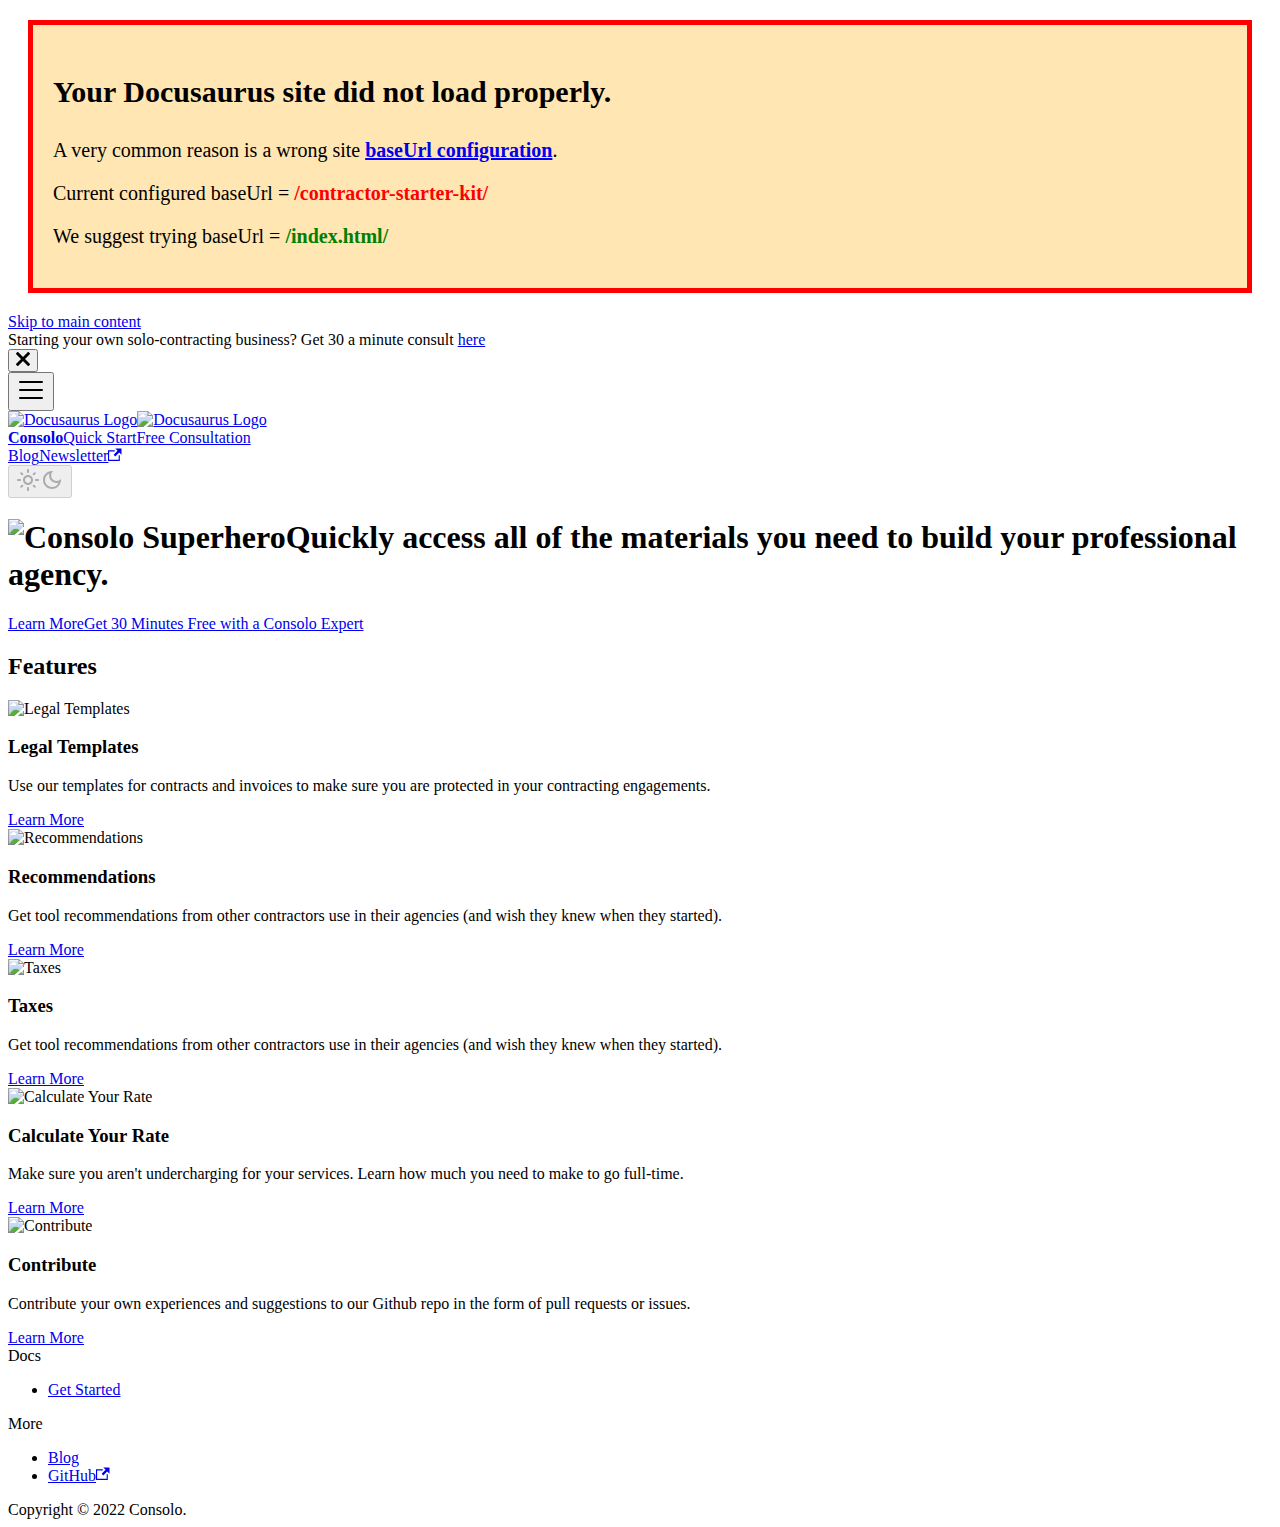
==== commit 59c2cf2d: "deploy: 22ae4314914aa7ea6b076efd7976971850ac486e" ====
--- a/index.html
+++ b/index.html
@@ -5,14 +5,14 @@
 <meta name="viewport" content="width=device-width,initial-scale=1">
 <meta name="generator" content="Docusaurus v2.0.0-rc.1">
 <link rel="alternate" type="application/rss+xml" href="/contractor-starter-kit/blog/rss.xml" title="Consolo RSS Feed">
-<link rel="alternate" type="application/atom+xml" href="/contractor-starter-kit/blog/atom.xml" title="Consolo Atom Feed"><title data-rh="true">Contractor Starter Kit | Consolo</title><meta data-rh="true" name="twitter:card" content="summary_large_image"><meta data-rh="true" property="og:url" content="http://consolo.dev/contractor-starter-kit/"><meta data-rh="true" name="docusaurus_locale" content="en"><meta data-rh="true" name="docusaurus_tag" content="default"><meta data-rh="true" name="docsearch:language" content="en"><meta data-rh="true" name="docsearch:docusaurus_tag" content="default"><meta data-rh="true" property="og:title" content="Contractor Starter Kit | Consolo"><link data-rh="true" rel="icon" href="/contractor-starter-kit/img/Consolo.svg"><link data-rh="true" rel="canonical" href="http://consolo.dev/contractor-starter-kit/"><link data-rh="true" rel="alternate" href="http://consolo.dev/contractor-starter-kit/" hreflang="en"><link data-rh="true" rel="alternate" href="http://consolo.dev/contractor-starter-kit/" hreflang="x-default"><script data-rh="true">function maybeInsertBanner(){window.__DOCUSAURUS_INSERT_BASEURL_BANNER&&insertBanner()}function insertBanner(){var n=document.getElementById("docusaurus-base-url-issue-banner-container");if(n){n.innerHTML='\n<div id="docusaurus-base-url-issue-banner" style="border: thick solid red; background-color: rgb(255, 230, 179); margin: 20px; padding: 20px; font-size: 20px;">\n   <p style="font-weight: bold; font-size: 30px;">Your Docusaurus site did not load properly.</p>\n   <p>A very common reason is a wrong site <a href="https://docusaurus.io/docs/docusaurus.config.js/#baseurl" style="font-weight: bold;">baseUrl configuration</a>.</p>\n   <p>Current configured baseUrl = <span style="font-weight: bold; color: red;">/contractor-starter-kit/</span> </p>\n   <p>We suggest trying baseUrl = <span id="docusaurus-base-url-issue-banner-suggestion-container" style="font-weight: bold; color: green;"></span></p>\n</div>\n';var e=document.getElementById("docusaurus-base-url-issue-banner-suggestion-container"),r=window.location.pathname,s="/"===r.substr(-1)?r:r+"/";e.innerHTML=s}}window.__DOCUSAURUS_INSERT_BASEURL_BANNER=!0,document.addEventListener("DOMContentLoaded",maybeInsertBanner)</script><link rel="stylesheet" href="/contractor-starter-kit/assets/css/styles.df3c6bcc.css">
-<link rel="preload" href="/contractor-starter-kit/assets/js/runtime~main.948d6489.js" as="script">
-<link rel="preload" href="/contractor-starter-kit/assets/js/main.4188a1c8.js" as="script">
+<link rel="alternate" type="application/atom+xml" href="/contractor-starter-kit/blog/atom.xml" title="Consolo Atom Feed"><title data-rh="true">Contractor Starter Kit | Consolo</title><meta data-rh="true" name="twitter:card" content="summary_large_image"><meta data-rh="true" property="og:url" content="http://consolo.dev/contractor-starter-kit/"><meta data-rh="true" name="docusaurus_locale" content="en"><meta data-rh="true" name="docusaurus_tag" content="default"><meta data-rh="true" name="docsearch:language" content="en"><meta data-rh="true" name="docsearch:docusaurus_tag" content="default"><meta data-rh="true" property="og:title" content="Contractor Starter Kit | Consolo"><link data-rh="true" rel="icon" href="/contractor-starter-kit/img/Consolo.svg"><link data-rh="true" rel="canonical" href="http://consolo.dev/contractor-starter-kit/"><link data-rh="true" rel="alternate" href="http://consolo.dev/contractor-starter-kit/" hreflang="en"><link data-rh="true" rel="alternate" href="http://consolo.dev/contractor-starter-kit/" hreflang="x-default"><script data-rh="true">function maybeInsertBanner(){window.__DOCUSAURUS_INSERT_BASEURL_BANNER&&insertBanner()}function insertBanner(){var n=document.getElementById("docusaurus-base-url-issue-banner-container");if(n){n.innerHTML='\n<div id="docusaurus-base-url-issue-banner" style="border: thick solid red; background-color: rgb(255, 230, 179); margin: 20px; padding: 20px; font-size: 20px;">\n   <p style="font-weight: bold; font-size: 30px;">Your Docusaurus site did not load properly.</p>\n   <p>A very common reason is a wrong site <a href="https://docusaurus.io/docs/docusaurus.config.js/#baseurl" style="font-weight: bold;">baseUrl configuration</a>.</p>\n   <p>Current configured baseUrl = <span style="font-weight: bold; color: red;">/contractor-starter-kit/</span> </p>\n   <p>We suggest trying baseUrl = <span id="docusaurus-base-url-issue-banner-suggestion-container" style="font-weight: bold; color: green;"></span></p>\n</div>\n';var e=document.getElementById("docusaurus-base-url-issue-banner-suggestion-container"),r=window.location.pathname,s="/"===r.substr(-1)?r:r+"/";e.innerHTML=s}}window.__DOCUSAURUS_INSERT_BASEURL_BANNER=!0,document.addEventListener("DOMContentLoaded",maybeInsertBanner)</script><link rel="stylesheet" href="/contractor-starter-kit/assets/css/styles.0e57c780.css">
+<link rel="preload" href="/contractor-starter-kit/assets/js/runtime~main.a6634862.js" as="script">
+<link rel="preload" href="/contractor-starter-kit/assets/js/main.f29e95e6.js" as="script">
 </head>
 <body class="navigation-with-keyboard" data-theme="light">
 <script>!function(){function t(t){document.documentElement.setAttribute("data-theme",t)}var e=function(){var t=null;try{t=localStorage.getItem("theme")}catch(t){}return t}();null!==e?t(e):window.matchMedia("(prefers-color-scheme: dark)").matches?t("dark"):(window.matchMedia("(prefers-color-scheme: light)").matches,t("light"))}(),document.documentElement.setAttribute("data-announcement-bar-initially-dismissed",function(){try{return"true"===localStorage.getItem("docusaurus.announcement.dismiss")}catch(t){}return!1}())</script><div id="__docusaurus">
-<div id="docusaurus-base-url-issue-banner-container"></div><div role="region"><a href="#" class="skipToContent_fXgn">Skip to main content</a></div><div class="announcementBar_mb4j" role="banner"><div class="announcementBarPlaceholder_vyr4"></div><div class="announcementBarContent_xLdY">Sign up for our newsletter <a href="https://dev.us12.list-manage.com/subscribe?u=e08bc63eba2534c069fdbb91f&id=ad3ecdc097">here</a> to get the latest news and updates.</div><button type="button" class="clean-btn close announcementBarClose_gvF7" aria-label="Close"><svg viewBox="0 0 15 15" width="14" height="14"><g stroke="currentColor" stroke-width="3.1"><path d="M.75.75l13.5 13.5M14.25.75L.75 14.25"></path></g></svg></button></div><nav class="navbar navbar--fixed-top"><div class="navbar__inner"><div class="navbar__items"><button aria-label="Navigation bar toggle" class="navbar__toggle clean-btn" type="button" tabindex="0"><svg width="30" height="30" viewBox="0 0 30 30" aria-hidden="true"><path stroke="currentColor" stroke-linecap="round" stroke-miterlimit="10" stroke-width="2" d="M4 7h22M4 15h22M4 23h22"></path></svg></button><a class="navbar__brand" href="/contractor-starter-kit/"><div class="navbar__logo"><img src="/contractor-starter-kit/img/Consolo.svg" alt="Docusaurus Logo" class="themedImage_ToTc themedImage--light_HNdA"><img src="/contractor-starter-kit/img/Consolo.svg" alt="Docusaurus Logo" class="themedImage_ToTc themedImage--dark_i4oU"></div><b class="navbar__title text--truncate">Consolo</b></a><a class="navbar__item navbar__link" href="/contractor-starter-kit/docs">Quick Start</a><a class="navbar__item navbar__link" href="/contractor-starter-kit/blog">Blog</a></div><div class="navbar__items navbar__items--right"><a href="https://github.com/consolo-dev/contractor-starter-kit" target="_blank" rel="noopener noreferrer" class="navbar__item navbar__link header-github-link" aria-label="GitHub repository"></a><div class="toggle_vylO colorModeToggle_DEke"><button class="clean-btn toggleButton_gllP toggleButtonDisabled_aARS" type="button" disabled="" title="Switch between dark and light mode (currently light mode)" aria-label="Switch between dark and light mode (currently light mode)"><svg viewBox="0 0 24 24" width="24" height="24" class="lightToggleIcon_pyhR"><path fill="currentColor" d="M12,9c1.65,0,3,1.35,3,3s-1.35,3-3,3s-3-1.35-3-3S10.35,9,12,9 M12,7c-2.76,0-5,2.24-5,5s2.24,5,5,5s5-2.24,5-5 S14.76,7,12,7L12,7z M2,13l2,0c0.55,0,1-0.45,1-1s-0.45-1-1-1l-2,0c-0.55,0-1,0.45-1,1S1.45,13,2,13z M20,13l2,0c0.55,0,1-0.45,1-1 s-0.45-1-1-1l-2,0c-0.55,0-1,0.45-1,1S19.45,13,20,13z M11,2v2c0,0.55,0.45,1,1,1s1-0.45,1-1V2c0-0.55-0.45-1-1-1S11,1.45,11,2z M11,20v2c0,0.55,0.45,1,1,1s1-0.45,1-1v-2c0-0.55-0.45-1-1-1C11.45,19,11,19.45,11,20z M5.99,4.58c-0.39-0.39-1.03-0.39-1.41,0 c-0.39,0.39-0.39,1.03,0,1.41l1.06,1.06c0.39,0.39,1.03,0.39,1.41,0s0.39-1.03,0-1.41L5.99,4.58z M18.36,16.95 c-0.39-0.39-1.03-0.39-1.41,0c-0.39,0.39-0.39,1.03,0,1.41l1.06,1.06c0.39,0.39,1.03,0.39,1.41,0c0.39-0.39,0.39-1.03,0-1.41 L18.36,16.95z M19.42,5.99c0.39-0.39,0.39-1.03,0-1.41c-0.39-0.39-1.03-0.39-1.41,0l-1.06,1.06c-0.39,0.39-0.39,1.03,0,1.41 s1.03,0.39,1.41,0L19.42,5.99z M7.05,18.36c0.39-0.39,0.39-1.03,0-1.41c-0.39-0.39-1.03-0.39-1.41,0l-1.06,1.06 c-0.39,0.39-0.39,1.03,0,1.41s1.03,0.39,1.41,0L7.05,18.36z"></path></svg><svg viewBox="0 0 24 24" width="24" height="24" class="darkToggleIcon_wfgR"><path fill="currentColor" d="M9.37,5.51C9.19,6.15,9.1,6.82,9.1,7.5c0,4.08,3.32,7.4,7.4,7.4c0.68,0,1.35-0.09,1.99-0.27C17.45,17.19,14.93,19,12,19 c-3.86,0-7-3.14-7-7C5,9.07,6.81,6.55,9.37,5.51z M12,3c-4.97,0-9,4.03-9,9s4.03,9,9,9s9-4.03,9-9c0-0.46-0.04-0.92-0.1-1.36 c-0.98,1.37-2.58,2.26-4.4,2.26c-2.98,0-5.4-2.42-5.4-5.4c0-1.81,0.89-3.42,2.26-4.4C12.92,3.04,12.46,3,12,3L12,3z"></path></svg></button></div><div class="searchBox_ZlJk"><div class="dsla-search-wrapper"><div class="dsla-search-field" data-tags="default,docs-default-current"></div></div></div></div></div><div role="presentation" class="navbar-sidebar__backdrop"></div></nav><div class="main-wrapper mainWrapper_z2l0"><main><div class="hero_syme" data-theme="dark"><div class="heroInner_VWeJ"><h1 class="heroProjectTagline_EkV5"><img alt="Consolo Superhero" class="heroLogo_jM6J" src="/contractor-starter-kit/img/undraw_superhero.svg" width="500" height="500"><span class="heroTitleTextHtml_zYwv"><b>Quickly</b> access all of the materials you need to build your <b>professional</b> agency.</span></h1><div class="indexCtas_hUA_"><a class="button button--primary" href="/contractor-starter-kit/docs">Get Started</a><a href="https://dev.us12.list-manage.com/subscribe?u=e08bc63eba2534c069fdbb91f&amp;id=ad3ecdc097" target="_blank" rel="noopener noreferrer" class="button button--info">Sign Up for Updates</a></div></div></div><div class="section_rC2D"><div class="container text--center"><h2>Main features</h2><div class="row margin-bottom--lg"><div class="col"><img class="featureImage_yA8i" alt="Legal Templates" width="1009" height="717" src="/contractor-starter-kit/img/undraw_contract.svg" loading="lazy"><h3 class="featureHeading_TLGJ">Legal Templates</h3><p class="padding-horiz--md">Use our templates for contracts and invoices to make sure you are protected in your contracting engagements.</p></div><div class="col"><img class="featureImage_yA8i" alt="Recommendations" width="1108" height="731" src="/contractor-starter-kit/img/undraw_programming.svg" loading="lazy"><h3 class="featureHeading_TLGJ">Recommendations</h3><p class="padding-horiz--md">Get tool recommendations from other contractors use in their agencies (and wish they knew when they started).</p></div><div class="col"><img class="featureImage_yA8i" alt="Taxes" width="1108" height="731" src="/contractor-starter-kit/img/undraw_payment.svg" loading="lazy"><h3 class="featureHeading_TLGJ">Taxes</h3><p class="padding-horiz--md">Get tool recommendations from other contractors use in their agencies (and wish they knew when they started).</p></div></div><div class="row"><div class="col col--4 col--offset-2"><img class="featureImage_yA8i" alt="Calculate Your Rate" width="1108" height="731" src="/contractor-starter-kit/img/undraw_wallet.svg" loading="lazy"><h3 class="featureHeading_TLGJ">Calculate Your Rate</h3><p class="padding-horiz--md">Make sure you aren&#x27;t undercharging for your services. Learn how much you need to make to go full-time.</p></div><div class="col col--4"><img class="featureImage_yA8i" alt="Contribute" width="1108" height="731" src="/contractor-starter-kit/img/undraw_os.svg" loading="lazy"><h3 class="featureHeading_TLGJ">Contribute</h3><p class="padding-horiz--md">Contribute your own experiences and suggestions to our repo.</p></div></div></div></div></main></div><footer class="footer footer--dark"><div class="container container-fluid"><div class="row footer__links"><div class="col footer__col"><div class="footer__title">Docs</div><ul class="footer__items clean-list"><li class="footer__item"><a class="footer__link-item" href="/contractor-starter-kit/docs">Get Started</a></li></ul></div><div class="col footer__col"><div class="footer__title">More</div><ul class="footer__items clean-list"><li class="footer__item"><a class="footer__link-item" href="/contractor-starter-kit/blog">Blog</a></li><li class="footer__item"><a href="https://github.com/consolo-dev" target="_blank" rel="noopener noreferrer" class="footer__link-item">GitHub<svg width="13.5" height="13.5" aria-hidden="true" viewBox="0 0 24 24" class="iconExternalLink_nPIU"><path fill="currentColor" d="M21 13v10h-21v-19h12v2h-10v15h17v-8h2zm3-12h-10.988l4.035 4-6.977 7.07 2.828 2.828 6.977-7.07 4.125 4.172v-11z"></path></svg></a></li></ul></div></div><div class="footer__bottom text--center"><div class="footer__copyright">Copyright © 2022 Consolo.</div></div></div></footer></div>
-<script src="/contractor-starter-kit/assets/js/runtime~main.948d6489.js"></script>
-<script src="/contractor-starter-kit/assets/js/main.4188a1c8.js"></script>
+<div id="docusaurus-base-url-issue-banner-container"></div><div role="region"><a href="#" class="skipToContent_fXgn">Skip to main content</a></div><div class="announcementBar_mb4j" role="banner"><div class="announcementBarPlaceholder_vyr4"></div><div class="announcementBarContent_xLdY">Starting your own solo-contracting business? Get 30 a minute consult <a href="/form">here</a></div><button type="button" class="clean-btn close announcementBarClose_gvF7" aria-label="Close"><svg viewBox="0 0 15 15" width="14" height="14"><g stroke="currentColor" stroke-width="3.1"><path d="M.75.75l13.5 13.5M14.25.75L.75 14.25"></path></g></svg></button></div><nav class="navbar navbar--fixed-top"><div class="navbar__inner"><div class="navbar__items"><button aria-label="Navigation bar toggle" class="navbar__toggle clean-btn" type="button" tabindex="0"><svg width="30" height="30" viewBox="0 0 30 30" aria-hidden="true"><path stroke="currentColor" stroke-linecap="round" stroke-miterlimit="10" stroke-width="2" d="M4 7h22M4 15h22M4 23h22"></path></svg></button><a class="navbar__brand" href="/contractor-starter-kit/"><div class="navbar__logo"><img src="/contractor-starter-kit/img/Consolo.svg" alt="Docusaurus Logo" class="themedImage_ToTc themedImage--light_HNdA"><img src="/contractor-starter-kit/img/Consolo.svg" alt="Docusaurus Logo" class="themedImage_ToTc themedImage--dark_i4oU"></div><b class="navbar__title text--truncate">Consolo</b></a><a class="navbar__item navbar__link" href="/contractor-starter-kit/docs">Quick Start</a><a class="navbar__item navbar__link" href="/contractor-starter-kit/form">Free Consultation</a></div><div class="navbar__items navbar__items--right"><a class="navbar__item navbar__link" href="/contractor-starter-kit/blog">Blog</a><a href="https://dev.us12.list-manage.com/subscribe?u=e08bc63eba2534c069fdbb91f&amp;id=ad3ecdc097" target="_blank" rel="noopener noreferrer" class="navbar__item navbar__link">Newsletter<svg width="13.5" height="13.5" aria-hidden="true" viewBox="0 0 24 24" class="iconExternalLink_nPIU"><path fill="currentColor" d="M21 13v10h-21v-19h12v2h-10v15h17v-8h2zm3-12h-10.988l4.035 4-6.977 7.07 2.828 2.828 6.977-7.07 4.125 4.172v-11z"></path></svg></a><a href="https://github.com/consolo-dev/contractor-starter-kit" target="_blank" rel="noopener noreferrer" class="navbar__item navbar__link header-github-link" aria-label="GitHub repository"></a><div class="toggle_vylO colorModeToggle_DEke"><button class="clean-btn toggleButton_gllP toggleButtonDisabled_aARS" type="button" disabled="" title="Switch between dark and light mode (currently light mode)" aria-label="Switch between dark and light mode (currently light mode)"><svg viewBox="0 0 24 24" width="24" height="24" class="lightToggleIcon_pyhR"><path fill="currentColor" d="M12,9c1.65,0,3,1.35,3,3s-1.35,3-3,3s-3-1.35-3-3S10.35,9,12,9 M12,7c-2.76,0-5,2.24-5,5s2.24,5,5,5s5-2.24,5-5 S14.76,7,12,7L12,7z M2,13l2,0c0.55,0,1-0.45,1-1s-0.45-1-1-1l-2,0c-0.55,0-1,0.45-1,1S1.45,13,2,13z M20,13l2,0c0.55,0,1-0.45,1-1 s-0.45-1-1-1l-2,0c-0.55,0-1,0.45-1,1S19.45,13,20,13z M11,2v2c0,0.55,0.45,1,1,1s1-0.45,1-1V2c0-0.55-0.45-1-1-1S11,1.45,11,2z M11,20v2c0,0.55,0.45,1,1,1s1-0.45,1-1v-2c0-0.55-0.45-1-1-1C11.45,19,11,19.45,11,20z M5.99,4.58c-0.39-0.39-1.03-0.39-1.41,0 c-0.39,0.39-0.39,1.03,0,1.41l1.06,1.06c0.39,0.39,1.03,0.39,1.41,0s0.39-1.03,0-1.41L5.99,4.58z M18.36,16.95 c-0.39-0.39-1.03-0.39-1.41,0c-0.39,0.39-0.39,1.03,0,1.41l1.06,1.06c0.39,0.39,1.03,0.39,1.41,0c0.39-0.39,0.39-1.03,0-1.41 L18.36,16.95z M19.42,5.99c0.39-0.39,0.39-1.03,0-1.41c-0.39-0.39-1.03-0.39-1.41,0l-1.06,1.06c-0.39,0.39-0.39,1.03,0,1.41 s1.03,0.39,1.41,0L19.42,5.99z M7.05,18.36c0.39-0.39,0.39-1.03,0-1.41c-0.39-0.39-1.03-0.39-1.41,0l-1.06,1.06 c-0.39,0.39-0.39,1.03,0,1.41s1.03,0.39,1.41,0L7.05,18.36z"></path></svg><svg viewBox="0 0 24 24" width="24" height="24" class="darkToggleIcon_wfgR"><path fill="currentColor" d="M9.37,5.51C9.19,6.15,9.1,6.82,9.1,7.5c0,4.08,3.32,7.4,7.4,7.4c0.68,0,1.35-0.09,1.99-0.27C17.45,17.19,14.93,19,12,19 c-3.86,0-7-3.14-7-7C5,9.07,6.81,6.55,9.37,5.51z M12,3c-4.97,0-9,4.03-9,9s4.03,9,9,9s9-4.03,9-9c0-0.46-0.04-0.92-0.1-1.36 c-0.98,1.37-2.58,2.26-4.4,2.26c-2.98,0-5.4-2.42-5.4-5.4c0-1.81,0.89-3.42,2.26-4.4C12.92,3.04,12.46,3,12,3L12,3z"></path></svg></button></div><div class="searchBox_ZlJk"><div class="dsla-search-wrapper"><div class="dsla-search-field" data-tags="default,docs-default-current"></div></div></div></div></div><div role="presentation" class="navbar-sidebar__backdrop"></div></nav><div class="main-wrapper mainWrapper_z2l0"><main><div class="hero_syme" data-theme="dark"><div class="heroInner_VWeJ"><h1 class="heroProjectTagline_EkV5"><img alt="Consolo Superhero" class="heroLogo_jM6J" src="/contractor-starter-kit/img/undraw_superhero.svg" width="250" height="250"><span class="heroTitleTextHtml_zYwv"><b>Quickly</b> access all of the materials you need to build your <b>professional</b> agency.</span></h1><div class="indexCtas_hUA_"><a class="button button--primary" href="/contractor-starter-kit/docs">Learn More</a><a class="button button--info" href="/contractor-starter-kit/form">Get 30 Minutes Free with a Consolo Expert</a></div></div></div><div class="section_rC2D"><div class="container text--center"><h2>Features</h2><p></p><div class="row margin-bottom--lg"><div class="col"><img class="featureImage_yA8i" alt="Legal Templates" width="1009" height="717" src="/contractor-starter-kit/img/undraw_contract.svg" loading="lazy"><h3 class="featureHeading_TLGJ">Legal Templates</h3><p class="padding-horiz--md">Use our templates for contracts and invoices to make sure you are protected in your contracting engagements.</p><div class="button button--secondary button--block"><a href="/contractor-starter-kit/docs/contracts/hourly">Learn More</a></div></div><div class="col"><img class="featureImage_yA8i" alt="Recommendations" width="1108" height="731" src="/contractor-starter-kit/img/undraw_programming.svg" loading="lazy"><h3 class="featureHeading_TLGJ">Recommendations</h3><p class="padding-horiz--md">Get tool recommendations from other contractors use in their agencies (and wish they knew when they started).</p><div class="button button--secondary button--block"><a href="/contractor-starter-kit/docs/tools">Learn More</a></div></div><div class="col"><img class="featureImage_yA8i" alt="Taxes" width="1108" height="731" src="/contractor-starter-kit/img/undraw_payment.svg" loading="lazy"><h3 class="featureHeading_TLGJ">Taxes</h3><p class="padding-horiz--md">Get tool recommendations from other contractors use in their agencies (and wish they knew when they started).</p><div class="button button--secondary button--block"><a href="/contractor-starter-kit/docs/taxes">Learn More</a></div></div></div><div class="row"><div class="col col--4 col--offset-2"><img class="featureImage_yA8i" alt="Calculate Your Rate" width="1108" height="731" src="/contractor-starter-kit/img/undraw_wallet.svg" loading="lazy"><h3 class="featureHeading_TLGJ">Calculate Your Rate</h3><p class="padding-horiz--md">Make sure you aren&#x27;t undercharging for your services. Learn how much you need to make to go full-time.</p><div class="button button--secondary button--block"><a href="/contractor-starter-kit/docs/decide_your_rate">Learn More</a></div></div><div class="col col--4"><img class="featureImage_yA8i" alt="Contribute" width="1108" height="731" src="/contractor-starter-kit/img/undraw_os.svg" loading="lazy"><h3 class="featureHeading_TLGJ">Contribute</h3><p class="padding-horiz--md">Contribute your own experiences and suggestions to our Github repo in the form of pull requests or issues.</p><div class="button button--secondary button--block"><a href="https://github.com/consolo-dev/contractor-starter-kit" target="_blank" rel="noopener noreferrer">Learn More</a></div></div></div></div></div></main></div><footer class="footer footer--dark"><div class="container container-fluid"><div class="row footer__links"><div class="col footer__col"><div class="footer__title">Docs</div><ul class="footer__items clean-list"><li class="footer__item"><a class="footer__link-item" href="/contractor-starter-kit/docs">Get Started</a></li></ul></div><div class="col footer__col"><div class="footer__title">More</div><ul class="footer__items clean-list"><li class="footer__item"><a class="footer__link-item" href="/contractor-starter-kit/blog">Blog</a></li><li class="footer__item"><a href="https://github.com/consolo-dev" target="_blank" rel="noopener noreferrer" class="footer__link-item">GitHub<svg width="13.5" height="13.5" aria-hidden="true" viewBox="0 0 24 24" class="iconExternalLink_nPIU"><path fill="currentColor" d="M21 13v10h-21v-19h12v2h-10v15h17v-8h2zm3-12h-10.988l4.035 4-6.977 7.07 2.828 2.828 6.977-7.07 4.125 4.172v-11z"></path></svg></a></li></ul></div></div><div class="footer__bottom text--center"><div class="footer__copyright">Copyright © 2022 Consolo.</div></div></div></footer></div>
+<script src="/contractor-starter-kit/assets/js/runtime~main.a6634862.js"></script>
+<script src="/contractor-starter-kit/assets/js/main.f29e95e6.js"></script>
 </body>
 </html>